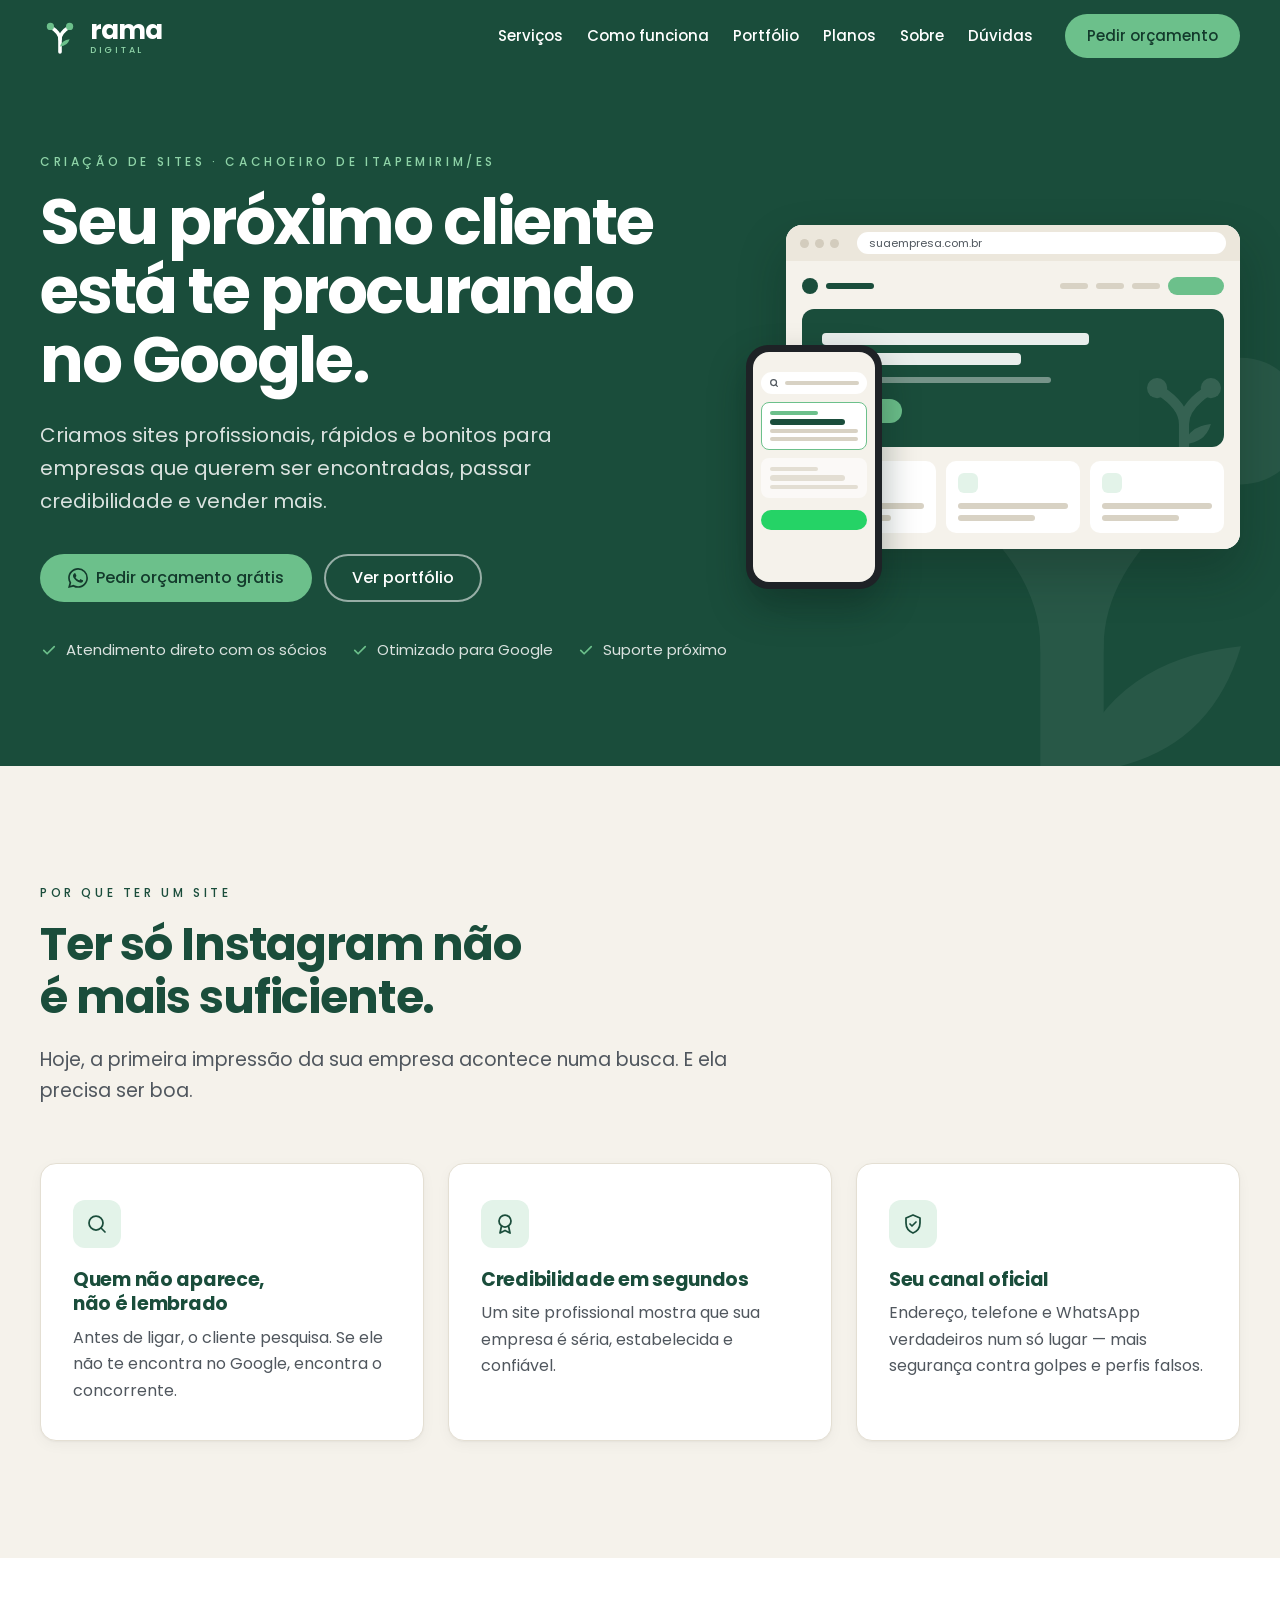
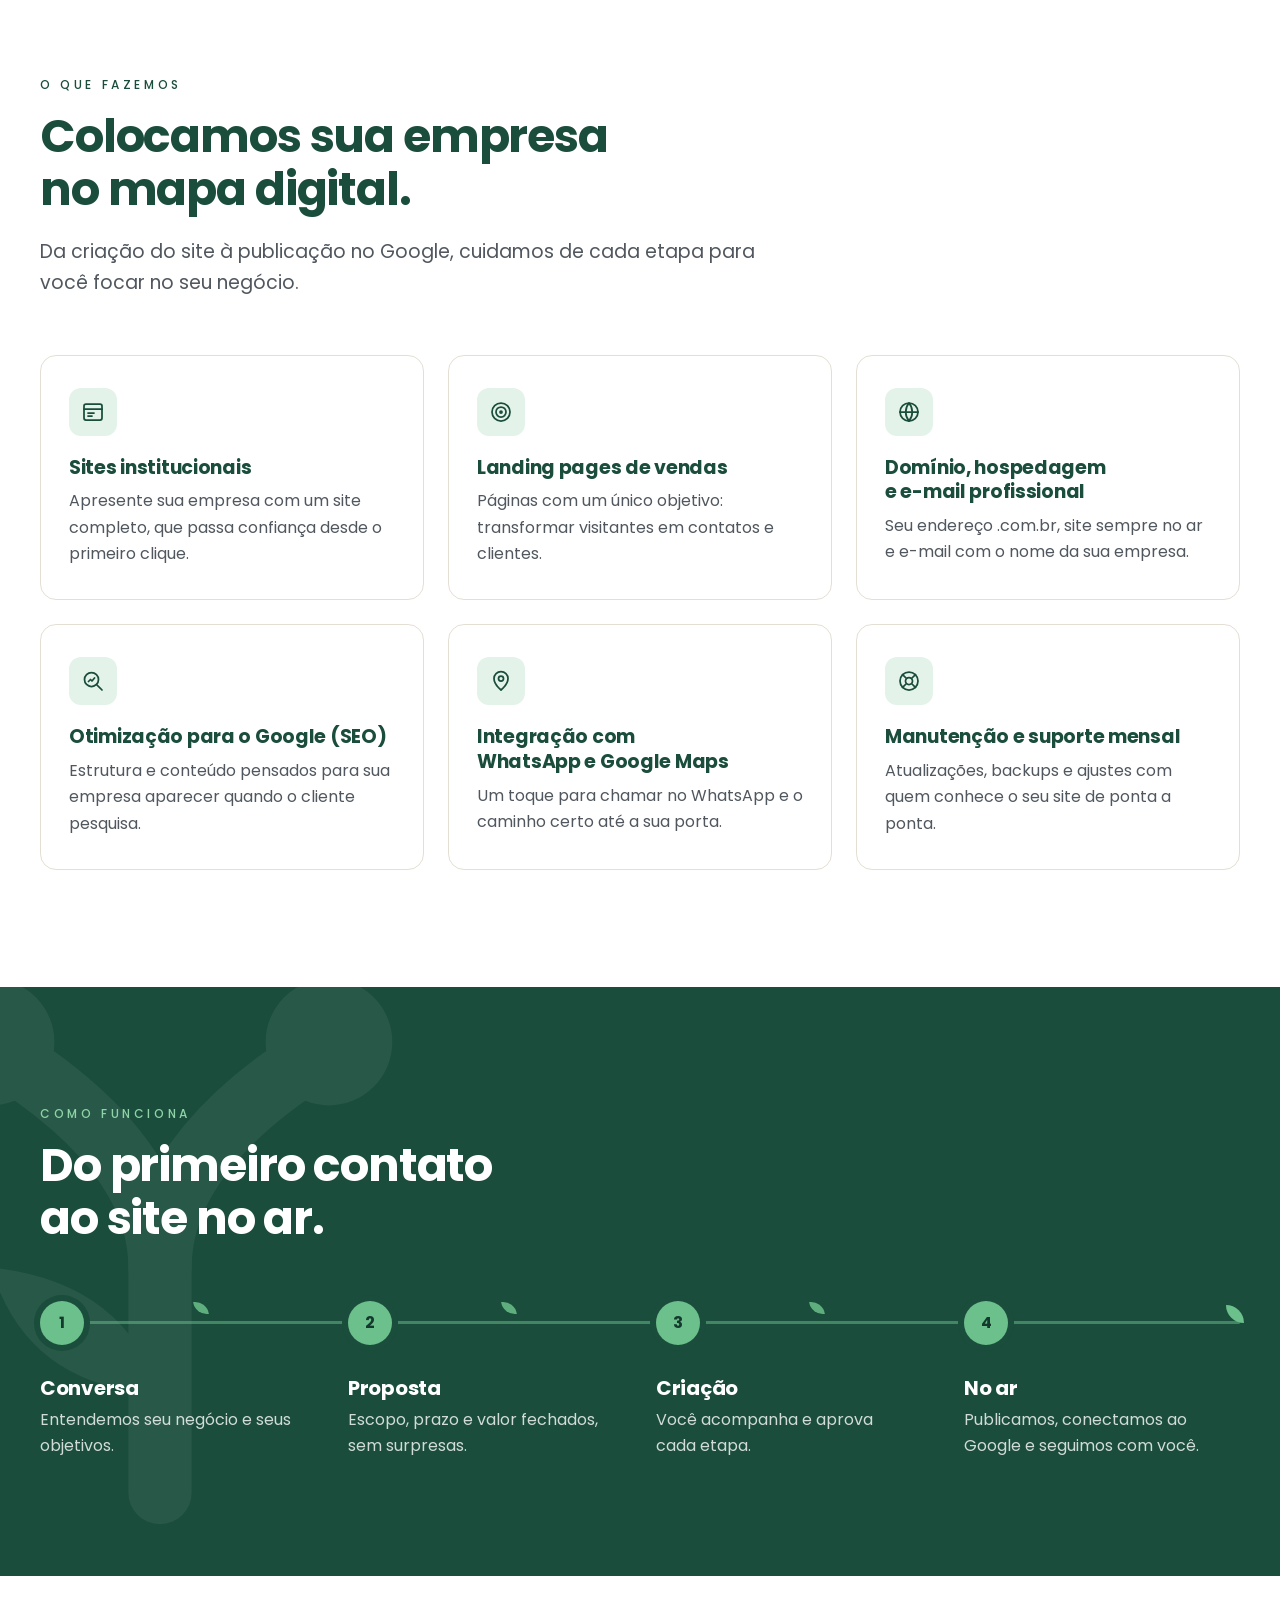
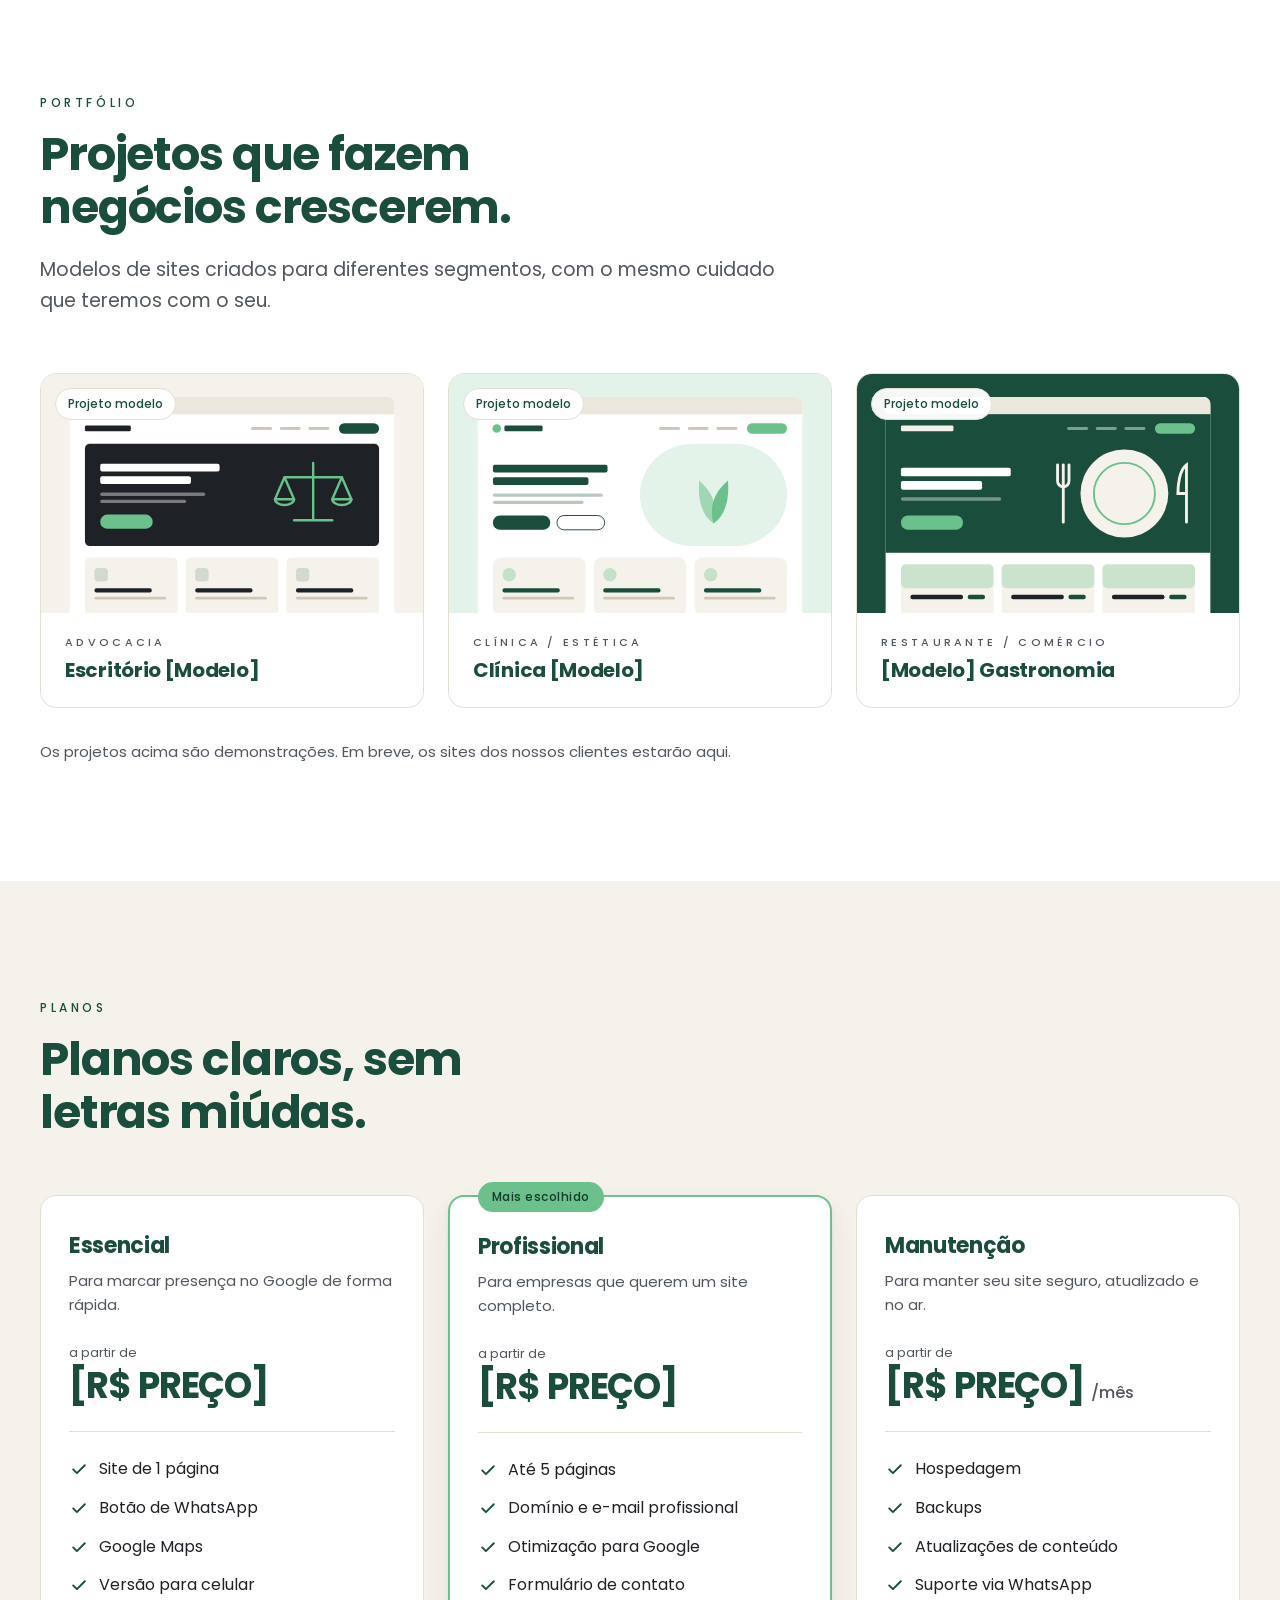
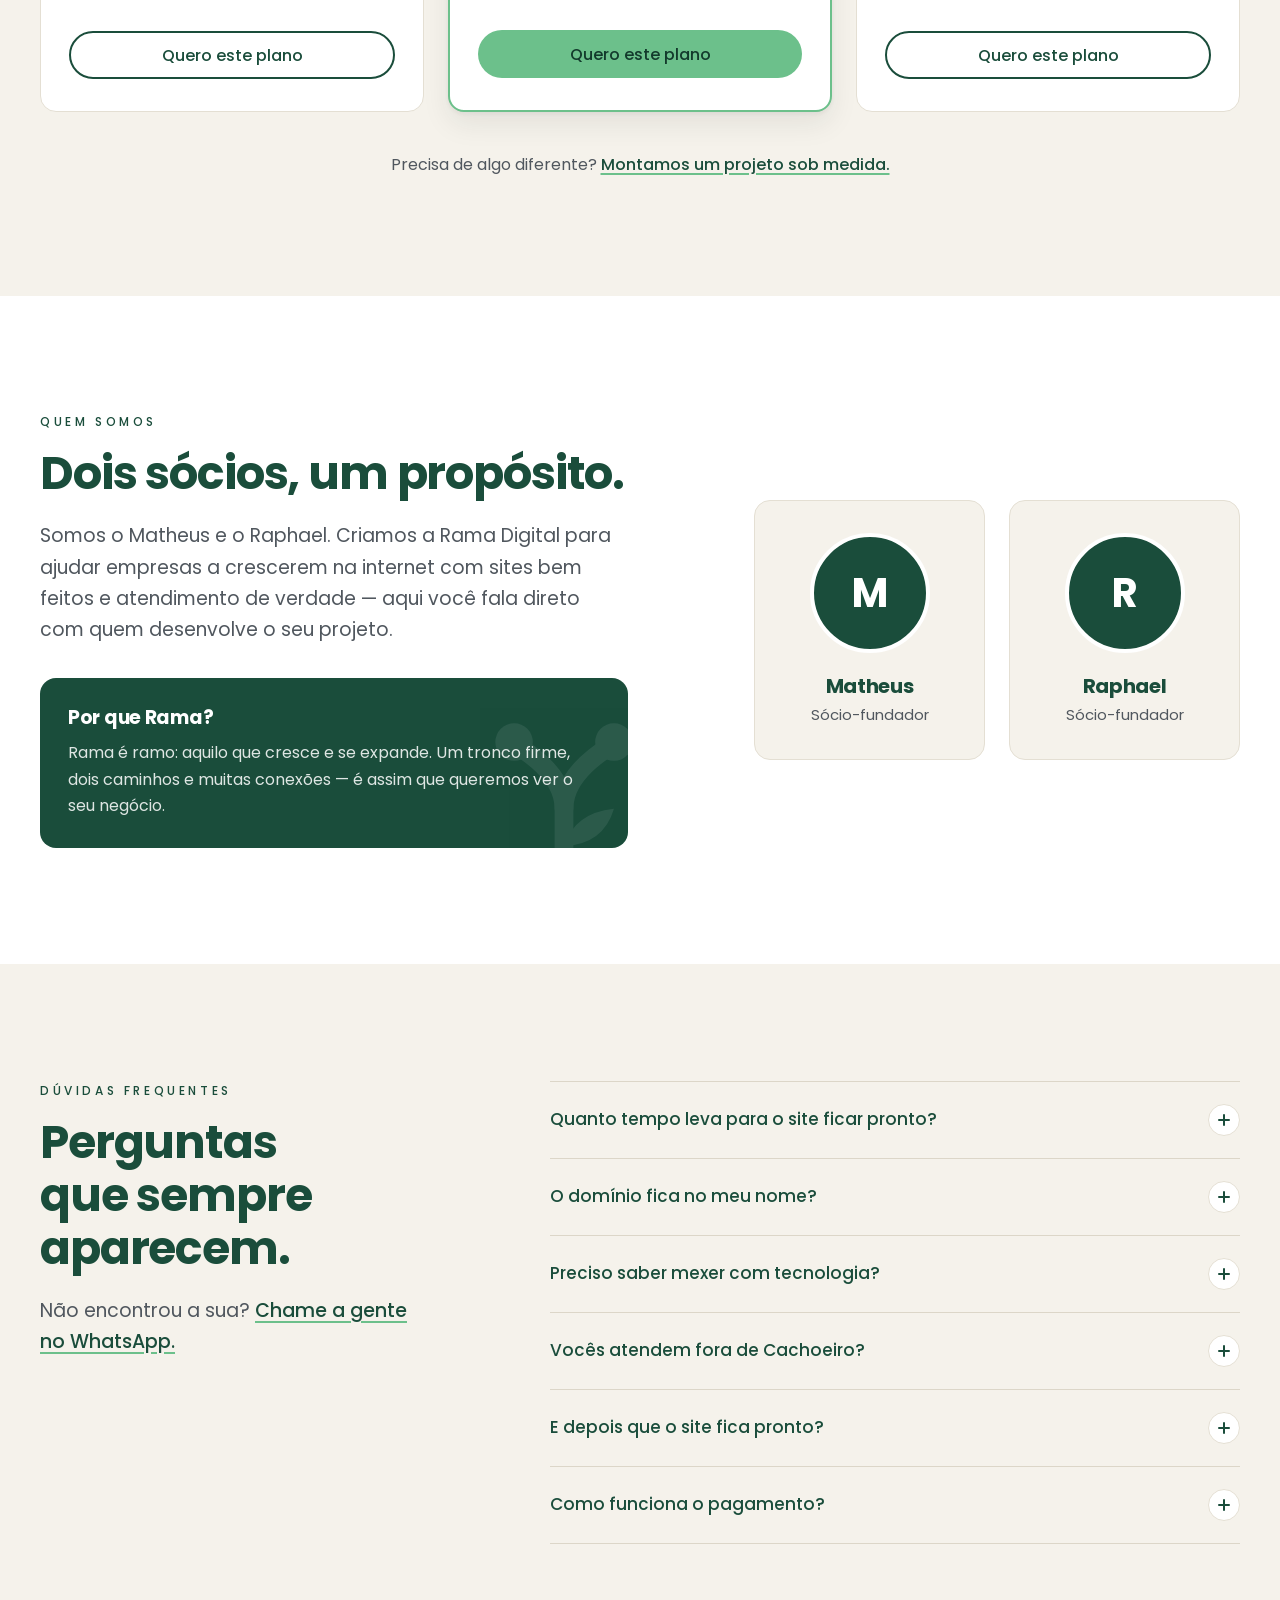
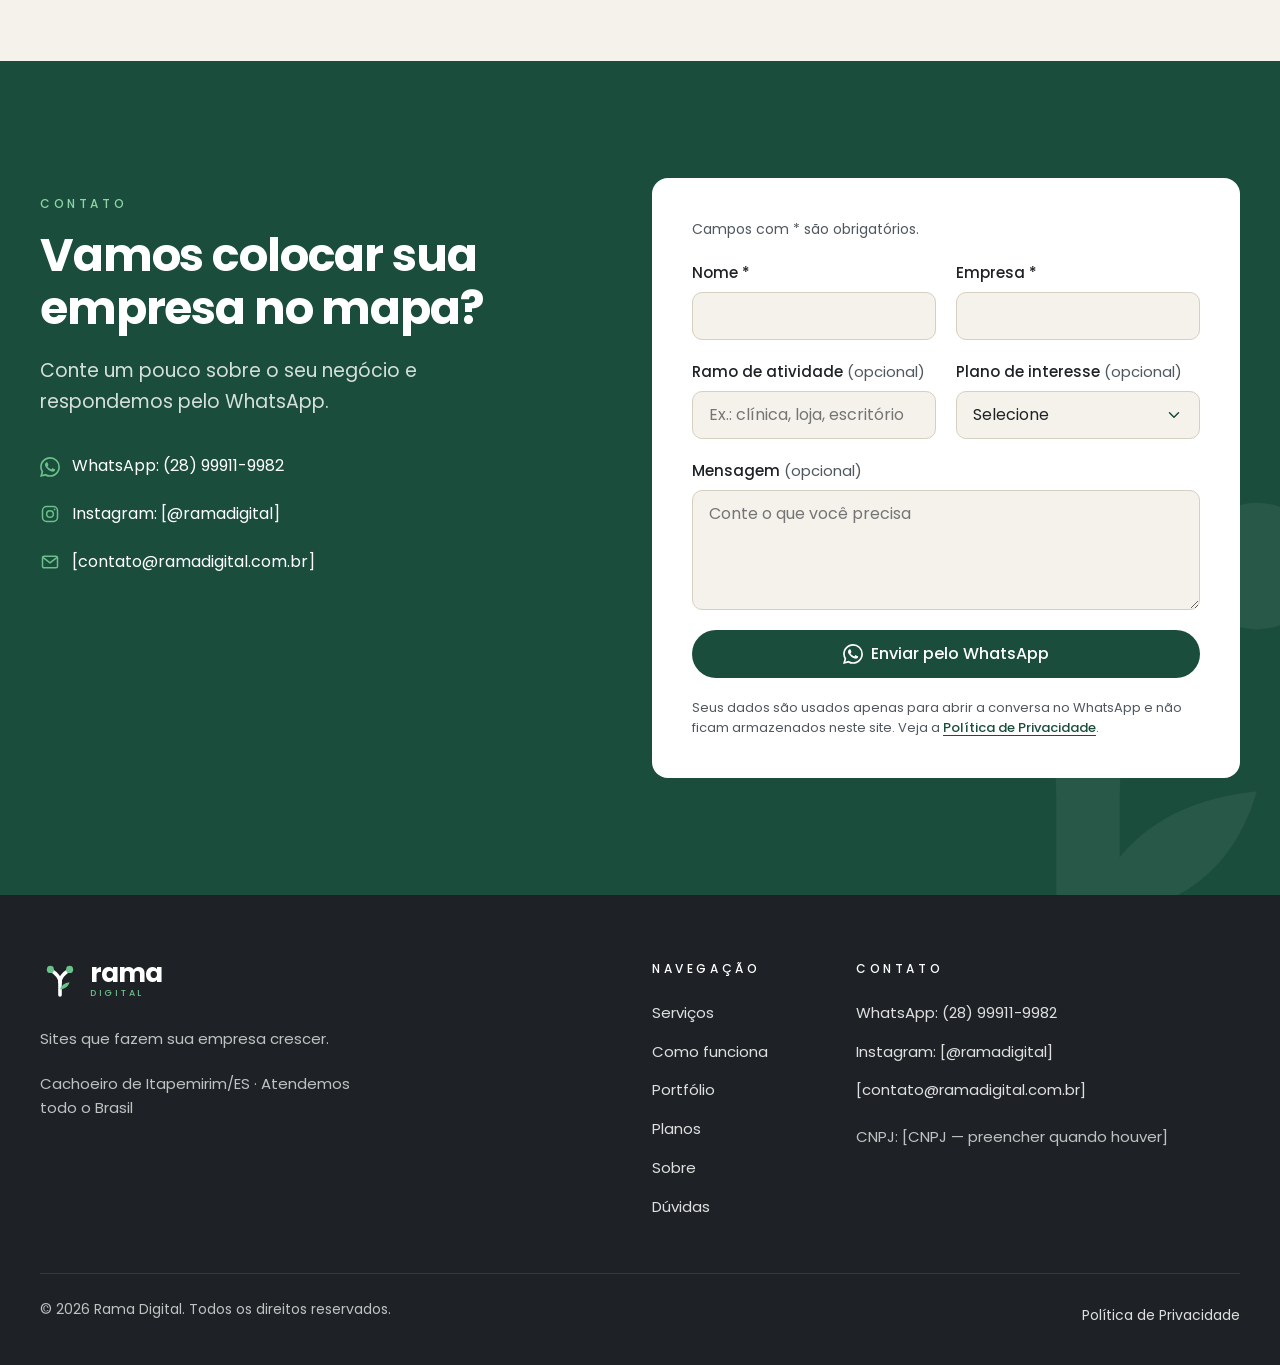
==== index.html @ 6930c7ea "Site institucional da Rama Digital HTML, CSS e JS puro: página principal, política de privacidade, 4" ====
<!doctype html>
<html lang="pt-BR">
<head>
  <meta charset="utf-8">
  <meta name="viewport" content="width=device-width, initial-scale=1">
  <title>Criação de Sites em Cachoeiro de Itapemirim/ES | Rama Digital</title>
  <meta name="description" content="Sites profissionais, rápidos e otimizados para o Google. Criação de sites para empresas em Cachoeiro de Itapemirim/ES e todo o Brasil. Peça seu orçamento.">
  <meta name="robots" content="index, follow">
  <meta name="theme-color" content="#1A4D3B">

  <!-- [DOMÍNIO] Confirme https://ramadigital.com.br nas tags abaixo, no JSON-LD, no robots.txt e no sitemap.xml -->
  <link rel="canonical" href="https://ramadigital.com.br/">

  <!-- Open Graph / Twitter -->
  <meta property="og:type" content="website">
  <meta property="og:locale" content="pt_BR">
  <meta property="og:site_name" content="Rama Digital">
  <meta property="og:title" content="Criação de Sites em Cachoeiro de Itapemirim/ES | Rama Digital">
  <meta property="og:description" content="Sites profissionais, rápidos e otimizados para o Google. Atendemos Cachoeiro de Itapemirim/ES e todo o Brasil.">
  <meta property="og:url" content="https://ramadigital.com.br/">
  <meta property="og:image" content="https://ramadigital.com.br/img/og-image.png">
  <meta property="og:image:width" content="1200">
  <meta property="og:image:height" content="630">
  <meta property="og:image:alt" content="Rama Digital — criação de sites profissionais">
  <meta name="twitter:card" content="summary_large_image">
  <meta name="twitter:title" content="Criação de Sites em Cachoeiro de Itapemirim/ES | Rama Digital">
  <meta name="twitter:description" content="Sites profissionais, rápidos e otimizados para o Google. Peça seu orçamento.">
  <meta name="twitter:image" content="https://ramadigital.com.br/img/og-image.png">

  <link rel="icon" href="img/favicon.svg" type="image/svg+xml">

  <!-- Fonte: Poppins 400, 500 e 700 -->
  <link rel="preconnect" href="https://fonts.googleapis.com">
  <link rel="preconnect" href="https://fonts.gstatic.com" crossorigin>
  <link rel="stylesheet" href="https://fonts.googleapis.com/css2?family=Poppins:wght@400;500;700&amp;display=swap">

  <link rel="stylesheet" href="css/style.css">
  <script>document.documentElement.classList.add('js');</script>
  <script src="js/config.js" defer></script>
  <script src="js/main.js" defer></script>

  <!--
    ANALYTICS / COOKIES: esta versão não usa rastreamento, por isso não há banner.
    Se adicionar Google Analytics, Meta Pixel ou similar, inclua aqui um banner de
    consentimento (LGPD) e só carregue esses scripts após o aceite do visitante.
  -->

  <script type="application/ld+json">
  {
    "@context": "https://schema.org",
    "@type": "ProfessionalService",
    "@id": "https://ramadigital.com.br/#empresa",
    "name": "Rama Digital",
    "description": "Criação de sites profissionais, landing pages, domínio, hospedagem, e-mail profissional, otimização para o Google e manutenção mensal.",
    "url": "https://ramadigital.com.br/",
    "logo": "https://ramadigital.com.br/img/favicon.svg",
    "image": "https://ramadigital.com.br/img/og-image.png",
    "telephone": "+55-28-99911-9982",
    "address": {
      "@type": "PostalAddress",
      "addressLocality": "Cachoeiro de Itapemirim",
      "addressRegion": "ES",
      "addressCountry": "BR"
    },
    "areaServed": [
      { "@type": "City", "name": "Cachoeiro de Itapemirim" },
      { "@type": "State", "name": "Espírito Santo" },
      { "@type": "Country", "name": "Brasil" }
    ],
    "founder": [
      { "@type": "Person", "name": "Matheus" },
      { "@type": "Person", "name": "Raphael" }
    ],
    "sameAs": ["https://www.instagram.com/ramadigital/"]
  }
  </script>
  <script type="application/ld+json">
  {
    "@context": "https://schema.org",
    "@type": "FAQPage",
    "mainEntity": [
      {
        "@type": "Question",
        "name": "Quanto tempo leva para o site ficar pronto?",
        "acceptedAnswer": { "@type": "Answer", "text": "Depende do projeto. Sites de uma página costumam ficar prontos em poucos dias; projetos maiores têm prazo definido na proposta." }
      },
      {
        "@type": "Question",
        "name": "O domínio fica no meu nome?",
        "acceptedAnswer": { "@type": "Answer", "text": "Sim. O domínio é registrado no nome da sua empresa. Ele é seu." }
      },
      {
        "@type": "Question",
        "name": "Preciso saber mexer com tecnologia?",
        "acceptedAnswer": { "@type": "Answer", "text": "Não. Cuidamos de tudo: do domínio à publicação." }
      },
      {
        "@type": "Question",
        "name": "Vocês atendem fora de Cachoeiro?",
        "acceptedAnswer": { "@type": "Answer", "text": "Sim, atendemos empresas de todo o Brasil, com reuniões on-line." }
      },
      {
        "@type": "Question",
        "name": "E depois que o site fica pronto?",
        "acceptedAnswer": { "@type": "Answer", "text": "Oferecemos o plano de manutenção com hospedagem, atualizações e suporte." }
      },
      {
        "@type": "Question",
        "name": "Como funciona o pagamento?",
        "acceptedAnswer": { "@type": "Answer", "text": "[Definir: ex. 50% na aprovação da proposta e 50% na entrega]." }
      }
    ]
  }
  </script>
</head>
<body>
  <a class="skip-link" href="#conteudo">Pular para o conteúdo</a>

  <!-- Ícones reutilizáveis -->
  <svg class="sprite" aria-hidden="true" focusable="false">
    <symbol id="i-galho" viewBox="0 0 100 100">
      <g fill="none" stroke="currentColor" stroke-width="9" stroke-linecap="round">
        <path d="M50 90 L50 58 Q50 42 28 28"/>
        <path d="M50 58 Q50 42 72 28"/>
      </g>
      <g fill="currentColor">
        <circle cx="26" cy="26" r="9"/>
        <circle cx="74" cy="26" r="9"/>
        <path d="M50 76 Q55 60 74 58 Q69 75 50 76 Z"/>
      </g>
    </symbol>
    <symbol id="i-check" viewBox="0 0 24 24">
      <path d="M5 12.5l4.5 4.5L19 7.5" fill="none" stroke="currentColor" stroke-width="2.25" stroke-linecap="round" stroke-linejoin="round"/>
    </symbol>
    <symbol id="i-whatsapp" viewBox="0 0 24 24">
      <path fill="currentColor" d="M17.47 14.38c-.3-.15-1.76-.87-2.03-.97-.27-.1-.47-.15-.67.15-.2.3-.77.97-.94 1.16-.17.2-.35.22-.64.08-.3-.15-1.26-.47-2.39-1.48-.88-.79-1.48-1.76-1.65-2.06-.17-.3-.02-.46.13-.6.13-.14.3-.35.45-.52.15-.18.2-.3.3-.5.1-.2.05-.37-.03-.52-.07-.15-.67-1.61-.92-2.2-.24-.58-.49-.5-.67-.51h-.57c-.2 0-.52.07-.79.37-.27.3-1.04 1.02-1.04 2.48s1.07 2.88 1.21 3.07c.15.2 2.1 3.2 5.08 4.49.71.3 1.26.49 1.7.63.71.22 1.36.19 1.87.12.57-.09 1.76-.72 2-1.42.25-.69.25-1.29.18-1.41-.08-.13-.28-.2-.57-.35m-5.42 7.4h-.01a9.87 9.87 0 0 1-5.03-1.38l-.36-.21-3.74.98 1-3.65-.24-.37a9.86 9.86 0 0 1-1.51-5.26c0-5.45 4.44-9.88 9.89-9.88 2.64 0 5.12 1.03 6.99 2.9a9.83 9.83 0 0 1 2.89 7c0 5.45-4.44 9.88-9.88 9.88m8.41-18.3A11.82 11.82 0 0 0 12.05 0C5.5 0 .16 5.34.16 11.89c0 2.1.55 4.14 1.59 5.95L.06 24l6.3-1.65a11.88 11.88 0 0 0 5.68 1.45h.01c6.55 0 11.89-5.34 11.89-11.9a11.82 11.82 0 0 0-3.48-8.41z"/>
    </symbol>
    <symbol id="i-instagram" viewBox="0 0 24 24">
      <g fill="none" stroke="currentColor" stroke-width="1.8" stroke-linecap="round" stroke-linejoin="round">
        <rect x="3" y="3" width="18" height="18" rx="5"/>
        <circle cx="12" cy="12" r="4"/>
      </g>
      <circle cx="17.5" cy="6.5" r="1.1" fill="currentColor"/>
    </symbol>
    <symbol id="i-email" viewBox="0 0 24 24">
      <g fill="none" stroke="currentColor" stroke-width="1.8" stroke-linecap="round" stroke-linejoin="round">
        <rect x="3" y="5" width="18" height="14" rx="2"/>
        <path d="m3.5 6.5 8.5 6.5 8.5-6.5"/>
      </g>
    </symbol>
    <symbol id="i-local" viewBox="0 0 24 24">
      <g fill="none" stroke="currentColor" stroke-width="1.75" stroke-linecap="round" stroke-linejoin="round">
        <path d="M12 21s-7-6.1-7-11.5a7 7 0 0 1 14 0C19 14.9 12 21 12 21z"/>
        <circle cx="12" cy="9.5" r="2.5"/>
      </g>
    </symbol>
  </svg>

  <!-- ===================== HEADER ===================== -->
  <header class="header" data-header>
    <div class="container header__inner">
      <a class="logo" href="#inicio" aria-label="Rama Digital — início">
        <svg viewBox="0 0 100 100" aria-hidden="true" class="logo-icon">
          <g fill="none" stroke="currentColor" stroke-width="9" stroke-linecap="round">
            <path d="M50 90 L50 58 Q50 42 28 28"/>
            <path d="M50 58 Q50 42 72 28"/>
          </g>
          <circle cx="26" cy="26" r="9" fill="#6CC08B"/>
          <circle cx="74" cy="26" r="9" fill="#6CC08B"/>
          <path d="M50 76 Q55 60 74 58 Q69 75 50 76 Z" fill="#6CC08B"/>
        </svg>
        <span class="logo__text" aria-hidden="true">
          <span class="logo__nome">rama</span>
          <span class="logo__tag">Digital</span>
        </span>
      </a>

      <button class="menu-toggle" type="button" aria-expanded="false" aria-controls="menu" aria-label="Abrir menu" data-menu-toggle>
        <span class="menu-toggle__barra"></span>
        <span class="menu-toggle__barra"></span>
        <span class="menu-toggle__barra"></span>
      </button>

      <nav class="nav" id="menu" aria-label="Menu principal">
        <ul class="nav__list">
          <li><a class="nav__link" href="#servicos">Serviços</a></li>
          <li><a class="nav__link" href="#como-funciona">Como funciona</a></li>
          <li><a class="nav__link" href="#portfolio">Portfólio</a></li>
          <li><a class="nav__link" href="#planos">Planos</a></li>
          <li><a class="nav__link" href="#sobre">Sobre</a></li>
          <li><a class="nav__link" href="#duvidas">Dúvidas</a></li>
        </ul>
        <a class="btn btn--primary btn--sm" href="https://wa.me/5528999119982" target="_blank" rel="noopener" data-whatsapp>Pedir orçamento</a>
      </nav>
    </div>
  </header>

  <main id="conteudo" tabindex="-1">

    <!-- ===================== HERO ===================== -->
    <section class="hero" id="inicio" aria-labelledby="hero-titulo">
      <svg class="galho-bg" aria-hidden="true" focusable="false"><use href="#i-galho"/></svg>

      <div class="container grid-12 hero__grid">
        <div class="hero__conteudo">
          <p class="eyebrow">Criação de sites · Cachoeiro de Itapemirim/ES</p>
          <h1 class="hero__titulo" id="hero-titulo">Seu próximo cliente está te procurando no Google.</h1>
          <p class="hero__lead">Criamos sites profissionais, rápidos e bonitos para empresas que querem ser encontradas, passar credibilidade e vender mais.</p>

          <div class="hero__acoes">
            <a class="btn btn--primary" href="https://wa.me/5528999119982" target="_blank" rel="noopener" data-whatsapp>
              <svg aria-hidden="true" focusable="false"><use href="#i-whatsapp"/></svg>
              Pedir orçamento grátis
            </a>
            <a class="btn btn--outline-light" href="#portfolio">Ver portfólio</a>
          </div>

          <ul class="confianca">
            <li><svg aria-hidden="true" focusable="false"><use href="#i-check"/></svg>Atendimento direto com os sócios</li>
            <li><svg aria-hidden="true" focusable="false"><use href="#i-check"/></svg>Otimizado para Google</li>
            <li><svg aria-hidden="true" focusable="false"><use href="#i-check"/></svg>Suporte próximo</li>
          </ul>
        </div>

        <!-- Mockup decorativo: site fictício no navegador + resultado de busca no celular -->
        <div class="hero__visual" aria-hidden="true">
          <div class="mockup__browser">
            <div class="mockup__barra">
              <span></span><span></span><span></span>
              <div class="mockup__url">suaempresa.com.br</div>
            </div>
            <div class="mockup__tela">
              <div class="mk-nav">
                <span class="mk-logo"></span>
                <span class="mk-traco mk-traco--marca"></span>
                <span class="mk-nav__links"><span class="mk-traco"></span><span class="mk-traco"></span><span class="mk-traco"></span></span>
                <span class="mk-pilula"></span>
              </div>
              <div class="mk-hero">
                <span class="mk-traco mk-traco--g"></span>
                <span class="mk-traco mk-traco--m"></span>
                <span class="mk-traco mk-traco--p"></span>
                <span class="mk-pilula"></span>
                <svg><use href="#i-galho"/></svg>
              </div>
              <div class="mk-cards">
                <span class="mk-card"><span class="mk-card__icone"></span><span class="mk-traco"></span><span class="mk-traco"></span></span>
                <span class="mk-card"><span class="mk-card__icone"></span><span class="mk-traco"></span><span class="mk-traco"></span></span>
                <span class="mk-card"><span class="mk-card__icone"></span><span class="mk-traco"></span><span class="mk-traco"></span></span>
              </div>
            </div>
          </div>

          <div class="mockup__celular">
            <div class="mockup__celular-tela">
              <div class="mk-busca">
                <svg viewBox="0 0 24 24" fill="none" stroke="currentColor" stroke-width="3" stroke-linecap="round"><circle cx="11" cy="11" r="7"/><path d="m20 20-4-4"/></svg>
                <span class="mk-traco"></span>
              </div>
              <div class="mk-resultado"><span class="mk-traco"></span><span class="mk-traco"></span><span class="mk-traco"></span><span class="mk-traco"></span></div>
              <div class="mk-resultado mk-resultado--apagado"><span class="mk-traco"></span><span class="mk-traco"></span><span class="mk-traco"></span></div>
              <div class="mk-zap"></div>
            </div>
          </div>
        </div>
      </div>
    </section>

    <!-- ===================== PROBLEMA → SOLUÇÃO ===================== -->
    <section class="section section--areia" id="por-que-ter-um-site" aria-labelledby="problema-titulo">
      <div class="container">
        <div class="section-head reveal">
          <p class="eyebrow">Por que ter um site</p>
          <h2 id="problema-titulo">Ter só Instagram não é mais suficiente.</h2>
          <p class="lead">Hoje, a primeira impressão da sua empresa acontece numa busca. E ela precisa ser boa.</p>
        </div>

        <ul class="cards cards--3">
          <li class="reveal">
            <article class="card">
              <div class="card__icone">
                <svg viewBox="0 0 24 24" fill="none" stroke="currentColor" stroke-width="1.75" stroke-linecap="round" stroke-linejoin="round" aria-hidden="true" focusable="false"><circle cx="11" cy="11" r="7"/><path d="m20 20-4-4"/></svg>
              </div>
              <h3>Quem não aparece, não é lembrado</h3>
              <p>Antes de ligar, o cliente pesquisa. Se ele não te encontra no Google, encontra o concorrente.</p>
            </article>
          </li>
          <li class="reveal">
            <article class="card">
              <div class="card__icone">
                <svg viewBox="0 0 24 24" fill="none" stroke="currentColor" stroke-width="1.75" stroke-linecap="round" stroke-linejoin="round" aria-hidden="true" focusable="false"><circle cx="12" cy="9" r="6"/><path d="M8.5 14 7 21l5-2.5 5 2.5-1.5-7"/></svg>
              </div>
              <h3>Credibilidade em segundos</h3>
              <p>Um site profissional mostra que sua empresa é séria, estabelecida e confiável.</p>
            </article>
          </li>
          <li class="reveal">
            <article class="card">
              <div class="card__icone">
                <svg viewBox="0 0 24 24" fill="none" stroke="currentColor" stroke-width="1.75" stroke-linecap="round" stroke-linejoin="round" aria-hidden="true" focusable="false"><path d="M12 3 5 6v5c0 4.4 3 8.3 7 10 4-1.7 7-5.6 7-10V6z"/><path d="m9 12 2 2 4-4"/></svg>
              </div>
              <h3>Seu canal oficial</h3>
              <p>Endereço, telefone e WhatsApp verdadeiros num só lugar — mais segurança contra golpes e perfis falsos.</p>
            </article>
          </li>
        </ul>
      </div>
    </section>

    <!-- ===================== SERVIÇOS ===================== -->
    <section class="section section--branco" id="servicos" aria-labelledby="servicos-titulo">
      <div class="container">
        <div class="section-head reveal">
          <p class="eyebrow">O que fazemos</p>
          <h2 id="servicos-titulo">Colocamos sua empresa no mapa digital.</h2>
          <p class="lead">Da criação do site à publicação no Google, cuidamos de cada etapa para você focar no seu negócio.</p>
        </div>

        <ul class="cards cards--servicos">
          <li class="reveal">
            <article class="card">
              <div class="card__icone">
                <svg viewBox="0 0 24 24" fill="none" stroke="currentColor" stroke-width="1.75" stroke-linecap="round" stroke-linejoin="round" aria-hidden="true" focusable="false"><rect x="3" y="4" width="18" height="16" rx="2"/><path d="M3 9h18M7 13h6M7 16h4"/></svg>
              </div>
              <h3>Sites institucionais</h3>
              <p>Apresente sua empresa com um site completo, que passa confiança desde o primeiro clique.</p>
            </article>
          </li>
          <li class="reveal">
            <article class="card">
              <div class="card__icone">
                <svg viewBox="0 0 24 24" fill="none" stroke="currentColor" stroke-width="1.75" stroke-linecap="round" stroke-linejoin="round" aria-hidden="true" focusable="false"><circle cx="12" cy="12" r="9"/><circle cx="12" cy="12" r="5"/><circle cx="12" cy="12" r="1"/></svg>
              </div>
              <h3>Landing pages de vendas</h3>
              <p>Páginas com um único objetivo: transformar visitantes em contatos e clientes.</p>
            </article>
          </li>
          <li class="reveal">
            <article class="card">
              <div class="card__icone">
                <svg viewBox="0 0 24 24" fill="none" stroke="currentColor" stroke-width="1.75" stroke-linecap="round" stroke-linejoin="round" aria-hidden="true" focusable="false"><circle cx="12" cy="12" r="9"/><path d="M3 12h18M12 3a14 14 0 0 1 0 18 14 14 0 0 1 0-18z"/></svg>
              </div>
              <h3>Domínio, hospedagem e e-mail profissional</h3>
              <p>Seu endereço .com.br, site sempre no ar e e-mail com o nome da sua empresa.</p>
            </article>
          </li>
          <li class="reveal">
            <article class="card">
              <div class="card__icone">
                <svg viewBox="0 0 24 24" fill="none" stroke="currentColor" stroke-width="1.75" stroke-linecap="round" stroke-linejoin="round" aria-hidden="true" focusable="false"><circle cx="10.5" cy="10.5" r="7"/><path d="m21 21-5.5-5.5M7.5 12.5l2-2 1.5 1.5 2.5-3"/></svg>
              </div>
              <h3>Otimização para o Google (SEO)</h3>
              <p>Estrutura e conteúdo pensados para sua empresa aparecer quando o cliente pesquisa.</p>
            </article>
          </li>
          <li class="reveal">
            <article class="card">
              <div class="card__icone">
                <svg aria-hidden="true" focusable="false"><use href="#i-local"/></svg>
              </div>
              <h3>Integração com WhatsApp e Google Maps</h3>
              <p>Um toque para chamar no WhatsApp e o caminho certo até a sua porta.</p>
            </article>
          </li>
          <li class="reveal">
            <article class="card">
              <div class="card__icone">
                <svg viewBox="0 0 24 24" fill="none" stroke="currentColor" stroke-width="1.75" stroke-linecap="round" stroke-linejoin="round" aria-hidden="true" focusable="false"><circle cx="12" cy="12" r="9"/><circle cx="12" cy="12" r="3.5"/><path d="m5.6 5.6 3.9 3.9m5 5 3.9 3.9m0-12.8-3.9 3.9m-5 5-3.9 3.9"/></svg>
              </div>
              <h3>Manutenção e suporte mensal</h3>
              <p>Atualizações, backups e ajustes com quem conhece o seu site de ponta a ponta.</p>
            </article>
          </li>
        </ul>
      </div>
    </section>

    <!-- ===================== COMO FUNCIONA ===================== -->
    <section class="section section--dark" id="como-funciona" aria-labelledby="processo-titulo">
      <svg class="galho-bg" aria-hidden="true" focusable="false"><use href="#i-galho"/></svg>

      <div class="container">
        <div class="section-head reveal">
          <p class="eyebrow">Como funciona</p>
          <h2 id="processo-titulo">Do primeiro contato ao site no ar.</h2>
        </div>

        <ol class="passos">
          <li class="passo reveal">
            <span class="passo__no" aria-hidden="true">1</span>
            <h3>Conversa</h3>
            <p>Entendemos seu negócio e seus objetivos.</p>
          </li>
          <li class="passo reveal">
            <span class="passo__no" aria-hidden="true">2</span>
            <h3>Proposta</h3>
            <p>Escopo, prazo e valor fechados, sem surpresas.</p>
          </li>
          <li class="passo reveal">
            <span class="passo__no" aria-hidden="true">3</span>
            <h3>Criação</h3>
            <p>Você acompanha e aprova cada etapa.</p>
          </li>
          <li class="passo reveal">
            <span class="passo__no" aria-hidden="true">4</span>
            <h3>No ar</h3>
            <p>Publicamos, conectamos ao Google e seguimos com você.</p>
          </li>
        </ol>
      </div>
    </section>

    <!-- ===================== PORTFÓLIO ===================== -->
    <section class="section section--branco" id="portfolio" aria-labelledby="portfolio-titulo">
      <div class="container">
        <div class="section-head reveal">
          <p class="eyebrow">Portfólio</p>
          <h2 id="portfolio-titulo">Projetos que fazem negócios crescerem.</h2>
          <p class="lead">Modelos de sites criados para diferentes segmentos, com o mesmo cuidado que teremos com o seu.</p>
        </div>

        <!-- Para trocar por projetos reais: substitua a imagem, o nicho, o nome e remova o selo. Veja o README. -->
        <div class="projetos">
          <article class="projeto reveal">
            <figure class="projeto__midia">
              <img src="img/portfolio/advocacia.svg" width="800" height="500" loading="lazy" decoding="async" alt="Prévia do site modelo para escritório de advocacia">
              <figcaption class="selo">Projeto modelo</figcaption>
            </figure>
            <div class="projeto__corpo">
              <p class="projeto__nicho">Advocacia</p>
              <h3>Escritório [Modelo]</h3>
            </div>
          </article>

          <article class="projeto reveal">
            <figure class="projeto__midia">
              <img src="img/portfolio/clinica.svg" width="800" height="500" loading="lazy" decoding="async" alt="Prévia do site modelo para clínica de estética">
              <figcaption class="selo">Projeto modelo</figcaption>
            </figure>
            <div class="projeto__corpo">
              <p class="projeto__nicho">Clínica / Estética</p>
              <h3>Clínica [Modelo]</h3>
            </div>
          </article>

          <article class="projeto reveal">
            <figure class="projeto__midia">
              <img src="img/portfolio/gastronomia.svg" width="800" height="500" loading="lazy" decoding="async" alt="Prévia do site modelo para restaurante">
              <figcaption class="selo">Projeto modelo</figcaption>
            </figure>
            <div class="projeto__corpo">
              <p class="projeto__nicho">Restaurante / Comércio</p>
              <h3>[Modelo] Gastronomia</h3>
            </div>
          </article>
        </div>

        <p class="projetos__nota">Os projetos acima são demonstrações. Em breve, os sites dos nossos clientes estarão aqui.</p>
      </div>
    </section>

    <!-- ===================== PLANOS ===================== -->
    <section class="section section--areia" id="planos" aria-labelledby="planos-titulo">
      <div class="container">
        <div class="section-head reveal">
          <p class="eyebrow">Planos</p>
          <h2 id="planos-titulo">Planos claros, sem letras miúdas.</h2>
        </div>

        <!-- Nomes e preços vêm de js/config.js (CFG.planos) -->
        <div class="planos">
          <article class="plano reveal" data-plano="essencial" aria-labelledby="plano-essencial">
            <h3 id="plano-essencial" data-plano-nome>Essencial</h3>
            <p class="plano__desc">Para marcar presença no Google de forma rápida.</p>
            <p class="plano__preco">
              <span class="plano__a-partir">a partir de</span>
              <span class="plano__valor" data-plano-preco>[R$ PREÇO]</span>
              <span class="plano__periodo" data-plano-periodo></span>
            </p>
            <ul class="lista-check">
              <li><svg aria-hidden="true" focusable="false"><use href="#i-check"/></svg>Site de 1 página</li>
              <li><svg aria-hidden="true" focusable="false"><use href="#i-check"/></svg>Botão de WhatsApp</li>
              <li><svg aria-hidden="true" focusable="false"><use href="#i-check"/></svg>Google Maps</li>
              <li><svg aria-hidden="true" focusable="false"><use href="#i-check"/></svg>Versão para celular</li>
            </ul>
            <a class="btn btn--outline btn--block" href="https://wa.me/5528999119982" target="_blank" rel="noopener" data-plano-botao>Quero este plano</a>
          </article>

          <article class="plano plano--destaque reveal" data-plano="profissional" aria-labelledby="plano-profissional">
            <span class="plano__selo">Mais escolhido</span>
            <h3 id="plano-profissional" data-plano-nome>Profissional</h3>
            <p class="plano__desc">Para empresas que querem um site completo.</p>
            <p class="plano__preco">
              <span class="plano__a-partir">a partir de</span>
              <span class="plano__valor" data-plano-preco>[R$ PREÇO]</span>
              <span class="plano__periodo" data-plano-periodo></span>
            </p>
            <ul class="lista-check">
              <li><svg aria-hidden="true" focusable="false"><use href="#i-check"/></svg>Até 5 páginas</li>
              <li><svg aria-hidden="true" focusable="false"><use href="#i-check"/></svg>Domínio e e-mail profissional</li>
              <li><svg aria-hidden="true" focusable="false"><use href="#i-check"/></svg>Otimização para Google</li>
              <li><svg aria-hidden="true" focusable="false"><use href="#i-check"/></svg>Formulário de contato</li>
            </ul>
            <a class="btn btn--primary btn--block" href="https://wa.me/5528999119982" target="_blank" rel="noopener" data-plano-botao>Quero este plano</a>
          </article>

          <article class="plano reveal" data-plano="manutencao" aria-labelledby="plano-manutencao">
            <h3 id="plano-manutencao" data-plano-nome>Manutenção</h3>
            <p class="plano__desc">Para manter seu site seguro, atualizado e no ar.</p>
            <p class="plano__preco">
              <span class="plano__a-partir">a partir de</span>
              <span class="plano__valor" data-plano-preco>[R$ PREÇO]</span>
              <span class="plano__periodo" data-plano-periodo>/mês</span>
            </p>
            <ul class="lista-check">
              <li><svg aria-hidden="true" focusable="false"><use href="#i-check"/></svg>Hospedagem</li>
              <li><svg aria-hidden="true" focusable="false"><use href="#i-check"/></svg>Backups</li>
              <li><svg aria-hidden="true" focusable="false"><use href="#i-check"/></svg>Atualizações de conteúdo</li>
              <li><svg aria-hidden="true" focusable="false"><use href="#i-check"/></svg>Suporte via WhatsApp</li>
            </ul>
            <a class="btn btn--outline btn--block" href="https://wa.me/5528999119982" target="_blank" rel="noopener" data-plano-botao>Quero este plano</a>
          </article>
        </div>

        <p class="planos__nota">Precisa de algo diferente? <a class="link" href="https://wa.me/5528999119982" target="_blank" rel="noopener" data-whatsapp="sobMedida">Montamos um projeto sob medida.</a></p>
      </div>
    </section>

    <!-- ===================== SOBRE ===================== -->
    <section class="section section--branco" id="sobre" aria-labelledby="sobre-titulo">
      <div class="container grid-12 sobre">
        <div class="sobre__texto reveal">
          <p class="eyebrow">Quem somos</p>
          <h2 id="sobre-titulo">Dois sócios, um propósito.</h2>
          <p class="lead">Somos o Matheus e o Raphael. Criamos a Rama Digital para ajudar empresas a crescerem na internet com sites bem feitos e atendimento de verdade — aqui você fala direto com quem desenvolve o seu projeto.</p>

          <div class="porque">
            <svg class="galho-bg" aria-hidden="true" focusable="false"><use href="#i-galho"/></svg>
            <h3>Por que Rama?</h3>
            <p>Rama é ramo: aquilo que cresce e se expande. Um tronco firme, dois caminhos e muitas conexões — é assim que queremos ver o seu negócio.</p>
          </div>
        </div>

        <div class="sobre__socios">
          <!-- Fotos: defina os caminhos em js/config.js (CFG.fotos) -->
          <ul class="socios">
            <li class="socio reveal">
              <div class="socio__foto" data-foto="matheus" data-foto-alt="Foto de Matheus, sócio-fundador da Rama Digital"><span aria-hidden="true">M</span></div>
              <h3>Matheus</h3>
              <p>Sócio-fundador</p>
            </li>
            <li class="socio reveal">
              <div class="socio__foto" data-foto="raphael" data-foto-alt="Foto de Raphael, sócio-fundador da Rama Digital"><span aria-hidden="true">R</span></div>
              <h3>Raphael</h3>
              <p>Sócio-fundador</p>
            </li>
          </ul>
        </div>
      </div>
    </section>

    <!-- ===================== DÚVIDAS ===================== -->
    <section class="section section--areia" id="duvidas" aria-labelledby="duvidas-titulo">
      <div class="container grid-12 duvidas">
        <div class="section-head reveal">
          <p class="eyebrow">Dúvidas frequentes</p>
          <h2 id="duvidas-titulo">Perguntas que sempre aparecem.</h2>
          <p class="lead">Não encontrou a sua? <a class="link" href="https://wa.me/5528999119982" target="_blank" rel="noopener" data-whatsapp>Chame a gente no WhatsApp.</a></p>
        </div>

        <div class="faq reveal">
          <div class="faq__item">
            <h3 class="faq__pergunta">
              <button class="faq__botao" type="button" id="faq-b1" aria-expanded="true" aria-controls="faq-r1" data-faq-botao>
                Quanto tempo leva para o site ficar pronto?<span class="faq__icone" aria-hidden="true"></span>
              </button>
            </h3>
            <div class="faq__resposta" id="faq-r1" role="region" aria-labelledby="faq-b1">
              <p>Depende do projeto. Sites de uma página costumam ficar prontos em poucos dias; projetos maiores têm prazo definido na proposta.</p>
            </div>
          </div>
          <div class="faq__item">
            <h3 class="faq__pergunta">
              <button class="faq__botao" type="button" id="faq-b2" aria-expanded="true" aria-controls="faq-r2" data-faq-botao>
                O domínio fica no meu nome?<span class="faq__icone" aria-hidden="true"></span>
              </button>
            </h3>
            <div class="faq__resposta" id="faq-r2" role="region" aria-labelledby="faq-b2">
              <p>Sim. O domínio é registrado no nome da sua empresa. Ele é seu.</p>
            </div>
          </div>
          <div class="faq__item">
            <h3 class="faq__pergunta">
              <button class="faq__botao" type="button" id="faq-b3" aria-expanded="true" aria-controls="faq-r3" data-faq-botao>
                Preciso saber mexer com tecnologia?<span class="faq__icone" aria-hidden="true"></span>
              </button>
            </h3>
            <div class="faq__resposta" id="faq-r3" role="region" aria-labelledby="faq-b3">
              <p>Não. Cuidamos de tudo: do domínio à publicação.</p>
            </div>
          </div>
          <div class="faq__item">
            <h3 class="faq__pergunta">
              <button class="faq__botao" type="button" id="faq-b4" aria-expanded="true" aria-controls="faq-r4" data-faq-botao>
                Vocês atendem fora de Cachoeiro?<span class="faq__icone" aria-hidden="true"></span>
              </button>
            </h3>
            <div class="faq__resposta" id="faq-r4" role="region" aria-labelledby="faq-b4">
              <p>Sim, atendemos empresas de todo o Brasil, com reuniões on-line.</p>
            </div>
          </div>
          <div class="faq__item">
            <h3 class="faq__pergunta">
              <button class="faq__botao" type="button" id="faq-b5" aria-expanded="true" aria-controls="faq-r5" data-faq-botao>
                E depois que o site fica pronto?<span class="faq__icone" aria-hidden="true"></span>
              </button>
            </h3>
            <div class="faq__resposta" id="faq-r5" role="region" aria-labelledby="faq-b5">
              <p>Oferecemos o plano de manutenção com hospedagem, atualizações e suporte.</p>
            </div>
          </div>
          <div class="faq__item">
            <h3 class="faq__pergunta">
              <button class="faq__botao" type="button" id="faq-b6" aria-expanded="true" aria-controls="faq-r6" data-faq-botao>
                Como funciona o pagamento?<span class="faq__icone" aria-hidden="true"></span>
              </button>
            </h3>
            <div class="faq__resposta" id="faq-r6" role="region" aria-labelledby="faq-b6">
              <p data-cfg="pagamento">[Definir: ex. 50% na aprovação da proposta e 50% na entrega].</p>
            </div>
          </div>
        </div>
      </div>
    </section>

    <!-- ===================== CONTATO ===================== -->
    <section class="section section--dark" id="contato" aria-labelledby="contato-titulo">
      <svg class="galho-bg" aria-hidden="true" focusable="false"><use href="#i-galho"/></svg>

      <div class="container grid-12 contato">
        <div class="contato__texto reveal">
          <p class="eyebrow">Contato</p>
          <h2 id="contato-titulo">Vamos colocar sua empresa no mapa?</h2>
          <p class="lead">Conte um pouco sobre o seu negócio e respondemos pelo WhatsApp.</p>

          <ul class="contato__canais">
            <li>
              <a href="https://wa.me/5528999119982" target="_blank" rel="noopener" data-whatsapp>
                <svg aria-hidden="true" focusable="false"><use href="#i-whatsapp"/></svg>
                <span>WhatsApp: <span data-cfg="whatsapp.exibicao">(28) 99911-9982</span></span>
              </a>
            </li>
            <li>
              <a href="https://www.instagram.com/ramadigital/" target="_blank" rel="noopener" data-cfg-href="instagram">
                <svg aria-hidden="true" focusable="false"><use href="#i-instagram"/></svg>
                <span>Instagram: <span data-cfg="instagram.usuario">[@ramadigital]</span></span>
              </a>
            </li>
            <li>
              <a href="mailto:contato@ramadigital.com.br" data-cfg-href="email">
                <svg aria-hidden="true" focusable="false"><use href="#i-email"/></svg>
                <span data-cfg="email">[contato@ramadigital.com.br]</span>
              </a>
            </li>
          </ul>
        </div>

        <div class="contato__form reveal">
          <div class="form-card">
            <!-- LGPD: este formulário NÃO envia dados a servidor e NÃO armazena nada. Ele só monta a mensagem e abre o WhatsApp. -->
            <form class="form" novalidate data-form-contato aria-describedby="form-obrigatorio">
              <p class="form__obrigatorio" id="form-obrigatorio">Campos com * são obrigatórios.</p>

              <div class="form__linha">
                <div class="campo">
                  <label for="f-nome">Nome *</label>
                  <input id="f-nome" name="nome" type="text" autocomplete="name" maxlength="80" required aria-describedby="f-nome-erro">
                  <p class="campo__erro" id="f-nome-erro"></p>
                </div>
                <div class="campo">
                  <label for="f-empresa">Empresa *</label>
                  <input id="f-empresa" name="empresa" type="text" autocomplete="organization" maxlength="100" required aria-describedby="f-empresa-erro">
                  <p class="campo__erro" id="f-empresa-erro"></p>
                </div>
              </div>

              <div class="form__linha">
                <div class="campo">
                  <label for="f-ramo">Ramo de atividade <span class="campo__opcional">(opcional)</span></label>
                  <input id="f-ramo" name="ramo" type="text" maxlength="80" placeholder="Ex.: clínica, loja, escritório">
                </div>
                <div class="campo">
                  <label for="f-plano">Plano de interesse <span class="campo__opcional">(opcional)</span></label>
                  <select id="f-plano" name="plano">
                    <option value="">Selecione</option>
                  </select>
                </div>
              </div>

              <div class="campo">
                <label for="f-mensagem">Mensagem <span class="campo__opcional">(opcional)</span></label>
                <textarea id="f-mensagem" name="mensagem" rows="4" maxlength="1000" placeholder="Conte o que você precisa"></textarea>
              </div>

              <p class="form__status" role="status" aria-live="polite" data-form-status></p>

              <button class="btn btn--dark btn--block" type="submit">
                <svg aria-hidden="true" focusable="false"><use href="#i-whatsapp"/></svg>
                Enviar pelo WhatsApp
              </button>

              <p class="form__privacidade">Seus dados são usados apenas para abrir a conversa no WhatsApp e não ficam armazenados neste site. Veja a <a href="politica-de-privacidade.html">Política de Privacidade</a>.</p>
            </form>
          </div>
        </div>
      </div>
    </section>
  </main>

  <!-- ===================== RODAPÉ ===================== -->
  <footer class="footer">
    <div class="container">
      <div class="grid-12 footer__grid">
        <div class="footer__marca">
          <a class="logo logo--claro" href="#inicio" aria-label="Rama Digital — início">
            <svg viewBox="0 0 100 100" aria-hidden="true" class="logo-icon">
              <g fill="none" stroke="currentColor" stroke-width="9" stroke-linecap="round">
                <path d="M50 90 L50 58 Q50 42 28 28"/>
                <path d="M50 58 Q50 42 72 28"/>
              </g>
              <circle cx="26" cy="26" r="9" fill="#6CC08B"/>
              <circle cx="74" cy="26" r="9" fill="#6CC08B"/>
              <path d="M50 76 Q55 60 74 58 Q69 75 50 76 Z" fill="#6CC08B"/>
            </svg>
            <span class="logo__text" aria-hidden="true">
              <span class="logo__nome">rama</span>
              <span class="logo__tag">Digital</span>
            </span>
          </a>
          <p>Sites que fazem sua empresa crescer.</p>
          <p class="footer__local">Cachoeiro de Itapemirim/ES · Atendemos todo o Brasil</p>
        </div>

        <nav class="footer__nav" aria-label="Rodapé">
          <p class="footer__titulo">Navegação</p>
          <ul class="footer__lista">
            <li><a href="#servicos">Serviços</a></li>
            <li><a href="#como-funciona">Como funciona</a></li>
            <li><a href="#portfolio">Portfólio</a></li>
            <li><a href="#planos">Planos</a></li>
            <li><a href="#sobre">Sobre</a></li>
            <li><a href="#duvidas">Dúvidas</a></li>
          </ul>
        </nav>

        <div class="footer__contato">
          <p class="footer__titulo">Contato</p>
          <ul class="footer__lista">
            <li><a href="https://wa.me/5528999119982" target="_blank" rel="noopener" data-whatsapp>WhatsApp: <span data-cfg="whatsapp.exibicao">(28) 99911-9982</span></a></li>
            <li><a href="https://www.instagram.com/ramadigital/" target="_blank" rel="noopener" data-cfg-href="instagram">Instagram: <span data-cfg="instagram.usuario">[@ramadigital]</span></a></li>
            <li><a href="mailto:contato@ramadigital.com.br" data-cfg-href="email"><span data-cfg="email">[contato@ramadigital.com.br]</span></a></li>
          </ul>
          <p class="footer__local">CNPJ: <span data-cfg="cnpj">[CNPJ — preencher quando houver]</span></p>
        </div>
      </div>

      <div class="footer__base">
        <p>© <span data-ano>2026</span> Rama Digital. Todos os direitos reservados.</p>
        <p><a href="politica-de-privacidade.html">Política de Privacidade</a></p>
      </div>
    </div>
  </footer>

  <a class="wa-float" href="https://wa.me/5528999119982" target="_blank" rel="noopener" aria-label="Falar no WhatsApp" data-whatsapp data-wa-float>
    <svg aria-hidden="true" focusable="false"><use href="#i-whatsapp"/></svg>
  </a>
</body>
</html>
---- css/style.css ----
/* =========================================================
   Rama Digital — style.css
   Mobile-first. Pontos de quebra: 48rem (768px), 64rem (1024px).

   Sumário
   01. Tokens
   02. Reset e base
   03. Tipografia
   04. Layout e utilitários
   05. Botões
   06. Logotipo
   07. Header e menu
   08. Hero
   09. Seções e cartões
   10. Problema → solução
   11. Serviços
   12. Como funciona
   13. Portfólio
   14. Planos
   15. Sobre
   16. Dúvidas frequentes
   17. Contato e formulário
   18. Rodapé
   19. Botão flutuante do WhatsApp
   20. Revelação ao rolar
   21. Páginas internas (política, 404)
   22. Movimento reduzido
   ========================================================= */

/* ---------- 01. Tokens ---------- */
:root {
  /* Marca */
  --floresta: #1A4D3B;
  --folha: #6CC08B;
  --grafite: #1E2226;
  --areia: #F5F2EB;
  --branco: #FFFFFF;

  /* Derivados para garantir contraste WCAG AA */
  --floresta-profunda: #133A2C; /* texto sobre --folha (5,7:1) */
  --folha-clara: #8FD4A8;       /* texto pequeno sobre --floresta (5,6:1) */
  --folha-tinta: #E3F3E9;       /* fundo de ícones */
  --texto-suave: #50575E;       /* texto secundário em fundo claro (7:1) */
  --linha: #E4DFD3;
  --erro: #B42318;
  --whatsapp: #25D366;

  --fonte: 'Poppins', system-ui, -apple-system, 'Segoe UI', Roboto, Arial, sans-serif;

  --raio-sm: 0.625rem;
  --raio: 0.75rem;
  --raio-lg: 1rem;
  --raio-pilula: 999px;

  --sombra: 0 1px 2px rgba(30, 34, 38, 0.04), 0 4px 14px rgba(30, 34, 38, 0.04);
  --sombra-hover: 0 2px 4px rgba(30, 34, 38, 0.05), 0 12px 28px rgba(30, 34, 38, 0.08);

  --header-h: 4.5rem;
  --container: 75rem; /* 1200px */
  --gutter: 1rem;
  --gap: 1.25rem;
  --secao-y: clamp(4rem, 2.5rem + 6vw, 7.5rem);
  --transicao: 0.25s cubic-bezier(0.2, 0.7, 0.2, 1);
}

@media (min-width: 48rem) {
  :root {
    --gutter: 1.5rem;
    --gap: 1.5rem;
  }
}

/* ---------- 02. Reset e base ---------- */
*,
*::before,
*::after {
  box-sizing: border-box;
}

html {
  -webkit-text-size-adjust: 100%;
  text-size-adjust: 100%;
  scroll-behavior: smooth;
  scroll-padding-top: calc(var(--header-h) + 1rem);
}

body {
  margin: 0;
  min-width: 20rem;
  font-family: var(--fonte);
  font-size: 1rem;
  font-weight: 400;
  line-height: 1.65;
  color: var(--grafite);
  background: var(--areia);
  -webkit-font-smoothing: antialiased;
  -moz-osx-font-smoothing: grayscale;
}

body.menu-aberto {
  overflow: hidden;
}

img,
svg {
  display: block;
  max-width: 100%;
}

img {
  height: auto;
}

a {
  color: inherit;
}

button,
input,
select,
textarea {
  font: inherit;
  color: inherit;
}

[hidden] {
  display: none !important;
}

:focus-visible {
  outline: 3px solid var(--folha);
  outline-offset: 2px;
  box-shadow: 0 0 0 2px var(--grafite);
}

main:focus {
  outline: none;
}

.skip-link {
  position: absolute;
  top: -6rem;
  left: 1rem;
  z-index: 100;
  padding: 0.75rem 1.25rem;
  border-radius: var(--raio-pilula);
  background: var(--floresta);
  color: var(--branco);
  font-weight: 500;
  text-decoration: none;
}

.skip-link:focus {
  top: 1rem;
}

.sr-only {
  position: absolute;
  width: 1px;
  height: 1px;
  padding: 0;
  margin: -1px;
  overflow: hidden;
  clip: rect(0, 0, 0, 0);
  white-space: nowrap;
  border: 0;
}

.sprite {
  position: absolute;
  width: 0;
  height: 0;
  overflow: hidden;
}

/* ---------- 03. Tipografia ---------- */
h1,
h2,
h3 {
  margin: 0;
  font-weight: 700;
  line-height: 1.15;
  letter-spacing: -0.025em;
  color: var(--floresta);
  text-wrap: balance;
}

h2 {
  font-size: clamp(1.875rem, 1.3rem + 2.4vw, 2.875rem);
}

h3 {
  font-size: 1.1875rem;
  letter-spacing: -0.015em;
  line-height: 1.3;
}

p {
  margin: 0 0 1rem;
}

.eyebrow {
  display: block;
  margin: 0 0 1rem;
  font-size: 0.75rem;
  font-weight: 500;
  line-height: 1.6;
  letter-spacing: 0.3em;
  text-transform: uppercase;
  color: var(--floresta);
}

.lead {
  font-size: clamp(1.0625rem, 1rem + 0.35vw, 1.1875rem);
  color: var(--texto-suave);
}

.link {
  color: var(--floresta);
  font-weight: 500;
  text-decoration: underline;
  text-decoration-color: var(--folha);
  text-decoration-thickness: 2px;
  text-underline-offset: 0.2em;
  transition: text-decoration-color var(--transicao);
}

.link:hover {
  text-decoration-color: currentColor;
}

/* ---------- 04. Layout e utilitários ---------- */
.container {
  width: 100%;
  max-width: calc(var(--container) + var(--gutter) * 2);
  margin-inline: auto;
  padding-inline: var(--gutter);
}

/* Grid de 12 colunas: filhos ocupam a linha toda no mobile */
.grid-12 {
  display: grid;
  grid-template-columns: repeat(12, minmax(0, 1fr));
  column-gap: var(--gap);
}

.grid-12 > * {
  grid-column: 1 / -1;
}

.section {
  position: relative;
  padding-block: var(--secao-y);
}

.section--areia {
  background: var(--areia);
}

.section--branco {
  background: var(--branco);
}

.section--dark {
  overflow: hidden;
  background: var(--floresta);
  color: rgba(255, 255, 255, 0.84);
}

.section--dark h2,
.section--dark h3 {
  color: var(--branco);
}

.section--dark .eyebrow {
  color: var(--folha-clara);
}

.section--dark .lead {
  color: rgba(255, 255, 255, 0.82);
}

.section-head {
  position: relative;
  max-width: 46rem;
  margin-bottom: clamp(2.5rem, 2rem + 2vw, 3.5rem);
}

.section-head .lead {
  margin: 1.25rem 0 0;
}

/* Símbolo gigante em marca d'água */
.galho-bg {
  position: absolute;
  z-index: 0;
  width: clamp(24rem, 55vw, 46rem);
  height: auto;
  aspect-ratio: 1;
  color: var(--branco);
  opacity: 0.06;
  pointer-events: none;
}

.section--dark > .container {
  position: relative;
  z-index: 1;
}

/* ---------- 05. Botões ---------- */
.btn {
  display: inline-flex;
  align-items: center;
  justify-content: center;
  gap: 0.5rem;
  min-height: 3rem;
  padding: 0.75rem 1.625rem;
  border: 2px solid transparent;
  border-radius: var(--raio-pilula);
  font-size: 1rem;
  font-weight: 500;
  line-height: 1.2;
  text-align: center;
  text-decoration: none;
  cursor: pointer;
  transition: transform var(--transicao), background-color var(--transicao),
    border-color var(--transicao), color var(--transicao), box-shadow var(--transicao);
}

.btn:hover {
  transform: translateY(-2px);
}

.btn:active {
  transform: translateY(0);
}

.btn svg {
  width: 1.25rem;
  height: 1.25rem;
  flex: none;
}

.btn--primary {
  background: var(--folha);
  color: var(--floresta-profunda);
}

.btn--primary:hover {
  background: #7ECB9A;
}

.btn--dark {
  background: var(--floresta);
  color: var(--branco);
}

.btn--dark:hover {
  background: var(--floresta-profunda);
}

.btn--outline {
  border-color: var(--floresta);
  color: var(--floresta);
}

.btn--outline:hover {
  background: var(--floresta);
  color: var(--branco);
}

.btn--outline-light {
  border-color: rgba(255, 255, 255, 0.55);
  color: var(--branco);
}

.btn--outline-light:hover {
  border-color: var(--branco);
  background: rgba(255, 255, 255, 0.08);
}

.btn--sm {
  min-height: 2.75rem;
  padding: 0.5rem 1.25rem;
  font-size: 0.9375rem;
}

.btn--block {
  width: 100%;
}

/* ---------- 06. Logotipo ---------- */
.logo {
  display: inline-flex;
  align-items: center;
  gap: 0.625rem;
  color: var(--floresta);
  text-decoration: none;
  border-radius: var(--raio-sm);
}

.logo-icon {
  width: 2.5rem;
  height: 2.5rem;
  flex: none;
}

.logo__text {
  display: flex;
  flex-direction: column;
  line-height: 1;
}

.logo__nome {
  font-size: 1.625rem;
  font-weight: 700;
  letter-spacing: -0.035em;
}

.logo__tag {
  margin-top: 0.1875rem;
  font-size: 0.5625rem;
  font-weight: 500;
  letter-spacing: 0.3em;
  text-transform: uppercase;
  color: var(--floresta);
}

.logo--claro {
  color: var(--branco);
}

.logo--claro .logo__tag {
  color: var(--folha);
}

/* ---------- 07. Header e menu ---------- */
.header {
  position: fixed;
  inset: 0 0 auto;
  z-index: 50;
  height: var(--header-h);
  color: var(--branco);
  transition: background-color var(--transicao), box-shadow var(--transicao), color var(--transicao);
}

.header .logo {
  color: var(--branco);
}

.header .logo__tag {
  color: var(--folha-clara);
}

.header.is-solid,
.header.is-open,
html:not(.js) .header {
  background: var(--areia);
  color: var(--grafite);
  box-shadow: 0 1px 0 rgba(30, 34, 38, 0.06), 0 6px 18px rgba(30, 34, 38, 0.06);
}

.header.is-solid .logo,
.header.is-open .logo,
html:not(.js) .header .logo {
  color: var(--floresta);
}

.header.is-solid .logo__tag,
.header.is-open .logo__tag,
html:not(.js) .header .logo__tag {
  color: var(--floresta);
}

.header__inner {
  display: flex;
  align-items: center;
  justify-content: space-between;
  gap: 1.5rem;
  height: 100%;
}

.menu-toggle {
  display: inline-flex;
  flex-direction: column;
  align-items: center;
  justify-content: center;
  gap: 0.3125rem;
  width: 3rem;
  height: 3rem;
  margin-right: -0.5rem;
  padding: 0;
  border: 0;
  border-radius: var(--raio-sm);
  background: none;
  cursor: pointer;
}

.menu-toggle__barra {
  width: 1.5rem;
  height: 2px;
  border-radius: 2px;
  background: currentColor;
  transition: transform var(--transicao), opacity var(--transicao);
}

.menu-toggle[aria-expanded="true"] .menu-toggle__barra:nth-child(1) {
  transform: translateY(0.4375rem) rotate(45deg);
}

.menu-toggle[aria-expanded="true"] .menu-toggle__barra:nth-child(2) {
  opacity: 0;
}

.menu-toggle[aria-expanded="true"] .menu-toggle__barra:nth-child(3) {
  transform: translateY(-0.4375rem) rotate(-45deg);
}

html:not(.js) .menu-toggle {
  display: none;
}

.nav {
  position: fixed;
  top: var(--header-h);
  right: 0;
  left: 0;
  max-height: calc(100vh - var(--header-h));
  max-height: calc(100dvh - var(--header-h));
  overflow-y: auto;
  padding: 0.5rem var(--gutter) 2rem;
  border-top: 1px solid var(--linha);
  background: var(--areia);
  color: var(--grafite);
  box-shadow: 0 16px 24px rgba(30, 34, 38, 0.08);
}

.js .nav {
  visibility: hidden;
  opacity: 0;
  transform: translateY(-0.5rem);
  transition: opacity 0.2s ease, transform 0.2s ease, visibility 0s linear 0.2s;
}

.js .nav.is-open {
  visibility: visible;
  opacity: 1;
  transform: none;
  transition: opacity 0.2s ease, transform 0.2s ease;
}

html:not(.js) .nav {
  display: none;
}

.nav__list {
  margin: 0;
  padding: 0;
  list-style: none;
}

.nav__link {
  position: relative;
  display: block;
  padding: 0.875rem 0;
  border-bottom: 1px solid var(--linha);
  font-size: 1.125rem;
  font-weight: 500;
  text-decoration: none;
}

.nav__link.is-active {
  color: var(--floresta);
}

.nav .btn {
  width: 100%;
  margin-top: 1.5rem;
}

@media (min-width: 64rem) {
  .menu-toggle {
    display: none;
  }

  .nav,
  .js .nav,
  html:not(.js) .nav {
    position: static;
    display: flex;
    align-items: center;
    gap: 2rem;
    max-height: none;
    overflow: visible;
    padding: 0;
    border: 0;
    background: none;
    color: inherit;
    box-shadow: none;
    visibility: visible;
    opacity: 1;
    transform: none;
    transition: none;
  }

  .nav__list {
    display: flex;
    gap: 1.5rem;
  }

  .nav__link {
    padding: 0.5rem 0;
    border: 0;
    font-size: 0.9375rem;
  }

  .nav__link::after {
    content: "";
    position: absolute;
    right: 0;
    bottom: 0.125rem;
    left: 0;
    height: 2px;
    border-radius: 2px;
    background: var(--folha);
    transform: scaleX(0);
    transform-origin: left;
    transition: transform var(--transicao);
  }

  .nav__link:hover::after,
  .nav__link.is-active::after {
    transform: scaleX(1);
  }

  .header:not(.is-solid) .nav__link.is-active {
    color: var(--branco);
  }

  .nav .btn {
    width: auto;
    margin-top: 0;
  }
}

/* ---------- 08. Hero ---------- */
.hero {
  position: relative;
  overflow: hidden;
  padding-block: calc(var(--header-h) + 3rem) 4.5rem;
  background: var(--floresta);
  color: var(--branco);
}

.hero .galho-bg {
  right: -9rem;
  bottom: -11rem;
}

.hero__grid {
  position: relative;
  z-index: 1;
  align-items: center;
  row-gap: 3rem;
}

.hero .eyebrow {
  color: var(--folha-clara);
}

.hero__titulo {
  max-width: 15ch;
  font-size: clamp(2.25rem, 1.35rem + 3.8vw, 4rem);
  line-height: 1.08;
  letter-spacing: -0.035em;
  color: var(--branco);
}

.hero__lead {
  max-width: 34rem;
  margin: 1.5rem 0 2.25rem;
  font-size: clamp(1.0625rem, 1rem + 0.4vw, 1.25rem);
  color: rgba(255, 255, 255, 0.84);
}

.hero__acoes {
  display: flex;
  flex-wrap: wrap;
  gap: 0.75rem;
}

.hero__acoes .btn {
  flex: 1 1 14rem;
}

.confianca {
  display: flex;
  flex-wrap: wrap;
  gap: 0.75rem 1.5rem;
  margin: 2.25rem 0 0;
  padding: 0;
  list-style: none;
  font-size: 0.9375rem;
  color: rgba(255, 255, 255, 0.84);
}

.confianca li {
  display: flex;
  align-items: center;
  gap: 0.5rem;
}

.confianca svg {
  width: 1.125rem;
  height: 1.125rem;
  flex: none;
  color: var(--folha);
}

.hero__visual {
  display: none;
}

@media (min-width: 48rem) {
  .hero__acoes .btn {
    flex: 0 0 auto;
  }
}

@media (min-width: 64rem) {
  .hero {
    padding-block: calc(var(--header-h) + 5rem) 6.5rem;
  }

  .hero__conteudo {
    grid-column: 1 / span 7;
  }

  .hero__visual {
    display: block;
    grid-column: 8 / -1;
    position: relative;
    padding: 0 0 2.5rem 2rem;
  }
}

/* Mockup de navegador + celular (decorativo) */
.mockup__browser {
  overflow: hidden;
  border-radius: var(--raio-lg);
  background: var(--branco);
  box-shadow: 0 24px 48px rgba(10, 30, 22, 0.28);
}

.mockup__barra {
  display: flex;
  align-items: center;
  gap: 0.375rem;
  height: 2.25rem;
  padding: 0 0.875rem;
  background: #ECE7DC;
}

.mockup__barra > span {
  width: 0.5625rem;
  height: 0.5625rem;
  border-radius: 50%;
  background: #D3CCBD;
}

.mockup__url {
  flex: 1;
  margin-left: 0.75rem;
  padding: 0.125rem 0.75rem;
  border-radius: var(--raio-pilula);
  background: var(--branco);
  font-size: 0.6875rem;
  color: var(--texto-suave);
}

.mockup__tela {
  display: grid;
  gap: 0.875rem;
  padding: 1rem;
  background: var(--areia);
}

.mk-nav {
  display: flex;
  align-items: center;
  gap: 0.5rem;
}

.mk-logo {
  width: 1rem;
  height: 1rem;
  border-radius: 50%;
  background: var(--floresta);
}

.mk-traco {
  height: 0.375rem;
  border-radius: 0.25rem;
  background: #D8D2C4;
}

.mk-traco--marca {
  width: 3rem;
  background: var(--floresta);
}

.mk-nav__links {
  display: flex;
  gap: 0.5rem;
  margin-left: auto;
}

.mk-nav__links .mk-traco {
  width: 1.75rem;
}

.mk-pilula {
  width: 3.5rem;
  height: 1.125rem;
  border-radius: var(--raio-pilula);
  background: var(--folha);
}

.mk-hero {
  position: relative;
  display: grid;
  gap: 0.5rem;
  overflow: hidden;
  padding: 1.5rem 1.25rem;
  border-radius: var(--raio);
  background: var(--floresta);
}

.mk-hero .mk-traco {
  background: rgba(255, 255, 255, 0.9);
}

.mk-hero .mk-traco--g {
  width: 70%;
  height: 0.75rem;
}

.mk-hero .mk-traco--m {
  width: 52%;
  height: 0.75rem;
}

.mk-hero .mk-traco--p {
  width: 60%;
  margin-top: 0.25rem;
  background: rgba(255, 255, 255, 0.4);
}

.mk-hero .mk-pilula {
  width: 5rem;
  height: 1.5rem;
  margin-top: 0.5rem;
}

.mk-hero svg {
  position: absolute;
  right: -1rem;
  bottom: -1.5rem;
  width: 7rem;
  height: 7rem;
  color: var(--branco);
  opacity: 0.12;
}

.mk-cards {
  display: grid;
  grid-template-columns: repeat(3, 1fr);
  gap: 0.625rem;
}

.mk-card {
  display: grid;
  gap: 0.375rem;
  padding: 0.75rem;
  border-radius: var(--raio-sm);
  background: var(--branco);
}

.mk-card__icone {
  width: 1.25rem;
  height: 1.25rem;
  margin-bottom: 0.25rem;
  border-radius: 0.375rem;
  background: var(--folha-tinta);
}

.mk-card .mk-traco:nth-child(3) {
  width: 70%;
}

.mockup__celular {
  position: absolute;
  bottom: 0;
  left: -0.5rem;
  width: 8.5rem;
  padding: 0.4375rem;
  border-radius: 1.375rem;
  background: var(--grafite);
  box-shadow: 0 18px 36px rgba(10, 30, 22, 0.35);
}

.mockup__celular-tela {
  display: grid;
  align-content: start;
  gap: 0.5rem;
  aspect-ratio: 9 / 17;
  padding: 1.25rem 0.5rem 0.5rem;
  border-radius: 1rem;
  background: var(--areia);
}

.mk-busca {
  display: flex;
  align-items: center;
  gap: 0.375rem;
  height: 1.375rem;
  padding: 0 0.5rem;
  border-radius: var(--raio-pilula);
  background: var(--branco);
}

.mk-busca svg {
  width: 0.625rem;
  height: 0.625rem;
  color: var(--texto-suave);
}

.mk-busca .mk-traco {
  flex: 1;
  height: 0.25rem;
}

.mk-resultado {
  display: grid;
  gap: 0.25rem;
  padding: 0.5rem;
  border: 1.5px solid var(--folha);
  border-radius: 0.5rem;
  background: var(--branco);
}

.mk-resultado .mk-traco {
  height: 0.25rem;
}

.mk-resultado .mk-traco:nth-child(1) {
  width: 55%;
  background: var(--folha);
}

.mk-resultado .mk-traco:nth-child(2) {
  width: 85%;
  height: 0.375rem;
  background: var(--floresta);
}

.mk-resultado--apagado {
  border-color: transparent;
  opacity: 0.6;
}

.mk-resultado--apagado .mk-traco:nth-child(1),
.mk-resultado--apagado .mk-traco:nth-child(2) {
  background: #D8D2C4;
}

.mk-zap {
  height: 1.25rem;
  margin-top: 0.25rem;
  border-radius: var(--raio-pilula);
  background: var(--whatsapp);
}

/* ---------- 09. Seções e cartões ---------- */
.cards {
  display: grid;
  grid-template-columns: 1fr;
  gap: var(--gap);
  margin: 0;
  padding: 0;
  list-style: none;
}

.card {
  height: 100%;
  padding: 2rem 1.75rem;
  border: 1px solid var(--linha);
  border-radius: var(--raio-lg);
  background: var(--branco);
  box-shadow: var(--sombra);
  transition: transform var(--transicao), box-shadow var(--transicao), border-color var(--transicao);
}

.card:hover {
  transform: translateY(-3px);
  border-color: #D8D1C1;
  box-shadow: var(--sombra-hover);
}

.card__icone {
  display: grid;
  place-items: center;
  width: 3rem;
  height: 3rem;
  margin-bottom: 1.25rem;
  border-radius: var(--raio);
  background: var(--folha-tinta);
  color: var(--floresta);
}

.card__icone svg {
  width: 1.5rem;
  height: 1.5rem;
}

.card h3 {
  margin-bottom: 0.5rem;
}

.card p {
  margin: 0;
  color: var(--texto-suave);
}

/* ---------- 10. Problema → solução ---------- */
@media (min-width: 48rem) {
  .cards--3 {
    grid-template-columns: repeat(3, minmax(0, 1fr));
  }

  .cards--3 .card {
    padding: 2rem 1.5rem;
  }
}

@media (min-width: 64rem) {
  .cards--3 .card {
    padding: 2.25rem 2rem;
  }
}

/* ---------- 11. Serviços ---------- */
@media (min-width: 48rem) {
  .cards--servicos {
    grid-template-columns: repeat(2, minmax(0, 1fr));
  }
}

@media (min-width: 64rem) {
  .cards--servicos {
    grid-template-columns: repeat(3, minmax(0, 1fr));
  }
}

.section--branco .card {
  box-shadow: none;
}

.section--branco .card:hover {
  box-shadow: var(--sombra-hover);
}

/* ---------- 12. Como funciona ---------- */
#como-funciona .galho-bg {
  top: -8rem;
  left: -12rem;
  transform: scaleX(-1);
}

/* Linha do tempo: um "galho" com nós e folhas */
.passos {
  --no: 2.75rem;
  --linha-galho: rgba(108, 192, 139, 0.5);
  position: relative;
  display: grid;
  gap: 2.75rem;
  margin: 0;
  padding: 0;
  list-style: none;
}

/* Mobile: um segmento vertical ligando cada nó ao próximo */
.passo:not(:last-child)::before {
  content: "";
  position: absolute;
  top: var(--no);
  bottom: -2.75rem;
  left: calc(var(--no) / 2 - 1.5px);
  width: 3px;
  background: var(--linha-galho);
}

.passo {
  position: relative;
  padding-left: calc(var(--no) + 1.25rem);
}

.passo__no {
  position: absolute;
  top: 0;
  left: 0;
  display: grid;
  place-items: center;
  width: var(--no);
  height: var(--no);
  border-radius: 50%;
  background: var(--folha);
  box-shadow: 0 0 0 0.375rem var(--floresta);
  font-weight: 700;
  color: var(--floresta-profunda);
}

/* Folhinha brotando do galho entre um passo e outro */
.passo:not(:last-child)::after {
  content: "";
  position: absolute;
  top: calc(100% + 0.5rem);
  left: calc(var(--no) / 2 + 1.5px);
  width: 0.875rem;
  height: 0.875rem;
  border-radius: 0 100% 0 100%;
  background: var(--folha);
  opacity: 0.85;
}

.passo h3 {
  margin: 0.375rem 0 0.375rem;
  font-size: 1.25rem;
}

.passo p {
  margin: 0;
  color: rgba(255, 255, 255, 0.8);
}

@media (min-width: 64rem) {
  .passos {
    grid-template-columns: repeat(4, minmax(0, 1fr));
    gap: 2rem;
  }

  /* Desktop: um galho horizontal contínuo */
  .passo:not(:last-child)::before {
    display: none;
  }

  .passos::before {
    content: "";
    position: absolute;
    top: calc(var(--no) / 2 - 1.5px);
    right: 0;
    left: calc(var(--no) / 2);
    height: 3px;
    border-radius: 3px;
    background: var(--linha-galho);
  }

  /* Ponta do galho: ele segue crescendo */
  .passos::after {
    content: "";
    position: absolute;
    top: calc(var(--no) / 2 - 1.125rem);
    right: -0.25rem;
    width: 1.125rem;
    height: 1.125rem;
    border-radius: 0 100% 0 100%;
    background: var(--folha);
  }

  .passo {
    padding-top: calc(var(--no) + 1.5rem);
    padding-left: 0;
    padding-right: 1rem;
  }

  .passo:not(:last-child)::after {
    top: calc(var(--no) / 2 - 1.375rem);
    left: calc(50% + 1rem);
    transform: rotate(-8deg);
  }
}

/* ---------- 13. Portfólio ---------- */
.projetos {
  display: grid;
  gap: var(--gap);
}

@media (min-width: 48rem) {
  .projetos {
    grid-template-columns: repeat(2, minmax(0, 1fr));
  }
}

@media (min-width: 64rem) {
  .projetos {
    grid-template-columns: repeat(3, minmax(0, 1fr));
  }
}

.projeto {
  overflow: hidden;
  border: 1px solid var(--linha);
  border-radius: var(--raio-lg);
  background: var(--branco);
  transition: transform var(--transicao), box-shadow var(--transicao);
}

.projeto:hover {
  transform: translateY(-3px);
  box-shadow: var(--sombra-hover);
}

.projeto__midia {
  position: relative;
  margin: 0;
  overflow: hidden;
  aspect-ratio: 16 / 10;
  background: var(--areia);
}

.projeto__midia img {
  width: 100%;
  height: 100%;
  object-fit: cover;
  transition: transform 0.5s ease;
}

.projeto:hover .projeto__midia img {
  transform: scale(1.02);
}

.selo {
  position: absolute;
  top: 0.875rem;
  left: 0.875rem;
  padding: 0.3125rem 0.75rem;
  border: 1px solid var(--linha);
  border-radius: var(--raio-pilula);
  background: rgba(255, 255, 255, 0.96);
  font-size: 0.75rem;
  font-weight: 500;
  color: var(--floresta);
}

.projeto__corpo {
  padding: 1.25rem 1.5rem 1.5rem;
}

.projeto__nicho {
  margin: 0 0 0.375rem;
  font-size: 0.6875rem;
  font-weight: 500;
  letter-spacing: 0.3em;
  text-transform: uppercase;
  color: var(--texto-suave);
}

.projeto h3 {
  font-size: 1.25rem;
}

.projetos__nota {
  margin: 2rem 0 0;
  font-size: 0.9375rem;
  color: var(--texto-suave);
}

/* ---------- 14. Planos ---------- */
.planos {
  display: grid;
  gap: 2rem var(--gap);
  align-items: stretch;
}

@media (min-width: 64rem) {
  .planos {
    grid-template-columns: repeat(3, minmax(0, 1fr));
  }
}

.plano {
  position: relative;
  display: flex;
  flex-direction: column;
  height: 100%;
  padding: 2.25rem 1.75rem 2rem;
  border: 1px solid var(--linha);
  border-radius: var(--raio-lg);
  background: var(--branco);
  transition: transform var(--transicao), box-shadow var(--transicao);
}

.plano:hover {
  transform: translateY(-3px);
  box-shadow: var(--sombra-hover);
}

.plano--destaque {
  border: 2px solid var(--folha);
  box-shadow: var(--sombra-hover);
}

.plano__selo {
  position: absolute;
  top: 0;
  left: 1.75rem;
  padding: 0.3125rem 0.875rem;
  border-radius: var(--raio-pilula);
  background: var(--folha);
  font-size: 0.75rem;
  font-weight: 500;
  letter-spacing: 0.04em;
  color: var(--floresta-profunda);
  transform: translateY(-50%);
}

.plano h3 {
  font-size: 1.375rem;
}

.plano__desc {
  margin: 0.5rem 0 1.5rem;
  font-size: 0.9375rem;
  color: var(--texto-suave);
}

.plano__preco {
  display: flex;
  flex-wrap: wrap;
  align-items: baseline;
  gap: 0 0.375rem;
  margin: 0 0 1.5rem;
  padding-bottom: 1.5rem;
  border-bottom: 1px solid var(--linha);
}

.plano__a-partir {
  width: 100%;
  font-size: 0.8125rem;
  color: var(--texto-suave);
}

.plano__valor {
  font-size: clamp(1.75rem, 1.5rem + 1vw, 2.25rem);
  font-weight: 700;
  line-height: 1.2;
  letter-spacing: -0.03em;
  color: var(--floresta);
}

.plano__periodo {
  font-weight: 500;
  color: var(--texto-suave);
}

.lista-check {
  display: grid;
  gap: 0.75rem;
  margin: 0 0 2rem;
  padding: 0;
  list-style: none;
}

.plano .lista-check {
  flex: 1;
}

.lista-check li {
  display: flex;
  align-items: flex-start;
  gap: 0.625rem;
}

.lista-check svg {
  width: 1.25rem;
  height: 1.25rem;
  flex: none;
  margin-top: 0.1875rem;
  color: var(--floresta);
}

.planos__nota {
  margin: 2.5rem 0 0;
  text-align: center;
  color: var(--texto-suave);
}

/* ---------- 15. Sobre ---------- */
.sobre {
  row-gap: 3rem;
  align-items: center;
}

.sobre__texto .lead {
  margin: 1.25rem 0 0;
}

.porque {
  position: relative;
  overflow: hidden;
  margin-top: 2rem;
  padding: 1.75rem 1.75rem 1.75rem;
  border-radius: var(--raio-lg);
  background: var(--floresta);
  color: rgba(255, 255, 255, 0.86);
}

.porque h3 {
  margin-bottom: 0.625rem;
  color: var(--branco);
}

.porque p {
  position: relative;
  z-index: 1;
  max-width: 34rem;
  margin: 0;
  font-size: 1rem;
}

.porque .galho-bg {
  right: -2.5rem;
  bottom: -3rem;
  width: 13rem;
  opacity: 0.08;
}

.socios {
  display: grid;
  gap: var(--gap);
  margin: 0;
  padding: 0;
  list-style: none;
}

@media (min-width: 30rem) {
  .socios {
    grid-template-columns: repeat(2, minmax(0, 1fr));
  }
}

.socio {
  padding: 2rem 1.25rem;
  border: 1px solid var(--linha);
  border-radius: var(--raio-lg);
  background: var(--areia);
  text-align: center;
}

.socio__foto {
  display: grid;
  place-items: center;
  overflow: hidden;
  width: 7.5rem;
  height: 7.5rem;
  margin: 0 auto 1.25rem;
  border: 4px solid var(--branco);
  border-radius: 50%;
  background: var(--floresta);
  font-size: 2.5rem;
  font-weight: 700;
  color: var(--branco);
}

.socio__foto img {
  width: 100%;
  height: 100%;
  object-fit: cover;
}

.socio h3 {
  font-size: 1.25rem;
}

.socio p {
  margin: 0.25rem 0 0;
  font-size: 0.9375rem;
  color: var(--texto-suave);
}

@media (min-width: 64rem) {
  .sobre__texto {
    grid-column: 1 / span 6;
  }

  .sobre__socios {
    grid-column: 8 / -1;
  }
}

/* ---------- 16. Dúvidas frequentes ---------- */
.duvidas {
  row-gap: 2.5rem;
}

.duvidas .section-head {
  margin-bottom: 0;
}

@media (min-width: 64rem) {
  .duvidas .section-head {
    grid-column: 1 / span 4;
    align-self: start;
    position: sticky;
    top: calc(var(--header-h) + 2rem);
  }

  .faq {
    grid-column: 6 / -1;
  }
}

.faq__item {
  border-bottom: 1px solid #DCD6C8;
}

.faq__item:first-child {
  border-top: 1px solid #DCD6C8;
}

.faq__pergunta {
  margin: 0;
  font-size: 1.0625rem;
  letter-spacing: -0.01em;
}

.faq__botao {
  display: flex;
  align-items: center;
  justify-content: space-between;
  gap: 1rem;
  width: 100%;
  padding: 1.375rem 0;
  border: 0;
  border-radius: var(--raio-sm);
  background: none;
  font-weight: 500;
  line-height: 1.4;
  text-align: left;
  color: var(--floresta);
  cursor: pointer;
}

.faq__icone {
  position: relative;
  flex: none;
  width: 2rem;
  height: 2rem;
  border: 1px solid var(--linha);
  border-radius: 50%;
  background: var(--branco);
  transition: background-color var(--transicao);
}

.faq__icone::before,
.faq__icone::after {
  content: "";
  position: absolute;
  top: 50%;
  left: 50%;
  width: 0.75rem;
  height: 2px;
  margin: -1px 0 0 -0.375rem;
  border-radius: 2px;
  background: var(--floresta);
  transition: transform var(--transicao);
}

.faq__icone::after {
  transform: rotate(90deg);
}

.faq__botao[aria-expanded="true"] .faq__icone {
  background: var(--folha);
  border-color: var(--folha);
}

.faq__botao[aria-expanded="true"] .faq__icone::after {
  transform: rotate(0deg);
}

.faq__botao:hover .faq__icone {
  border-color: var(--folha);
}

.faq__resposta {
  padding: 0 3rem 1.5rem 0;
  color: var(--texto-suave);
}

.faq__resposta p {
  margin: 0;
}

/* ---------- 17. Contato e formulário ---------- */
#contato .galho-bg {
  right: -10rem;
  bottom: -12rem;
}

.contato {
  row-gap: 3rem;
  align-items: start;
}

@media (min-width: 64rem) {
  .contato__texto {
    grid-column: 1 / span 5;
    padding-top: 1rem;
  }

  .contato__form {
    grid-column: 7 / -1;
  }
}

.contato__texto .lead {
  margin: 1.25rem 0 2rem;
}

.contato__canais {
  display: grid;
  gap: 0.75rem;
  margin: 0;
  padding: 0;
  list-style: none;
}

.contato__canais a {
  display: inline-flex;
  align-items: center;
  gap: 0.75rem;
  padding: 0.25rem 0;
  border-radius: var(--raio-sm);
  color: var(--branco);
  text-decoration: none;
}

.contato__canais a:hover span {
  text-decoration: underline;
  text-decoration-color: var(--folha);
  text-underline-offset: 0.25em;
}

.contato__canais svg {
  width: 1.25rem;
  height: 1.25rem;
  flex: none;
  color: var(--folha);
}

.form-card {
  padding: clamp(1.5rem, 1rem + 2vw, 2.5rem);
  border-radius: var(--raio-lg);
  background: var(--branco);
  color: var(--grafite);
}

.form {
  display: grid;
  gap: 1.25rem;
}

.form__linha {
  display: grid;
  gap: 1.25rem;
}

@media (min-width: 48rem) {
  .form__linha {
    grid-template-columns: repeat(2, minmax(0, 1fr));
  }
}

.form__obrigatorio {
  margin: 0;
  font-size: 0.875rem;
  color: var(--texto-suave);
}

.campo label {
  display: block;
  margin-bottom: 0.375rem;
  font-size: 0.9375rem;
  font-weight: 500;
}

.campo__opcional {
  font-weight: 400;
  color: var(--texto-suave);
}

.campo input,
.campo select,
.campo textarea {
  display: block;
  width: 100%;
  min-height: 3rem;
  padding: 0.75rem 1rem;
  border: 1.5px solid #D6D0C2;
  border-radius: var(--raio-sm);
  background: var(--areia);
  font-size: 1rem;
  line-height: 1.4;
  color: var(--grafite);
  transition: border-color var(--transicao), background-color var(--transicao);
}

.campo select {
  appearance: none;
  padding-right: 2.75rem;
  background-image: url("data:image/svg+xml,%3Csvg xmlns='http://www.w3.org/2000/svg' viewBox='0 0 24 24' fill='none' stroke='%231A4D3B' stroke-width='2' stroke-linecap='round' stroke-linejoin='round'%3E%3Cpath d='m6 9 6 6 6-6'/%3E%3C/svg%3E");
  background-repeat: no-repeat;
  background-position: right 1rem center;
  background-size: 1.125rem;
}

.campo textarea {
  min-height: 7.5rem;
  resize: vertical;
}

.campo input:hover,
.campo select:hover,
.campo textarea:hover {
  border-color: #BDB5A4;
}

.campo input:focus,
.campo select:focus,
.campo textarea:focus {
  border-color: var(--floresta);
  background-color: var(--branco);
}

.campo [aria-invalid="true"] {
  border-color: var(--erro);
  background-color: #FFF8F7;
}

.campo__erro {
  margin: 0.375rem 0 0;
  font-size: 0.875rem;
  font-weight: 500;
  color: var(--erro);
}

.campo__erro:empty,
.form__status:empty {
  display: none;
}

.form__status {
  margin: 0;
  padding: 0.875rem 1rem;
  border-radius: var(--raio-sm);
  font-size: 0.9375rem;
}

.form__status.is-ok {
  background: var(--folha-tinta);
  color: var(--floresta);
}

.form__status.is-erro {
  background: #FDECEA;
  color: var(--erro);
}

.form__status a {
  font-weight: 500;
  color: inherit;
}

.form__privacidade {
  margin: 0;
  font-size: 0.8125rem;
  line-height: 1.55;
  color: var(--texto-suave);
}

.form__privacidade a {
  font-weight: 500;
  color: var(--floresta);
  text-underline-offset: 0.2em;
}

/* ---------- 18. Rodapé ---------- */
.footer {
  padding: 4rem 0 2rem;
  background: var(--grafite);
  font-size: 0.9375rem;
  color: rgba(255, 255, 255, 0.72);
}

.footer__grid {
  row-gap: 2.5rem;
}

.footer__marca p {
  max-width: 20rem;
  margin: 1.25rem 0 0;
}

.footer__titulo {
  margin: 0 0 1rem;
  font-size: 0.75rem;
  font-weight: 500;
  letter-spacing: 0.3em;
  text-transform: uppercase;
  color: var(--branco);
}

.footer__lista {
  display: grid;
  gap: 0.125rem;
  margin: 0;
  padding: 0;
  list-style: none;
}

.footer a {
  display: inline-block;
  padding: 0.375rem 0;
  border-radius: 0.25rem;
  color: rgba(255, 255, 255, 0.86);
  text-decoration: none;
  transition: color var(--transicao);
}

.footer a:hover {
  color: var(--folha);
}

.footer .logo {
  display: inline-flex;
  padding: 0;
  color: var(--branco);
}

.footer__local {
  margin: 1rem 0 0;
}

.footer__base {
  display: flex;
  flex-wrap: wrap;
  justify-content: space-between;
  gap: 0.5rem 1.5rem;
  margin-top: 3rem;
  padding-top: 1.5rem;
  border-top: 1px solid rgba(255, 255, 255, 0.1);
  font-size: 0.875rem;
}

.footer__base p {
  margin: 0;
}

@media (min-width: 48rem) {
  .footer__marca {
    grid-column: 1 / span 12;
  }

  .footer__nav {
    grid-column: 1 / span 6;
  }

  .footer__contato {
    grid-column: 7 / span 6;
  }
}

@media (min-width: 64rem) {
  .footer__marca {
    grid-column: 1 / span 5;
  }

  .footer__nav {
    grid-column: 7 / span 2;
  }

  .footer__contato {
    grid-column: 9 / span 4;
  }
}

/* ---------- 19. Botão flutuante do WhatsApp ---------- */
.wa-float {
  position: fixed;
  right: 1.25rem;
  bottom: 1.25rem;
  z-index: 40;
  display: grid;
  place-items: center;
  width: 3.5rem;
  height: 3.5rem;
  border-radius: 50%;
  background: var(--whatsapp);
  color: var(--branco);
  box-shadow: 0 6px 18px rgba(0, 0, 0, 0.18);
  opacity: 0;
  visibility: hidden;
  transform: translateY(1rem) scale(0.9);
  transition: opacity 0.3s ease, transform 0.3s ease, visibility 0s linear 0.3s;
}

.wa-float.is-visible,
html:not(.js) .wa-float {
  opacity: 1;
  visibility: visible;
  transform: none;
  transition: opacity 0.3s ease, transform 0.3s ease;
}

.wa-float.is-visible:hover {
  transform: translateY(-3px);
}

.wa-float svg {
  width: 1.875rem;
  height: 1.875rem;
}

/* ---------- 20. Revelação ao rolar ---------- */
.js .reveal {
  opacity: 0;
  transform: translateY(1rem);
  transition: opacity 0.6s ease, transform 0.6s ease;
}

.js .reveal.is-visible {
  opacity: 1;
  transform: none;
}

.js .reveal:nth-child(2) { transition-delay: 0.08s; }
.js .reveal:nth-child(3) { transition-delay: 0.16s; }
.js .reveal:nth-child(4) { transition-delay: 0.24s; }
.js .reveal:nth-child(5) { transition-delay: 0.08s; }
.js .reveal:nth-child(6) { transition-delay: 0.16s; }

/* ---------- 21. Páginas internas (política, 404) ---------- */
.pagina-topo {
  position: relative;
  overflow: hidden;
  padding-block: calc(var(--header-h) + 3.5rem) 3.5rem;
  background: var(--floresta);
  color: rgba(255, 255, 255, 0.84);
}

.pagina-topo .galho-bg {
  right: -6rem;
  bottom: -14rem;
  width: 32rem;
}

.pagina-topo h1 {
  position: relative;
  font-size: clamp(2rem, 1.4rem + 2.6vw, 3.25rem);
  color: var(--branco);
}

.pagina-topo .eyebrow {
  color: var(--folha-clara);
}

.pagina-topo p {
  position: relative;
  margin: 1rem 0 0;
}

.header__voltar {
  display: none;
}

@media (min-width: 48rem) {
  .header__voltar {
    display: inline-flex;
  }
}

.header__acoes {
  display: flex;
  align-items: center;
  gap: 1.5rem;
}

.header__acoes .link {
  font-size: 0.9375rem;
}

.texto-legal {
  max-width: 46rem;
}

.texto-legal h2 {
  margin: 2.75rem 0 1rem;
  font-size: clamp(1.375rem, 1.2rem + 0.8vw, 1.75rem);
}

.texto-legal h2:first-child {
  margin-top: 0;
}

.texto-legal ul,
.texto-legal ol {
  margin: 0 0 1rem;
  padding-left: 1.25rem;
}

.texto-legal li {
  margin-bottom: 0.5rem;
}

.texto-legal li::marker {
  color: var(--floresta);
}

.pagina-404 {
  display: grid;
  place-items: center;
  min-height: 100vh;
  min-height: 100dvh;
  padding: 3rem 0;
  text-align: center;
}

.pagina-404 .galho-bg {
  top: 50%;
  left: 50%;
  width: min(44rem, 120vw);
  transform: translate(-50%, -50%);
}

.pagina-404__codigo {
  margin: 2.5rem 0 0.5rem;
  font-size: clamp(4rem, 3rem + 6vw, 7rem);
  font-weight: 700;
  line-height: 1;
  letter-spacing: -0.05em;
  color: var(--folha);
}

.pagina-404 h1 {
  font-size: clamp(1.75rem, 1.4rem + 1.6vw, 2.5rem);
  color: var(--branco);
}

.pagina-404 p {
  max-width: 28rem;
  margin: 1rem auto 2rem;
}

.pagina-404 .hero__acoes {
  justify-content: center;
}

/* ---------- 22. Movimento reduzido ---------- */
@media (prefers-reduced-motion: reduce) {
  html {
    scroll-behavior: auto;
  }

  *,
  *::before,
  *::after {
    animation-duration: 0.01ms !important;
    animation-iteration-count: 1 !important;
    transition-duration: 0.01ms !important;
    transition-delay: 0s !important;
  }

  .js .reveal {
    opacity: 1;
    transform: none;
  }

  .btn:hover,
  .card:hover,
  .projeto:hover,
  .plano:hover,
  .wa-float.is-visible:hover,
  .projeto:hover .projeto__midia img {
    transform: none;
  }
}

/* Rodapé enxuto das páginas internas */
.footer--simples {
  padding: 2rem 0;
}

.footer--simples .footer__base {
  margin-top: 0;
  padding-top: 0;
  border-top: 0;
}
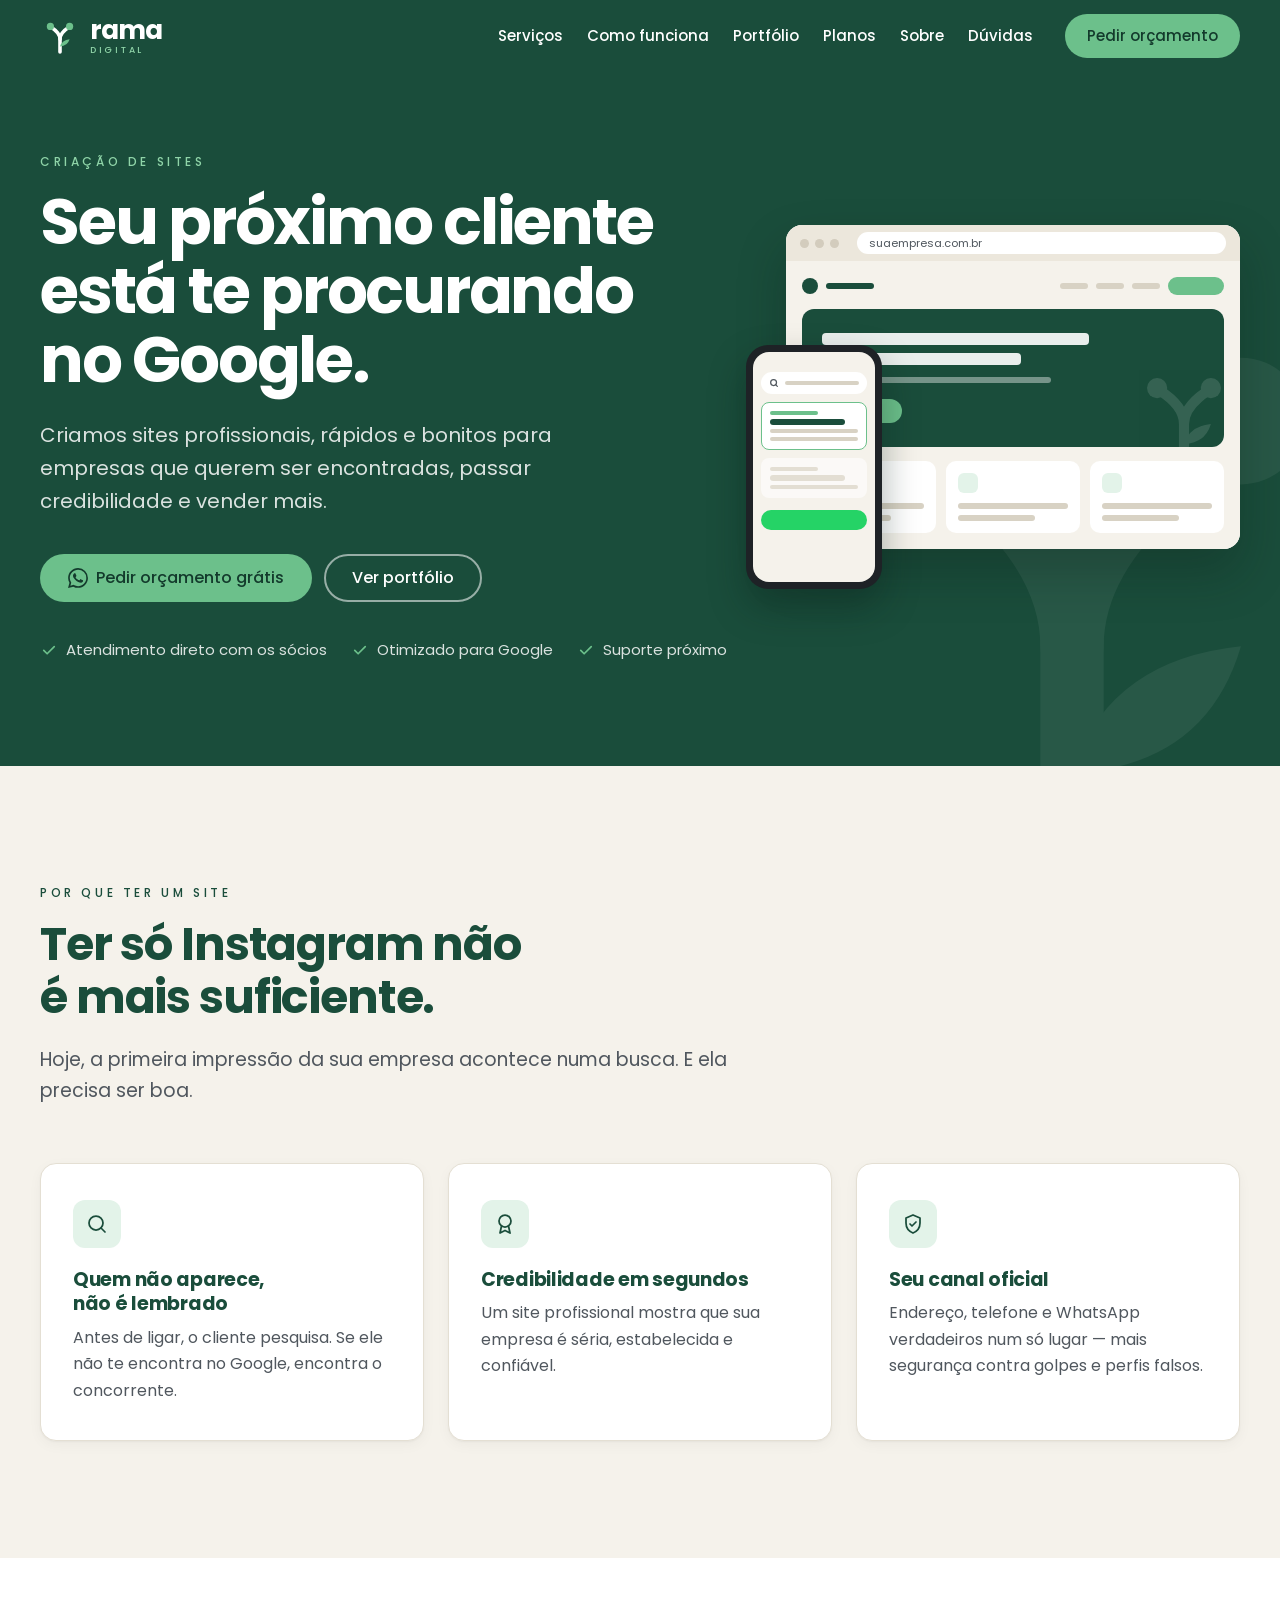
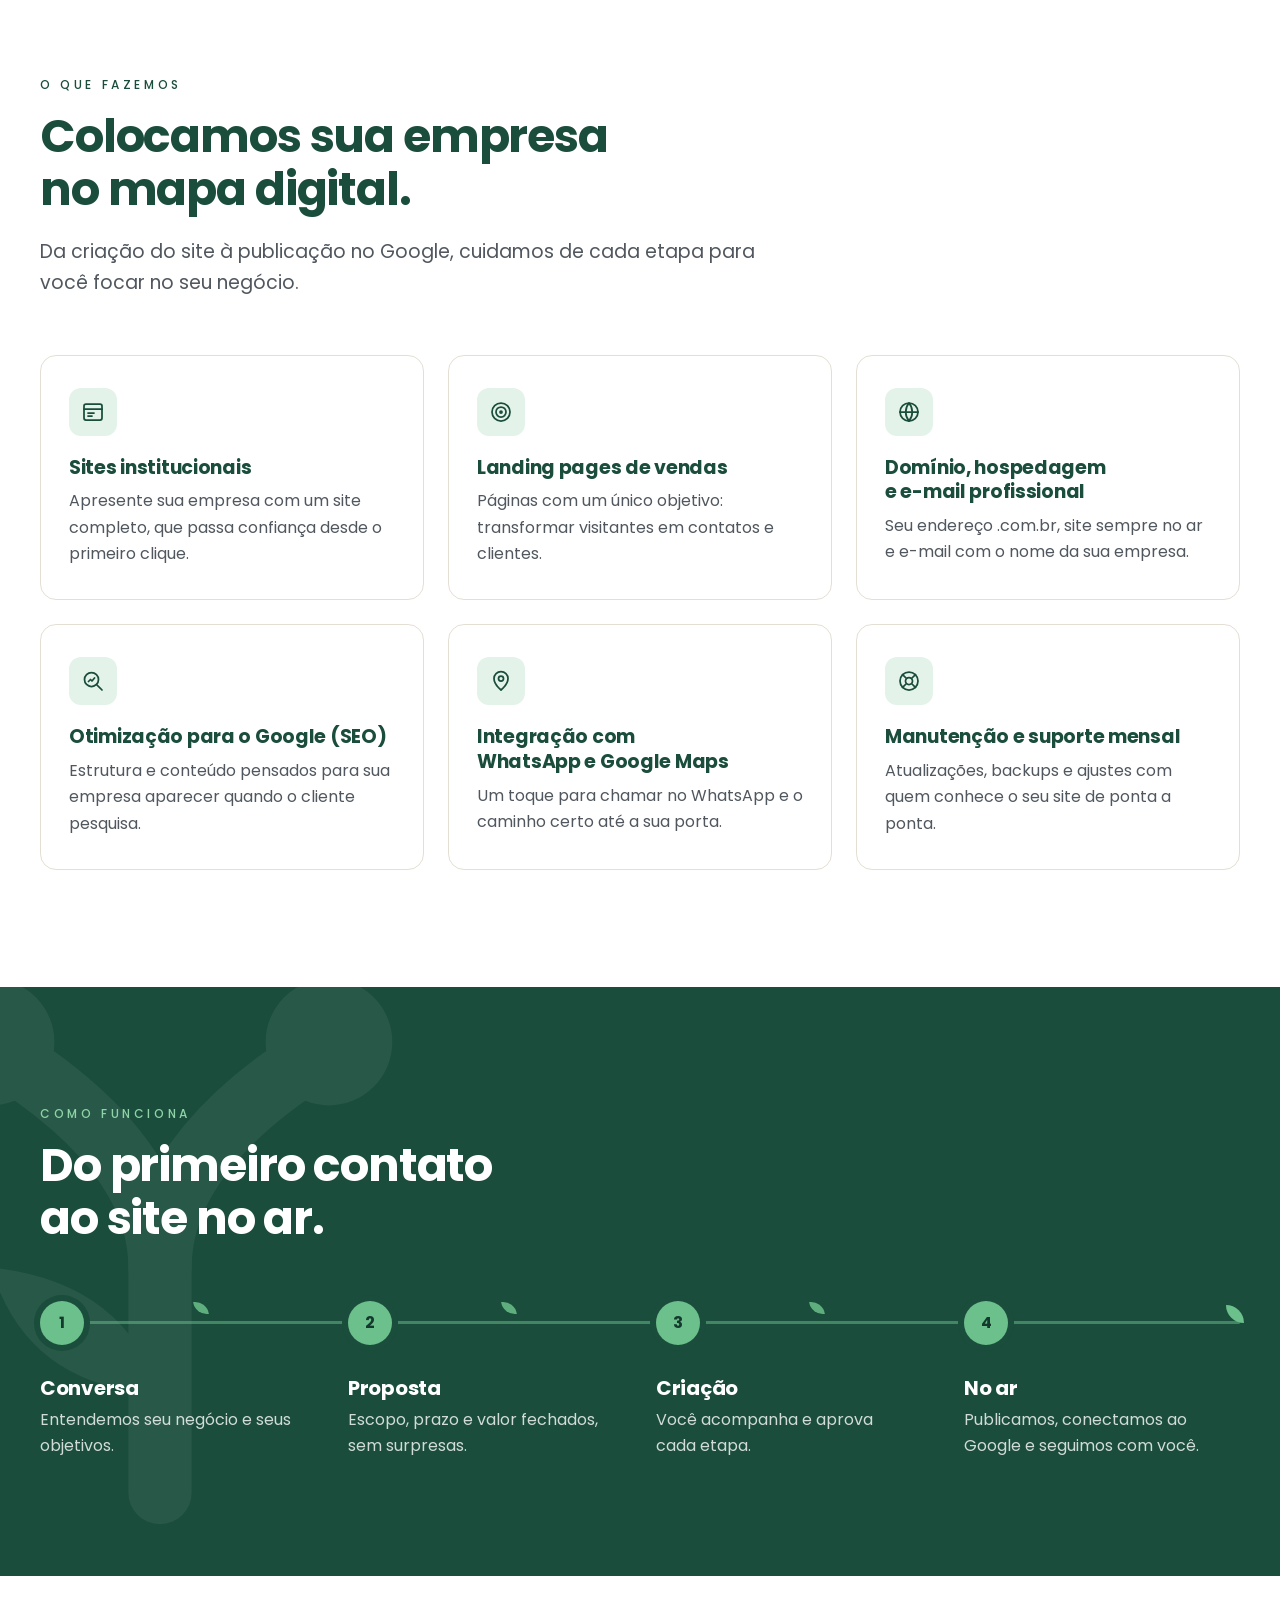
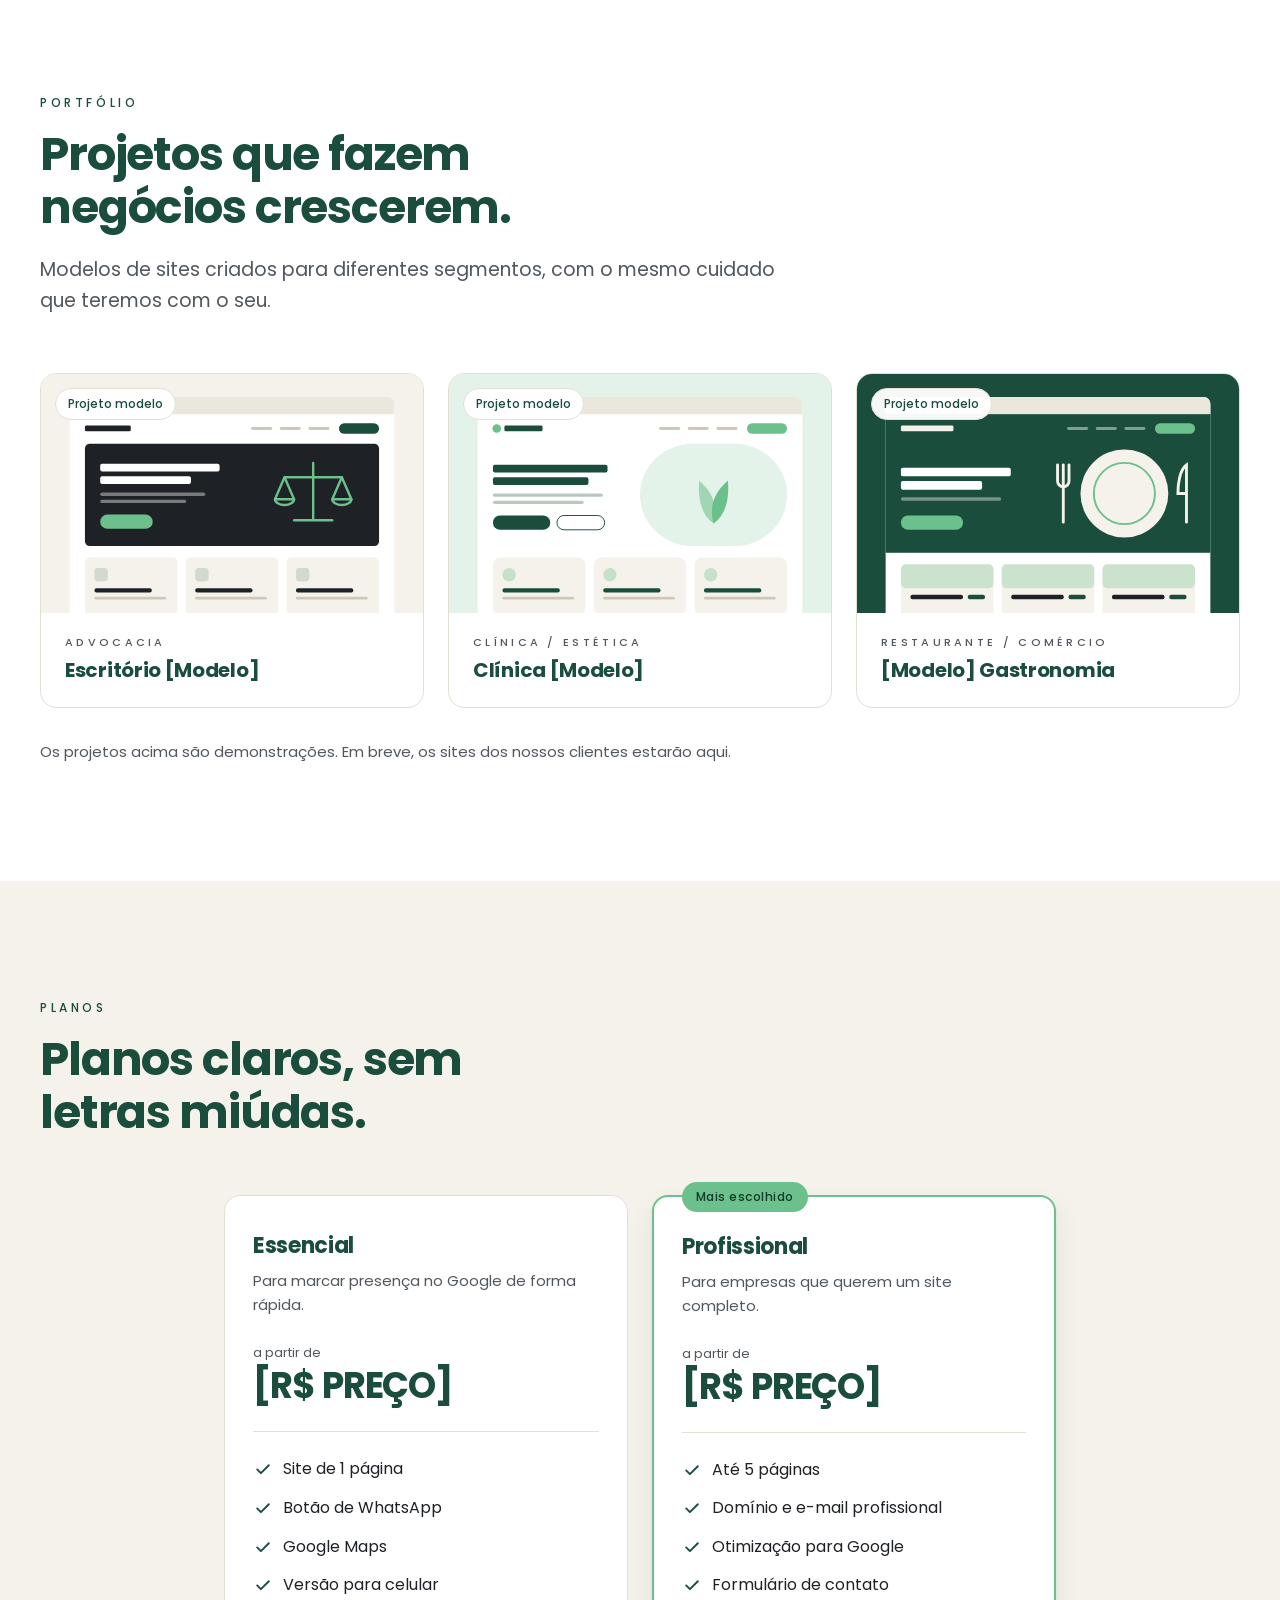
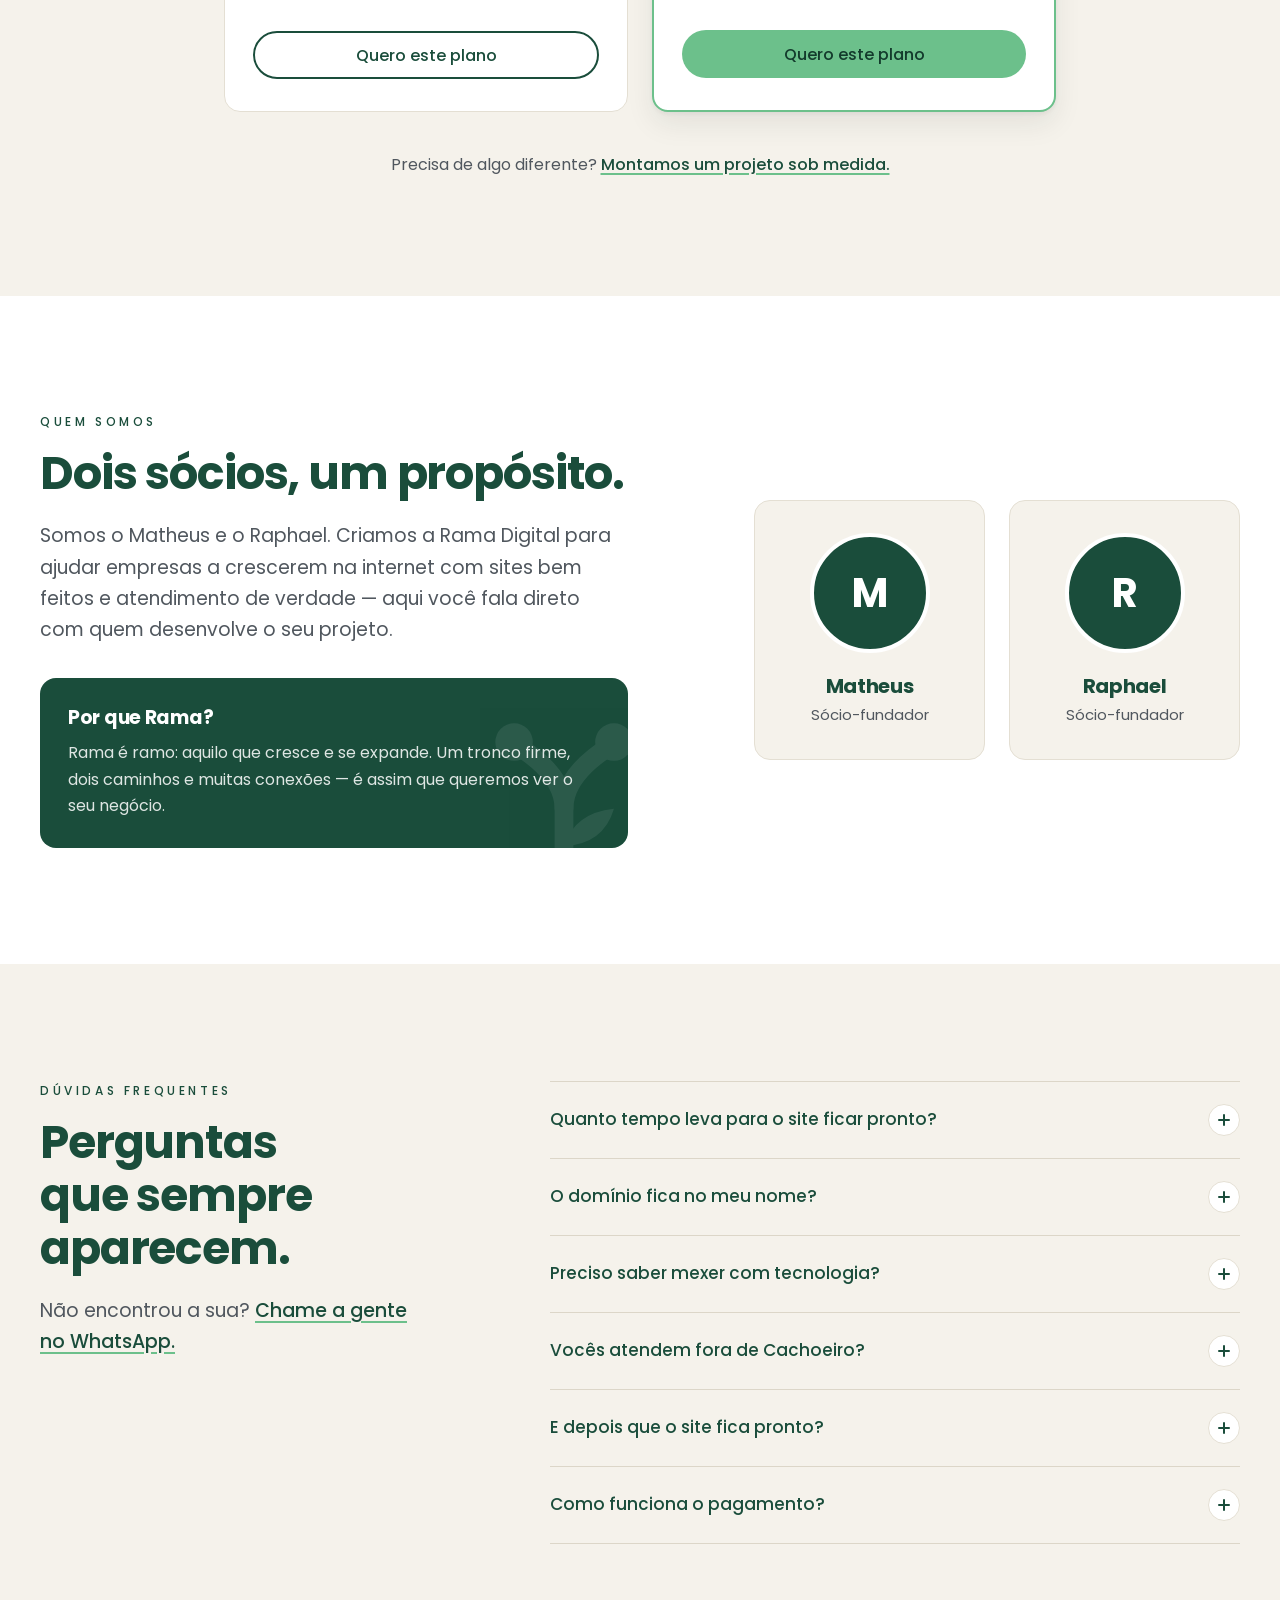
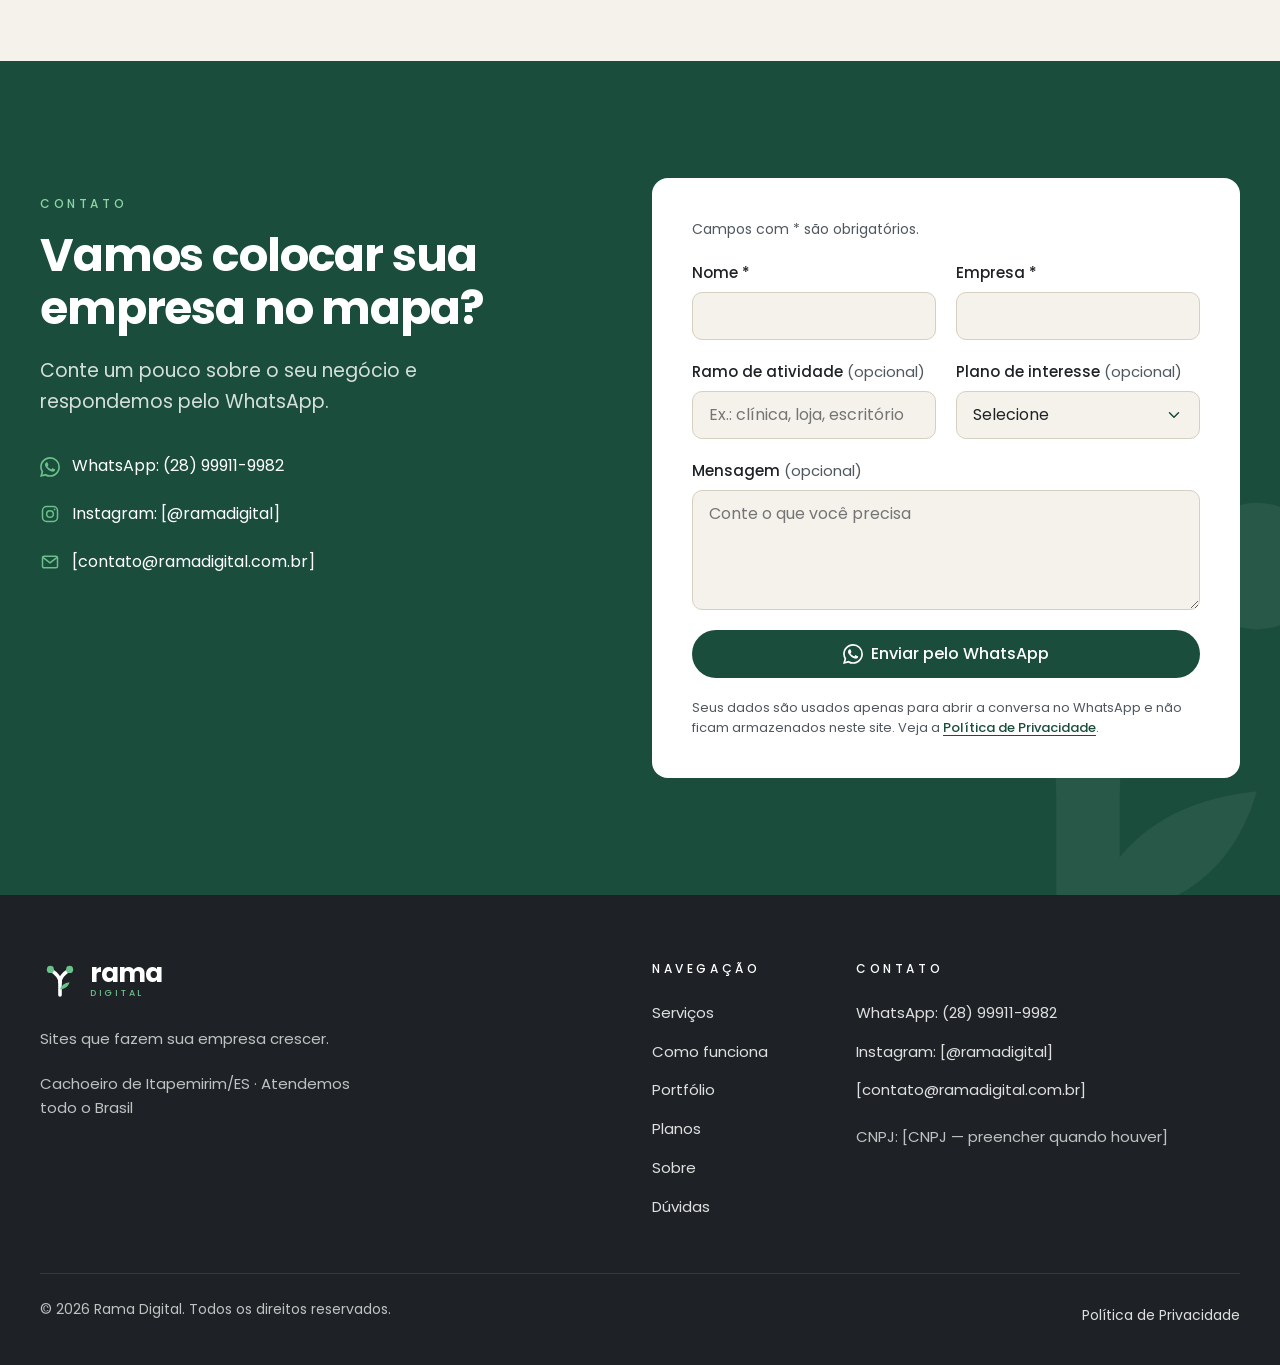
==== commit a288e397: "Remove plano de Manutenção e cidade do topo do hero - Planos agora são Essencial e Profissional, em " ====
--- a/index.html
+++ b/index.html
@@ -51,7 +51,7 @@
     "@type": "ProfessionalService",
     "@id": "https://ramadigital.com.br/#empresa",
     "name": "Rama Digital",
-    "description": "Criação de sites profissionais, landing pages, domínio, hospedagem, e-mail profissional, otimização para o Google e manutenção mensal.",
+    "description": "Criação de sites profissionais, landing pages, domínio, hospedagem, e-mail profissional, otimização para o Google e suporte.",
     "url": "https://ramadigital.com.br/",
     "logo": "https://ramadigital.com.br/img/favicon.svg",
     "image": "https://ramadigital.com.br/img/og-image.png",
@@ -102,7 +102,7 @@
       {
         "@type": "Question",
         "name": "E depois que o site fica pronto?",
-        "acceptedAnswer": { "@type": "Answer", "text": "Oferecemos o plano de manutenção com hospedagem, atualizações e suporte." }
+        "acceptedAnswer": { "@type": "Answer", "text": "Seguimos por perto: você fala direto com a gente pelo WhatsApp sempre que precisar de ajustes ou suporte." }
       },
       {
         "@type": "Question",
@@ -203,7 +203,7 @@
 
       <div class="container grid-12 hero__grid">
         <div class="hero__conteudo">
-          <p class="eyebrow">Criação de sites · Cachoeiro de Itapemirim/ES</p>
+          <p class="eyebrow">Criação de sites</p>
           <h1 class="hero__titulo" id="hero-titulo">Seu próximo cliente está te procurando no Google.</h1>
           <p class="hero__lead">Criamos sites profissionais, rápidos e bonitos para empresas que querem ser encontradas, passar credibilidade e vender mais.</p>
 
@@ -503,23 +503,6 @@
             </ul>
             <a class="btn btn--primary btn--block" href="https://wa.me/5528999119982" target="_blank" rel="noopener" data-plano-botao>Quero este plano</a>
           </article>
-
-          <article class="plano reveal" data-plano="manutencao" aria-labelledby="plano-manutencao">
-            <h3 id="plano-manutencao" data-plano-nome>Manutenção</h3>
-            <p class="plano__desc">Para manter seu site seguro, atualizado e no ar.</p>
-            <p class="plano__preco">
-              <span class="plano__a-partir">a partir de</span>
-              <span class="plano__valor" data-plano-preco>[R$ PREÇO]</span>
-              <span class="plano__periodo" data-plano-periodo>/mês</span>
-            </p>
-            <ul class="lista-check">
-              <li><svg aria-hidden="true" focusable="false"><use href="#i-check"/></svg>Hospedagem</li>
-              <li><svg aria-hidden="true" focusable="false"><use href="#i-check"/></svg>Backups</li>
-              <li><svg aria-hidden="true" focusable="false"><use href="#i-check"/></svg>Atualizações de conteúdo</li>
-              <li><svg aria-hidden="true" focusable="false"><use href="#i-check"/></svg>Suporte via WhatsApp</li>
-            </ul>
-            <a class="btn btn--outline btn--block" href="https://wa.me/5528999119982" target="_blank" rel="noopener" data-plano-botao>Quero este plano</a>
-          </article>
         </div>
 
         <p class="planos__nota">Precisa de algo diferente? <a class="link" href="https://wa.me/5528999119982" target="_blank" rel="noopener" data-whatsapp="sobMedida">Montamos um projeto sob medida.</a></p>
@@ -616,7 +599,7 @@
               </button>
             </h3>
             <div class="faq__resposta" id="faq-r5" role="region" aria-labelledby="faq-b5">
-              <p>Oferecemos o plano de manutenção com hospedagem, atualizações e suporte.</p>
+              <p>Seguimos por perto: você fala direto com a gente pelo WhatsApp sempre que precisar de ajustes ou suporte.</p>
             </div>
           </div>
           <div class="faq__item">
--- a/css/style.css
+++ b/css/style.css
@@ -1281,11 +1281,13 @@
   display: grid;
   gap: 2rem var(--gap);
   align-items: stretch;
-}
-
-@media (min-width: 64rem) {
+  max-width: 52rem;
+  margin-inline: auto;
+}
+
+@media (min-width: 48rem) {
   .planos {
-    grid-template-columns: repeat(3, minmax(0, 1fr));
+    grid-template-columns: repeat(2, minmax(0, 1fr));
   }
 }
 
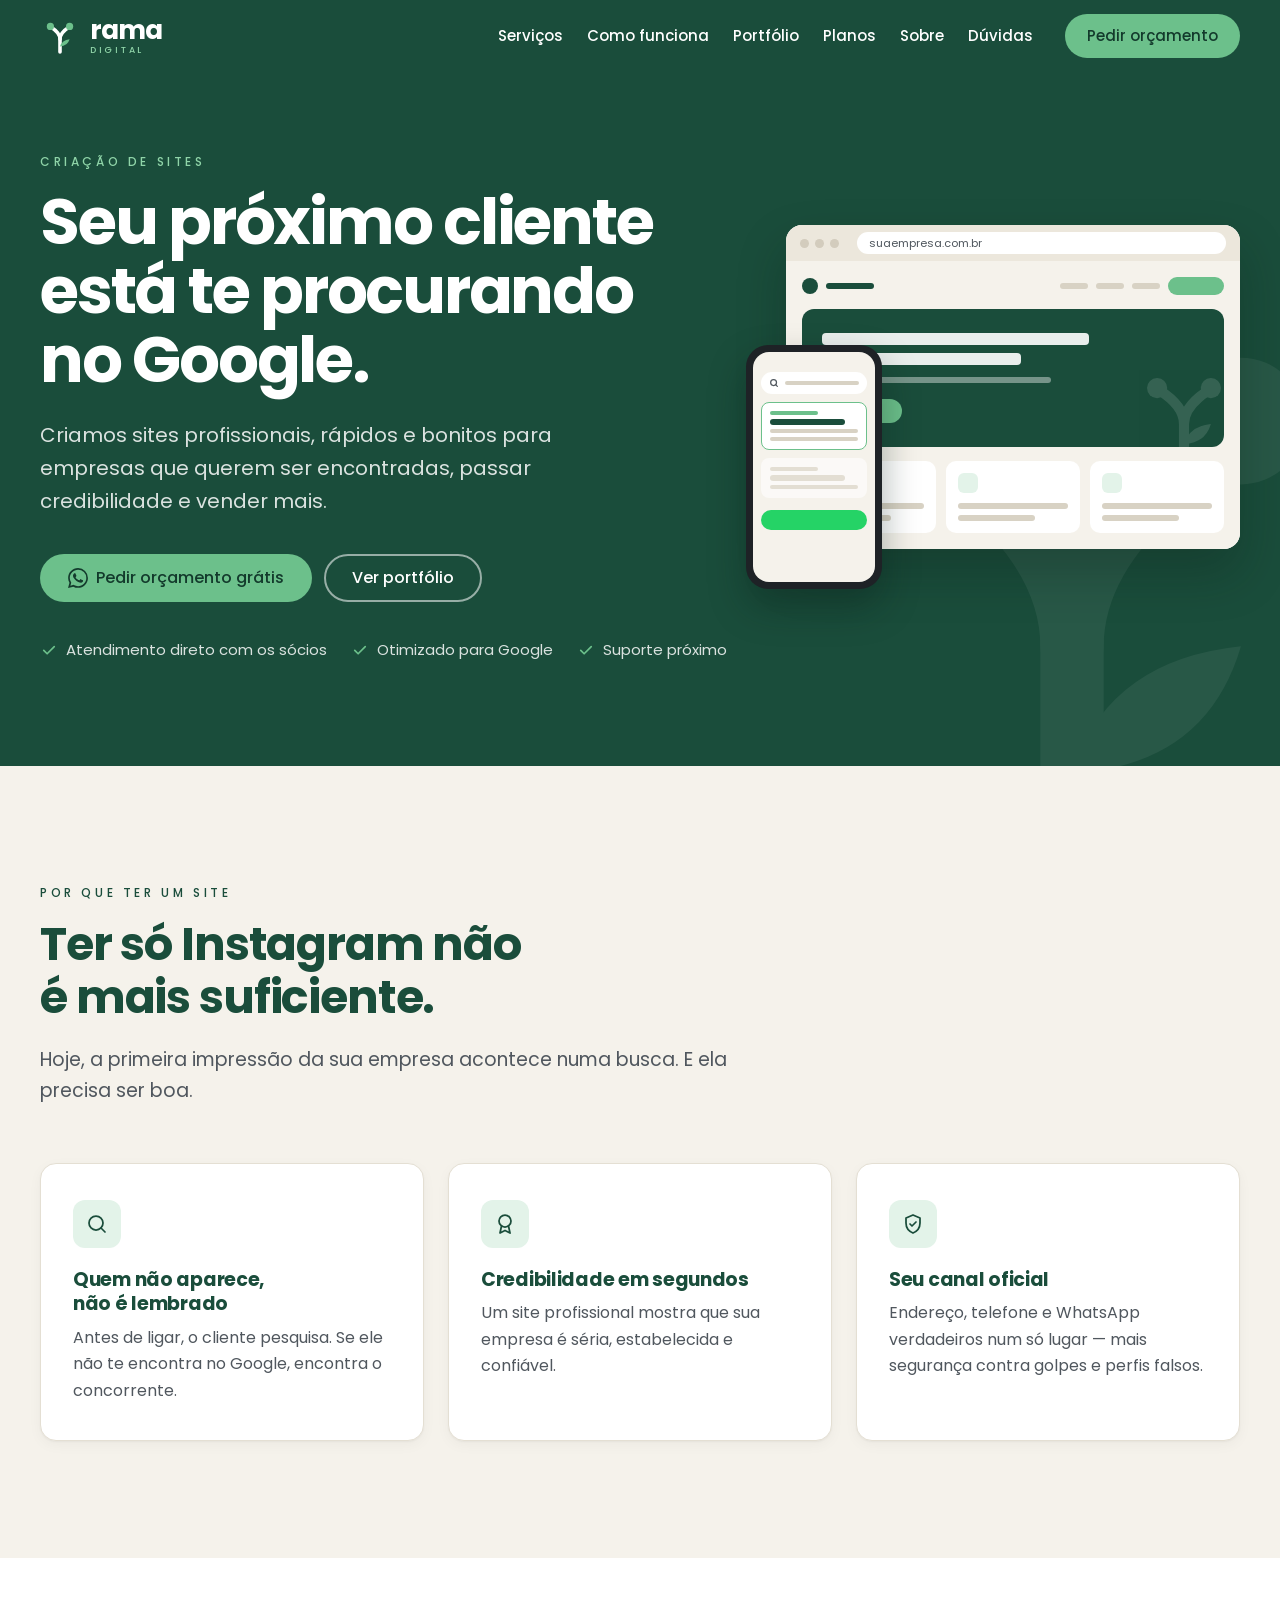
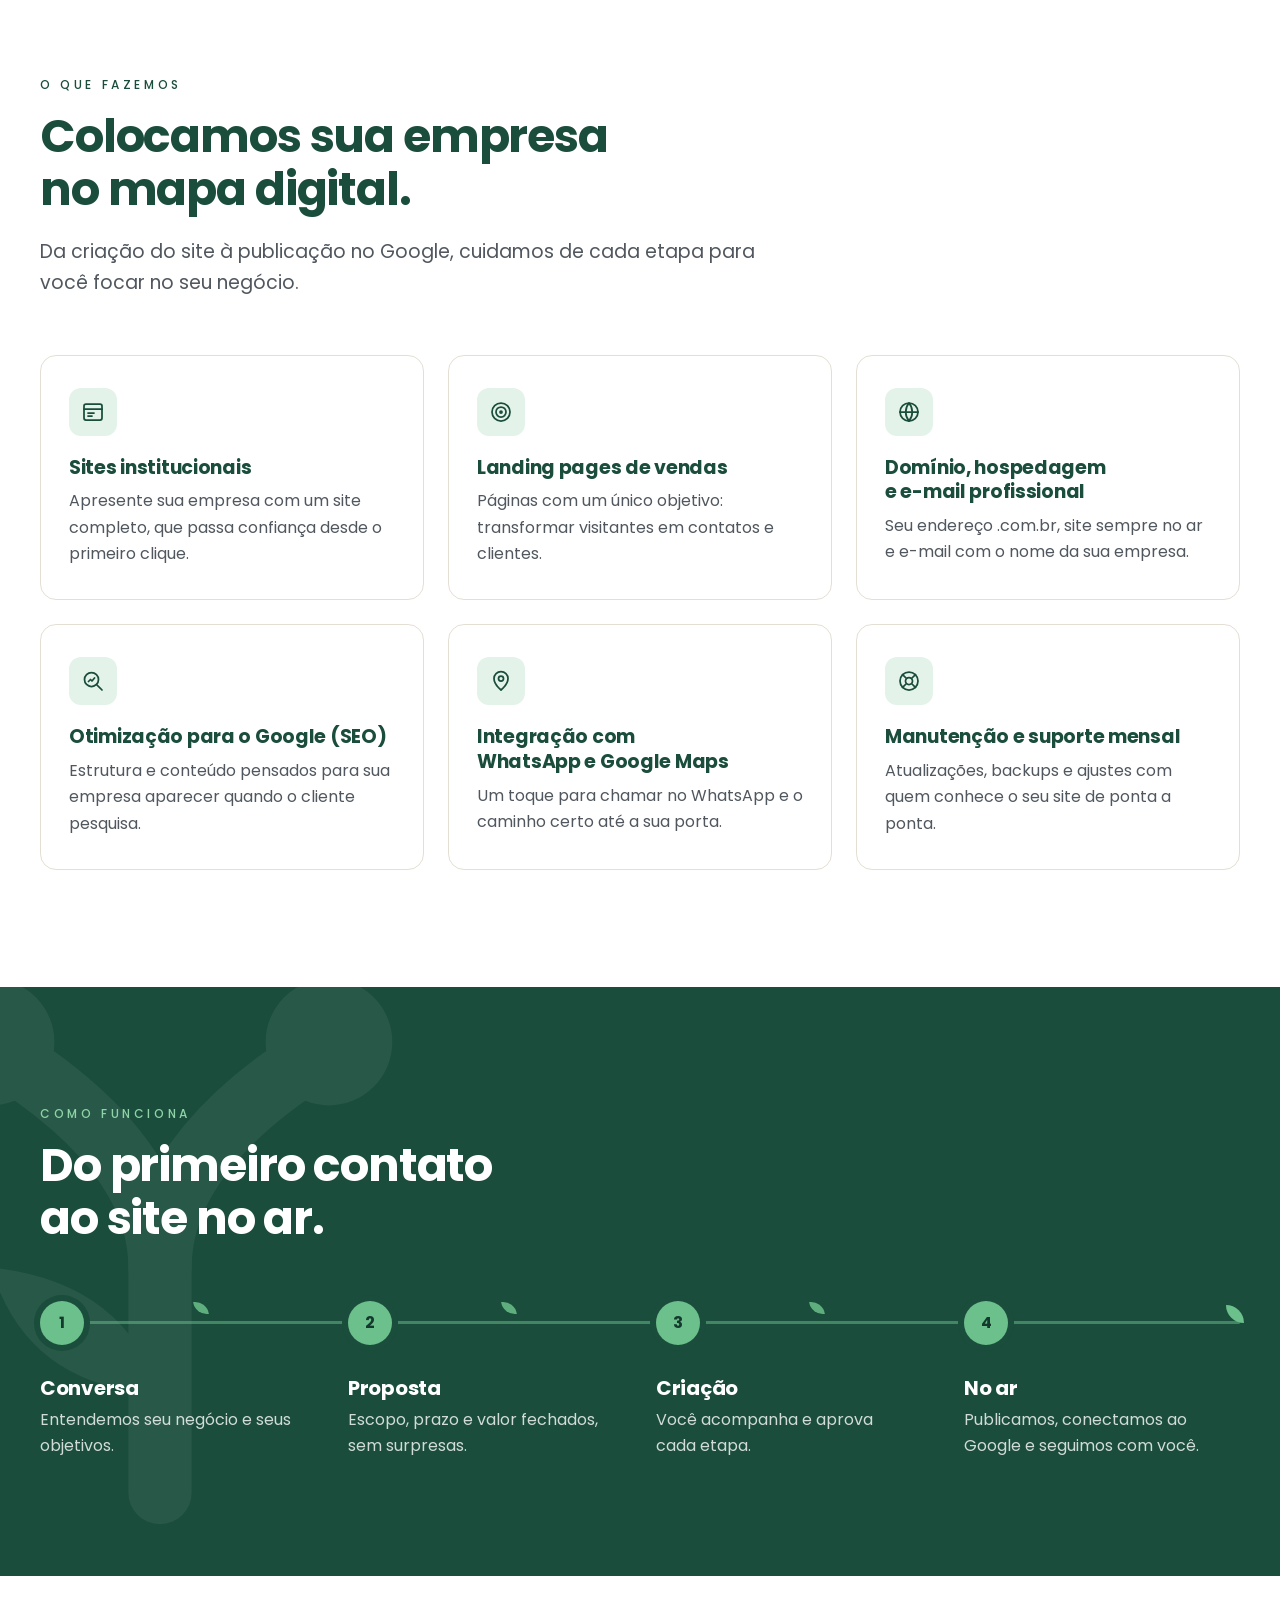
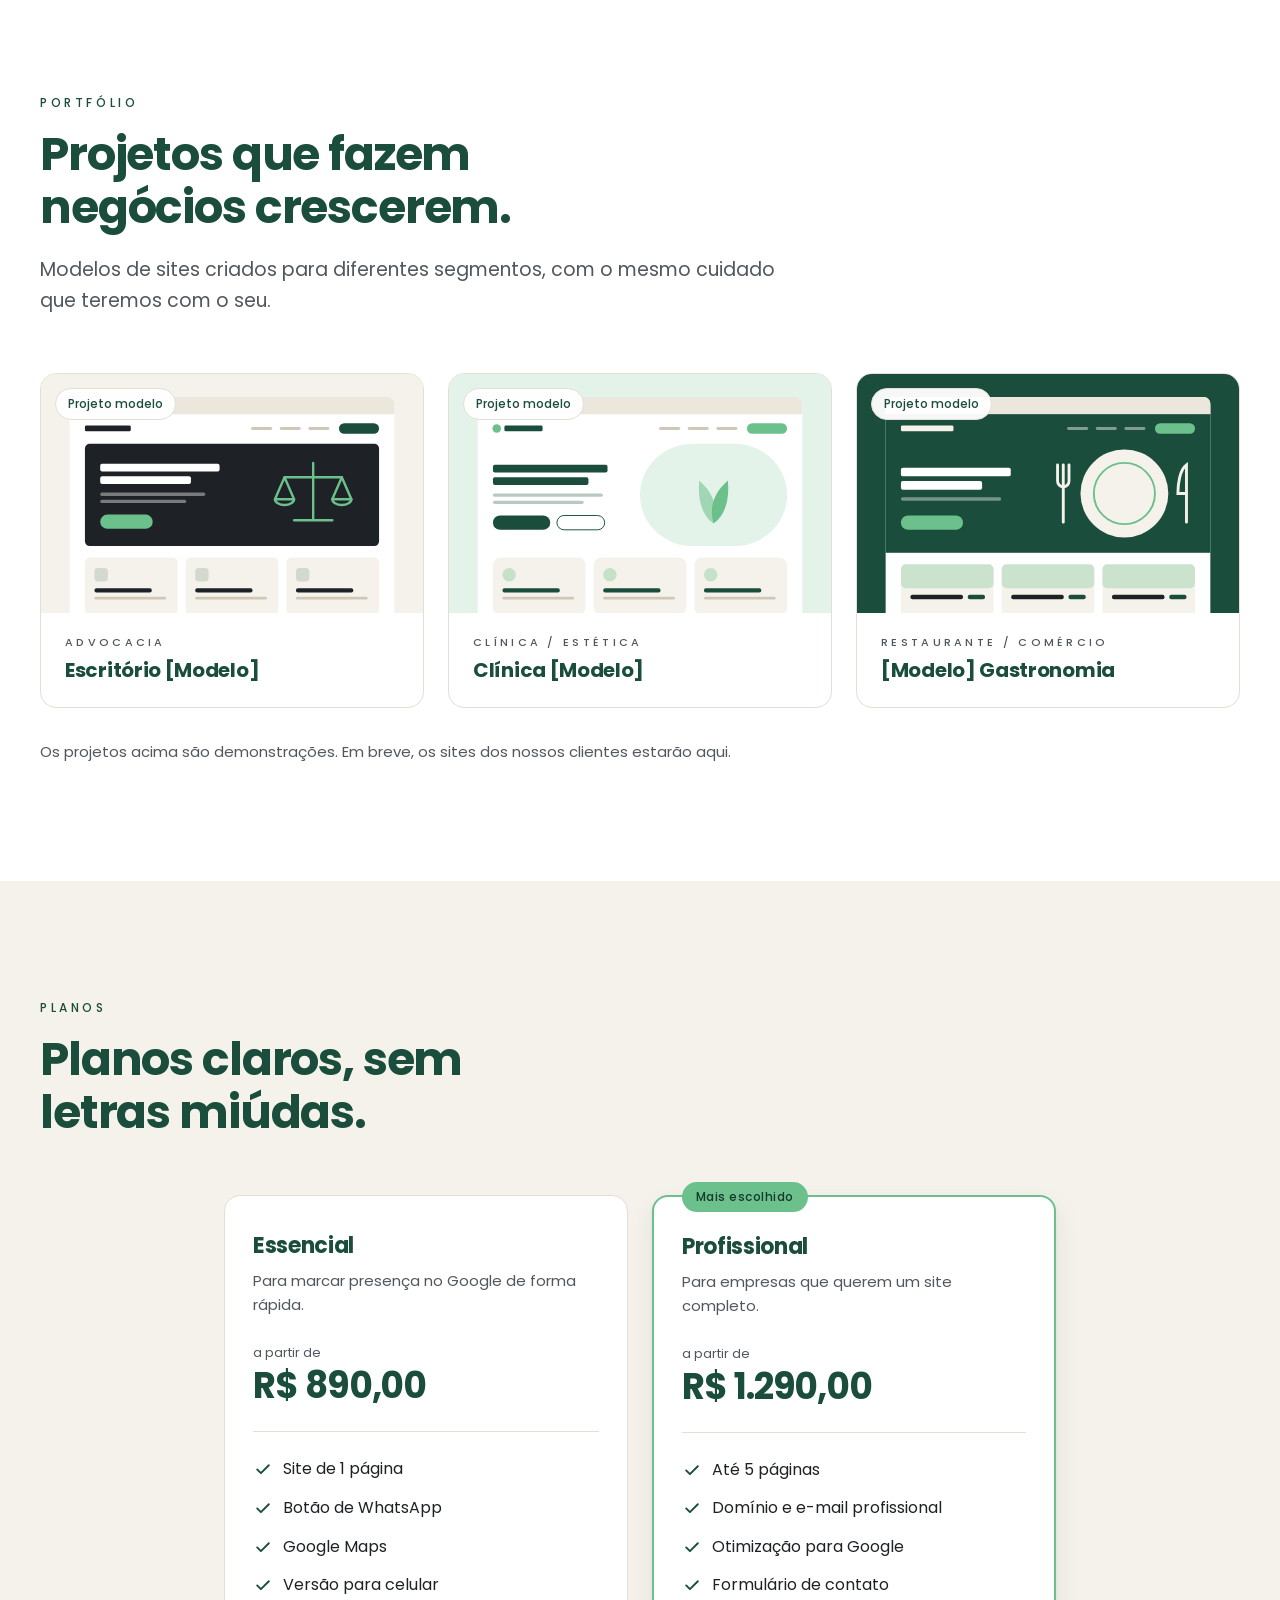
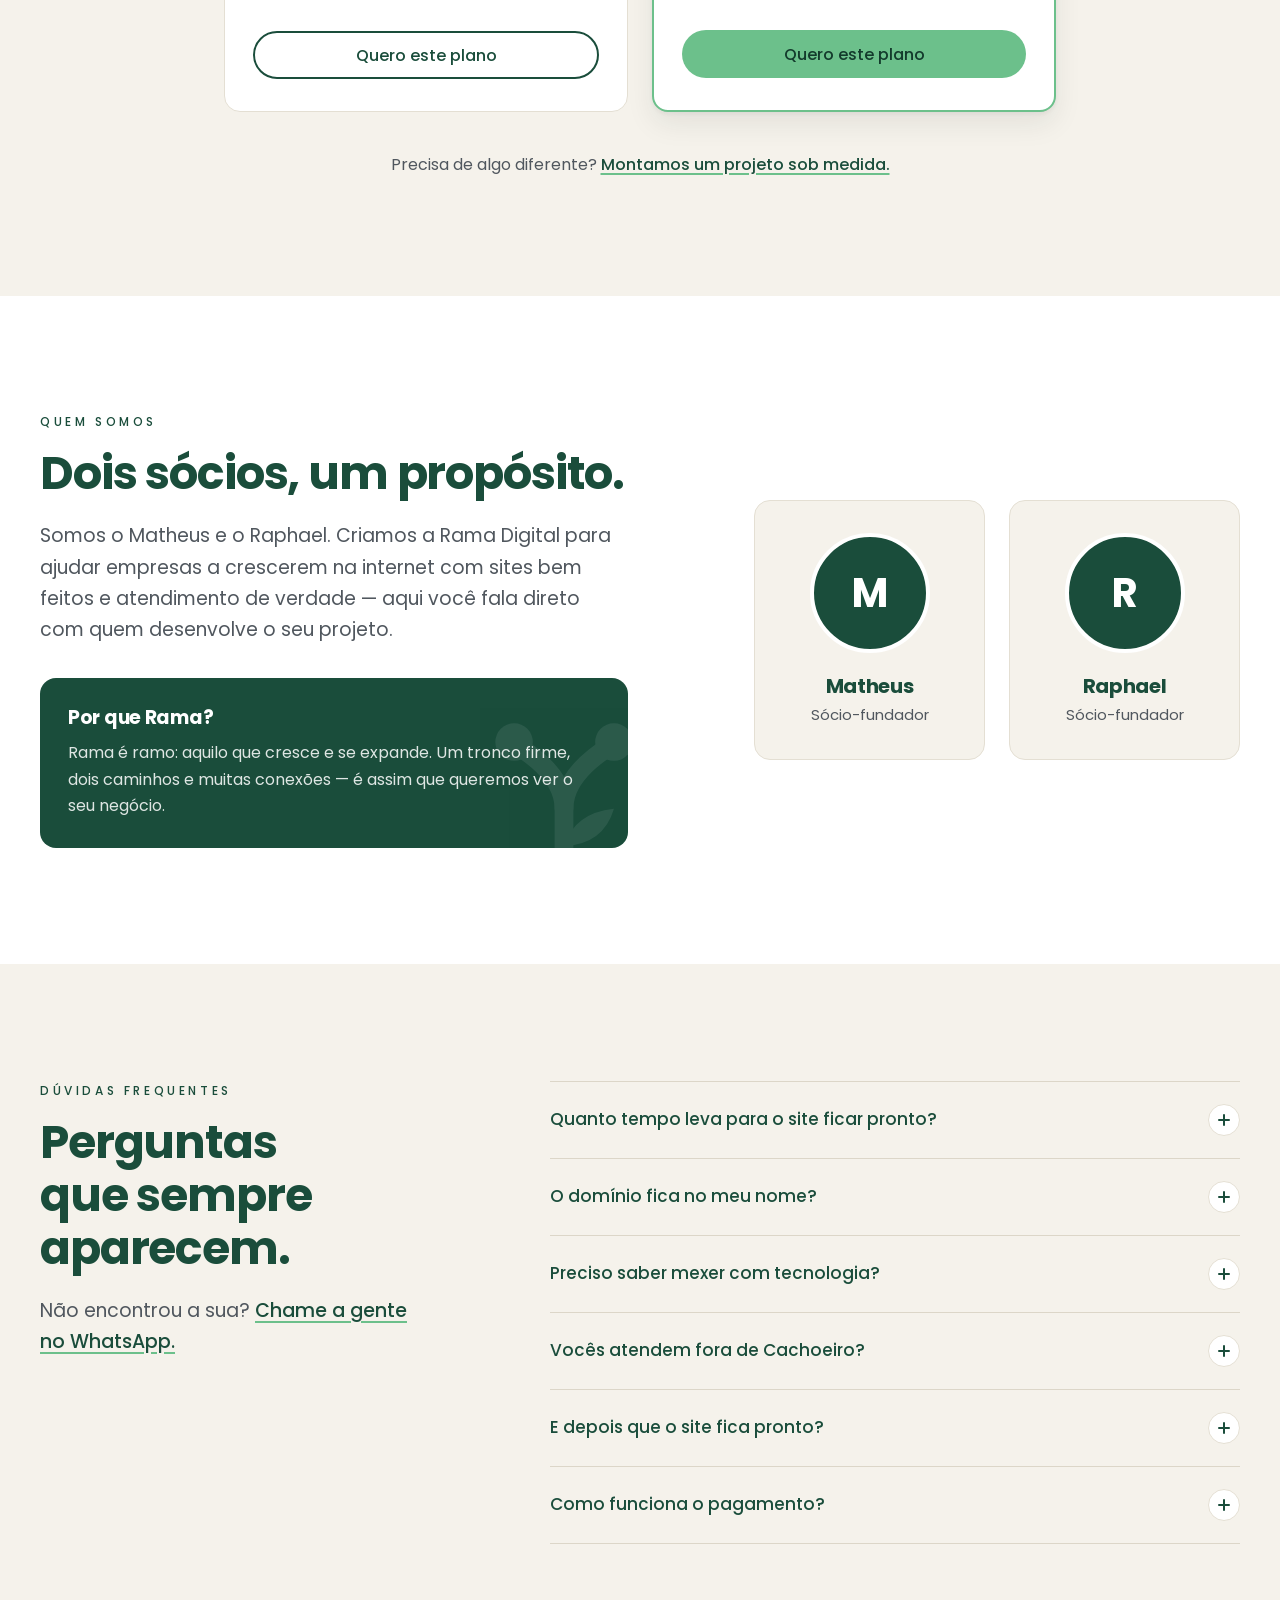
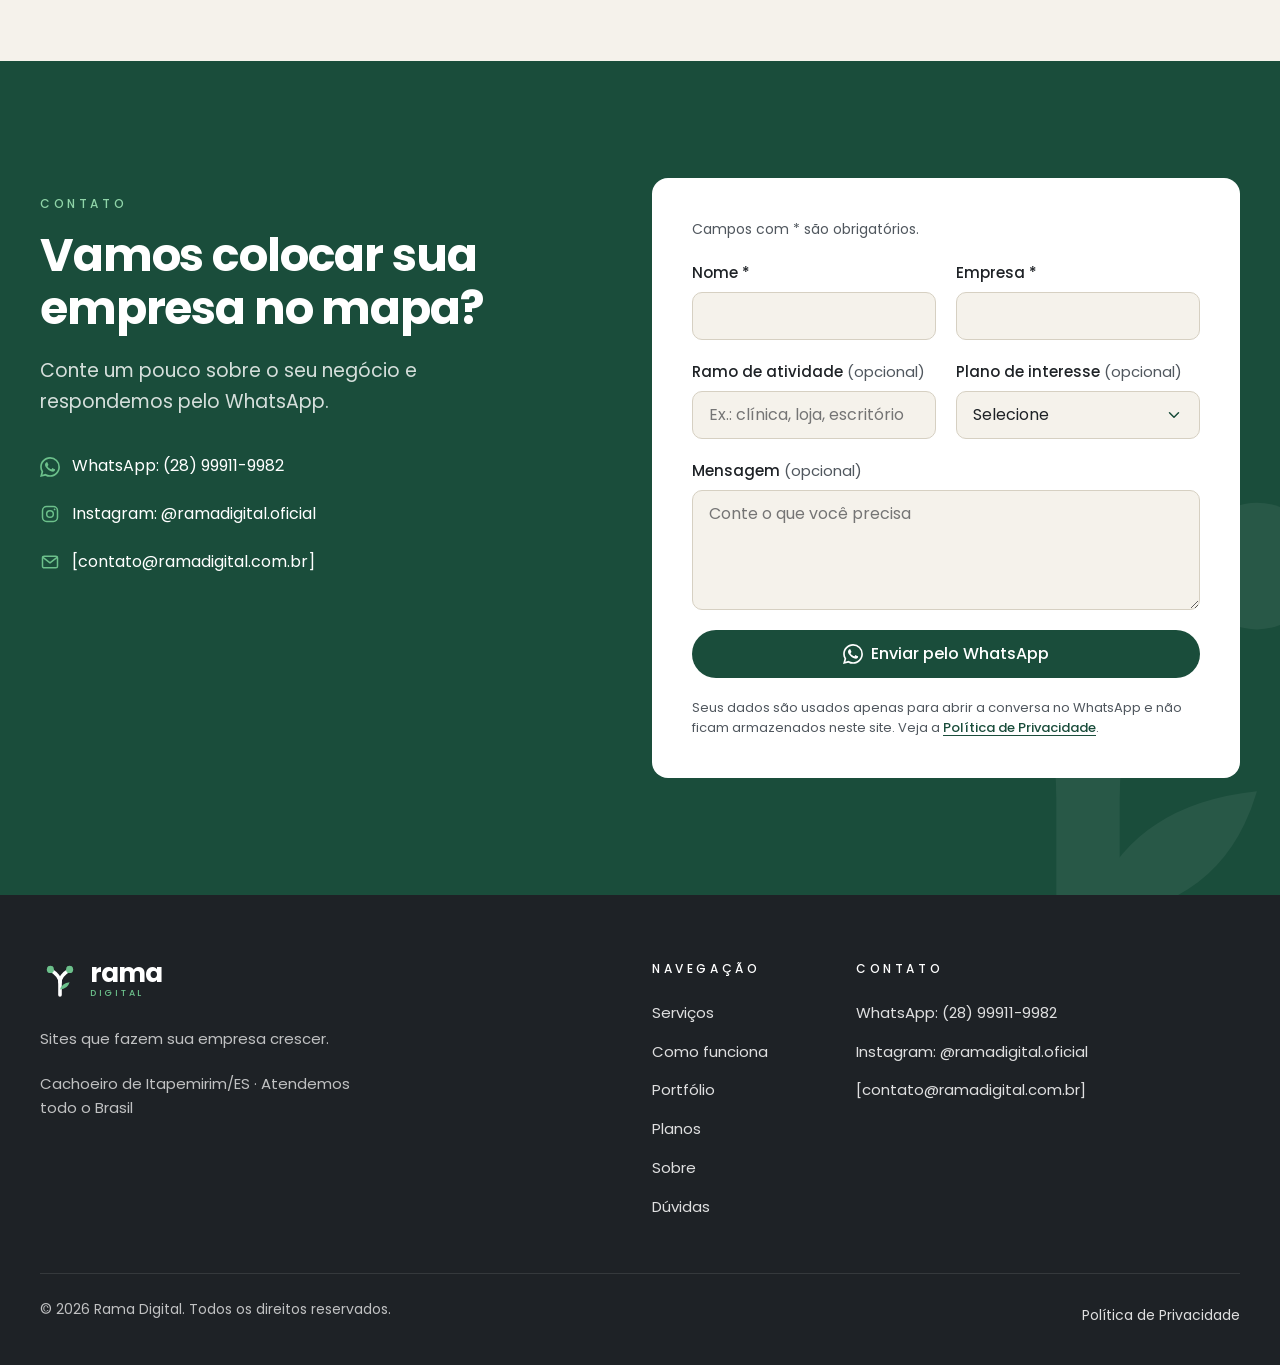
==== commit c7660c7c: "Atualiza Instagram, preços e pagamento; remove CNPJ - Instagram: @ramadigital.oficial - Preços: Esse" ====
--- a/index.html
+++ b/index.html
@@ -71,7 +71,7 @@
       { "@type": "Person", "name": "Matheus" },
       { "@type": "Person", "name": "Raphael" }
     ],
-    "sameAs": ["https://www.instagram.com/ramadigital/"]
+    "sameAs": ["https://www.instagram.com/ramadigital.oficial/"]
   }
   </script>
   <script type="application/ld+json">
@@ -107,7 +107,7 @@
       {
         "@type": "Question",
         "name": "Como funciona o pagamento?",
-        "acceptedAnswer": { "@type": "Answer", "text": "[Definir: ex. 50% na aprovação da proposta e 50% na entrega]." }
+        "acceptedAnswer": { "@type": "Answer", "text": "A forma de pagamento é definida com o contratante." }
       }
     ]
   }
@@ -474,7 +474,7 @@
             <p class="plano__desc">Para marcar presença no Google de forma rápida.</p>
             <p class="plano__preco">
               <span class="plano__a-partir">a partir de</span>
-              <span class="plano__valor" data-plano-preco>[R$ PREÇO]</span>
+              <span class="plano__valor" data-plano-preco>R$ 890,00</span>
               <span class="plano__periodo" data-plano-periodo></span>
             </p>
             <ul class="lista-check">
@@ -492,7 +492,7 @@
             <p class="plano__desc">Para empresas que querem um site completo.</p>
             <p class="plano__preco">
               <span class="plano__a-partir">a partir de</span>
-              <span class="plano__valor" data-plano-preco>[R$ PREÇO]</span>
+              <span class="plano__valor" data-plano-preco>R$ 1.290,00</span>
               <span class="plano__periodo" data-plano-periodo></span>
             </p>
             <ul class="lista-check">
@@ -609,7 +609,7 @@
               </button>
             </h3>
             <div class="faq__resposta" id="faq-r6" role="region" aria-labelledby="faq-b6">
-              <p data-cfg="pagamento">[Definir: ex. 50% na aprovação da proposta e 50% na entrega].</p>
+              <p data-cfg="pagamento">A forma de pagamento é definida com o contratante.</p>
             </div>
           </div>
         </div>
@@ -634,9 +634,9 @@
               </a>
             </li>
             <li>
-              <a href="https://www.instagram.com/ramadigital/" target="_blank" rel="noopener" data-cfg-href="instagram">
+              <a href="https://www.instagram.com/ramadigital.oficial/" target="_blank" rel="noopener" data-cfg-href="instagram">
                 <svg aria-hidden="true" focusable="false"><use href="#i-instagram"/></svg>
-                <span>Instagram: <span data-cfg="instagram.usuario">[@ramadigital]</span></span>
+                <span>Instagram: <span data-cfg="instagram.usuario">@ramadigital.oficial</span></span>
               </a>
             </li>
             <li>
@@ -740,10 +740,9 @@
           <p class="footer__titulo">Contato</p>
           <ul class="footer__lista">
             <li><a href="https://wa.me/5528999119982" target="_blank" rel="noopener" data-whatsapp>WhatsApp: <span data-cfg="whatsapp.exibicao">(28) 99911-9982</span></a></li>
-            <li><a href="https://www.instagram.com/ramadigital/" target="_blank" rel="noopener" data-cfg-href="instagram">Instagram: <span data-cfg="instagram.usuario">[@ramadigital]</span></a></li>
+            <li><a href="https://www.instagram.com/ramadigital.oficial/" target="_blank" rel="noopener" data-cfg-href="instagram">Instagram: <span data-cfg="instagram.usuario">@ramadigital.oficial</span></a></li>
             <li><a href="mailto:contato@ramadigital.com.br" data-cfg-href="email"><span data-cfg="email">[contato@ramadigital.com.br]</span></a></li>
           </ul>
-          <p class="footer__local">CNPJ: <span data-cfg="cnpj">[CNPJ — preencher quando houver]</span></p>
         </div>
       </div>
 
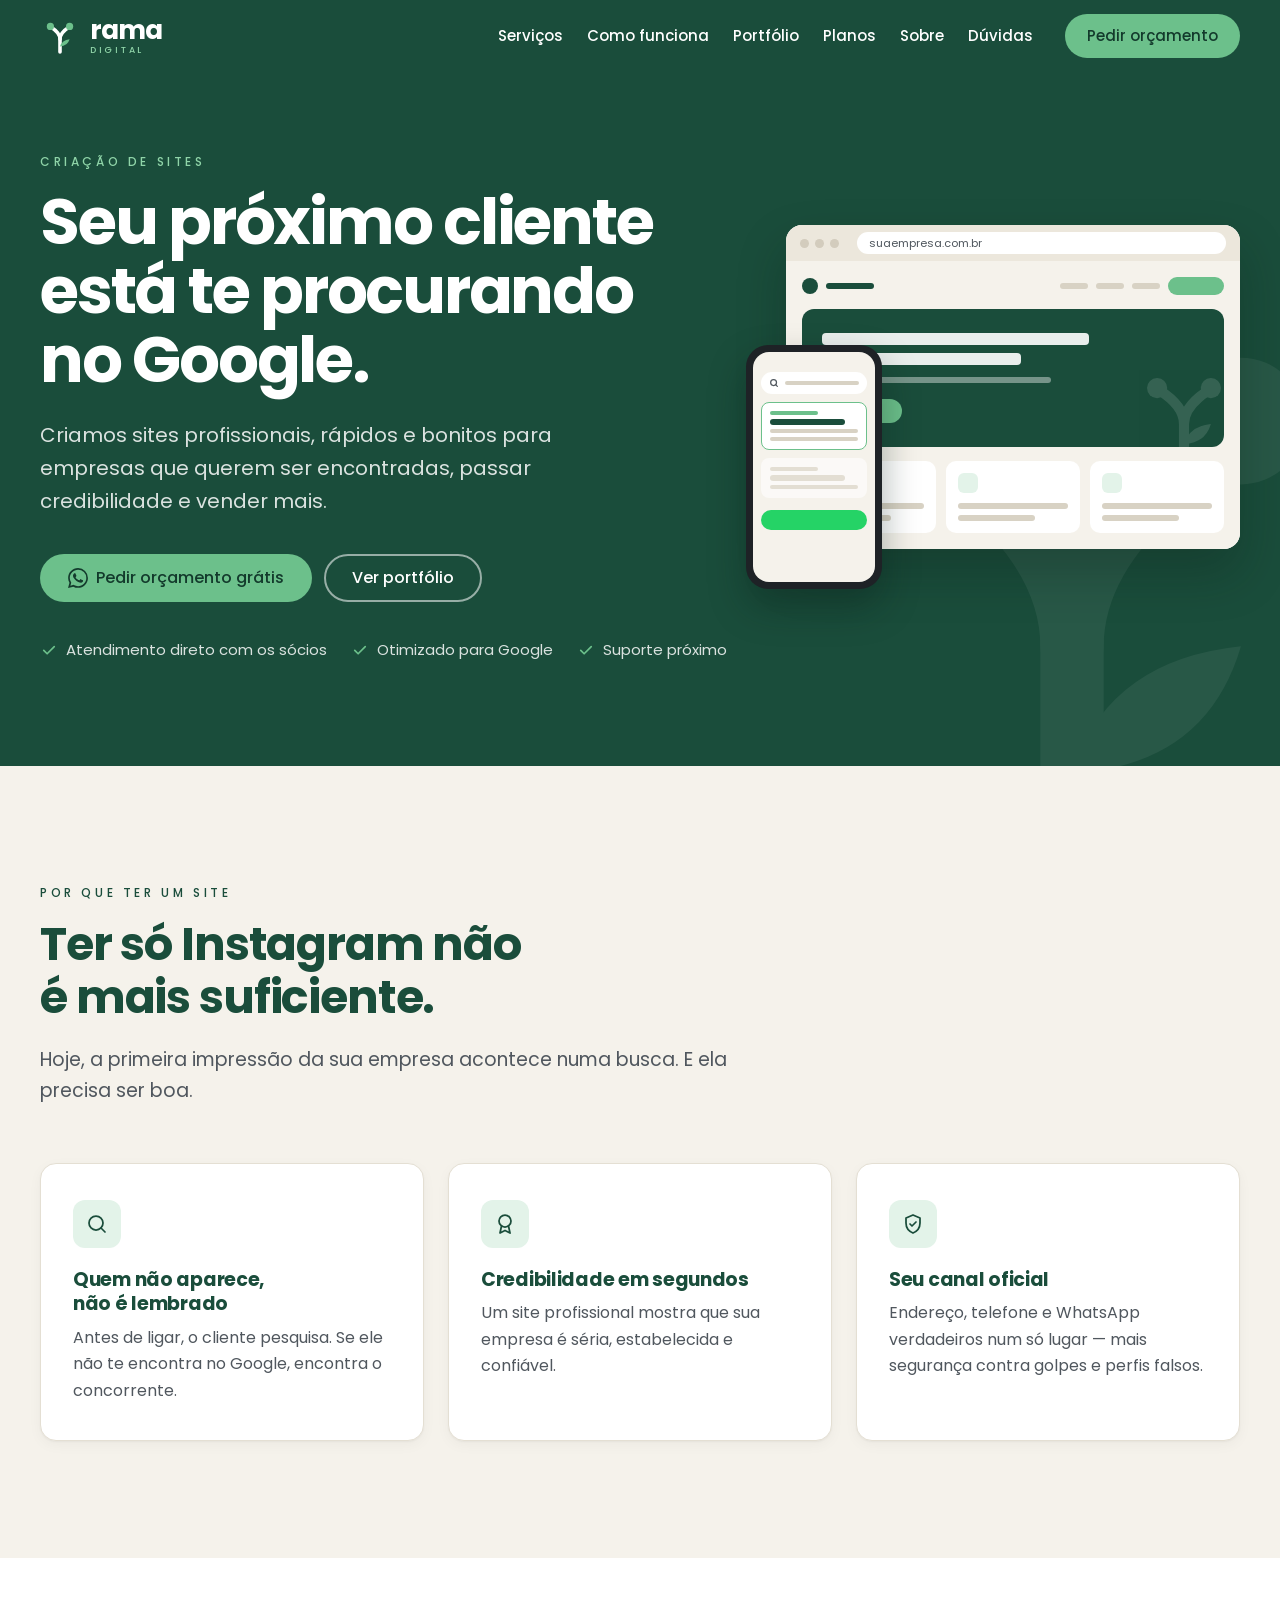
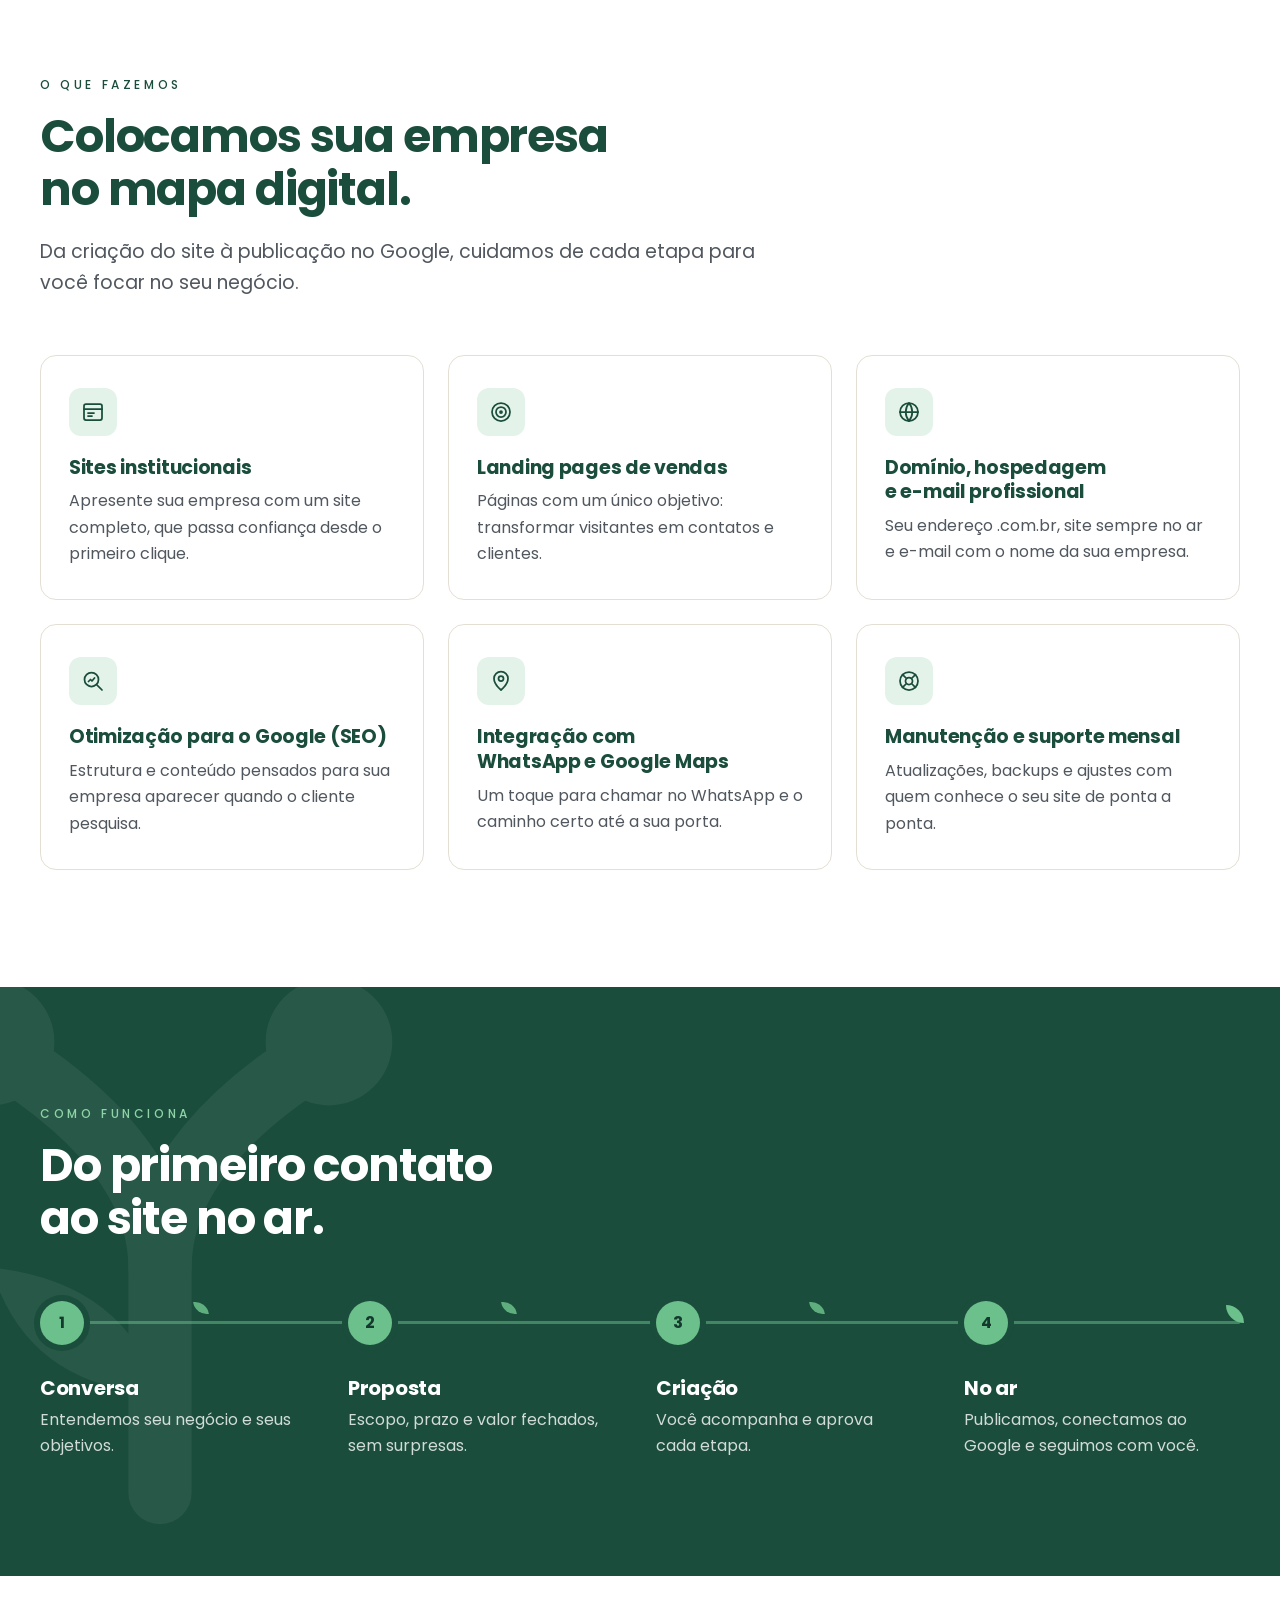
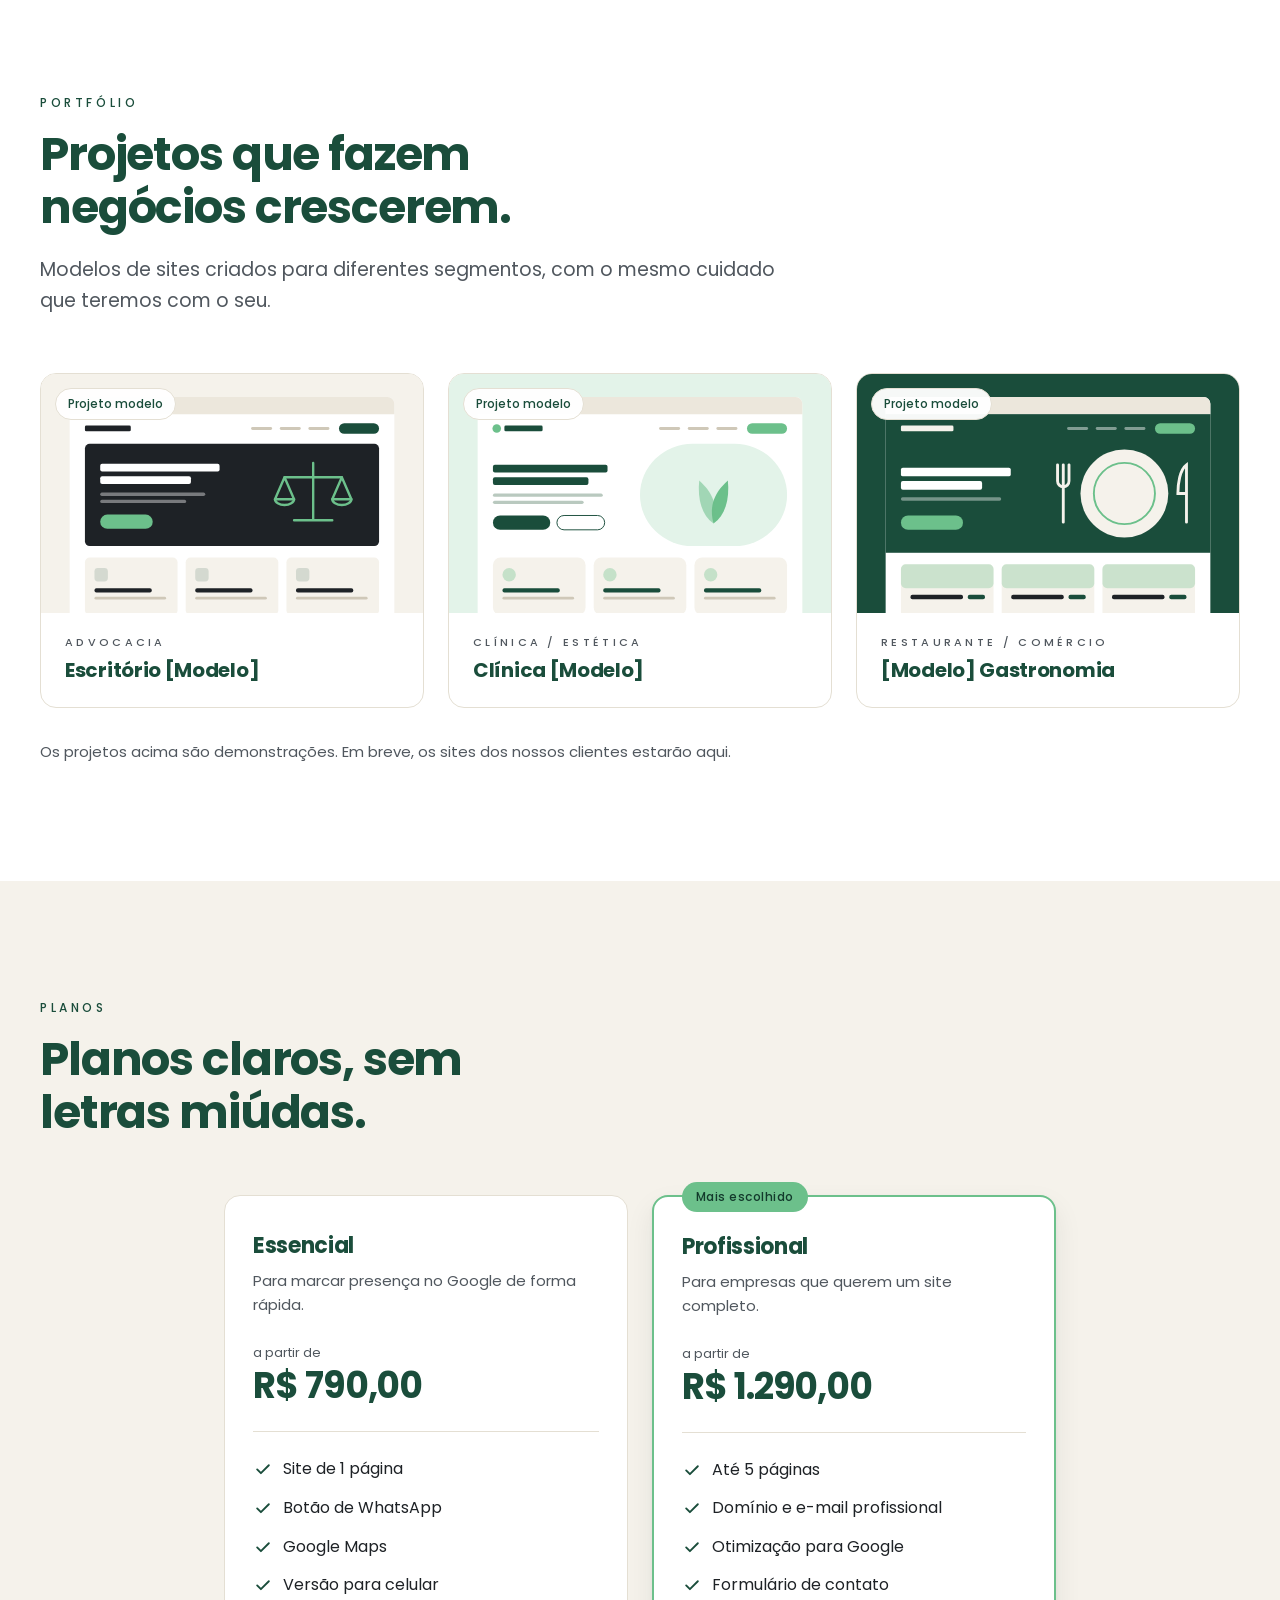
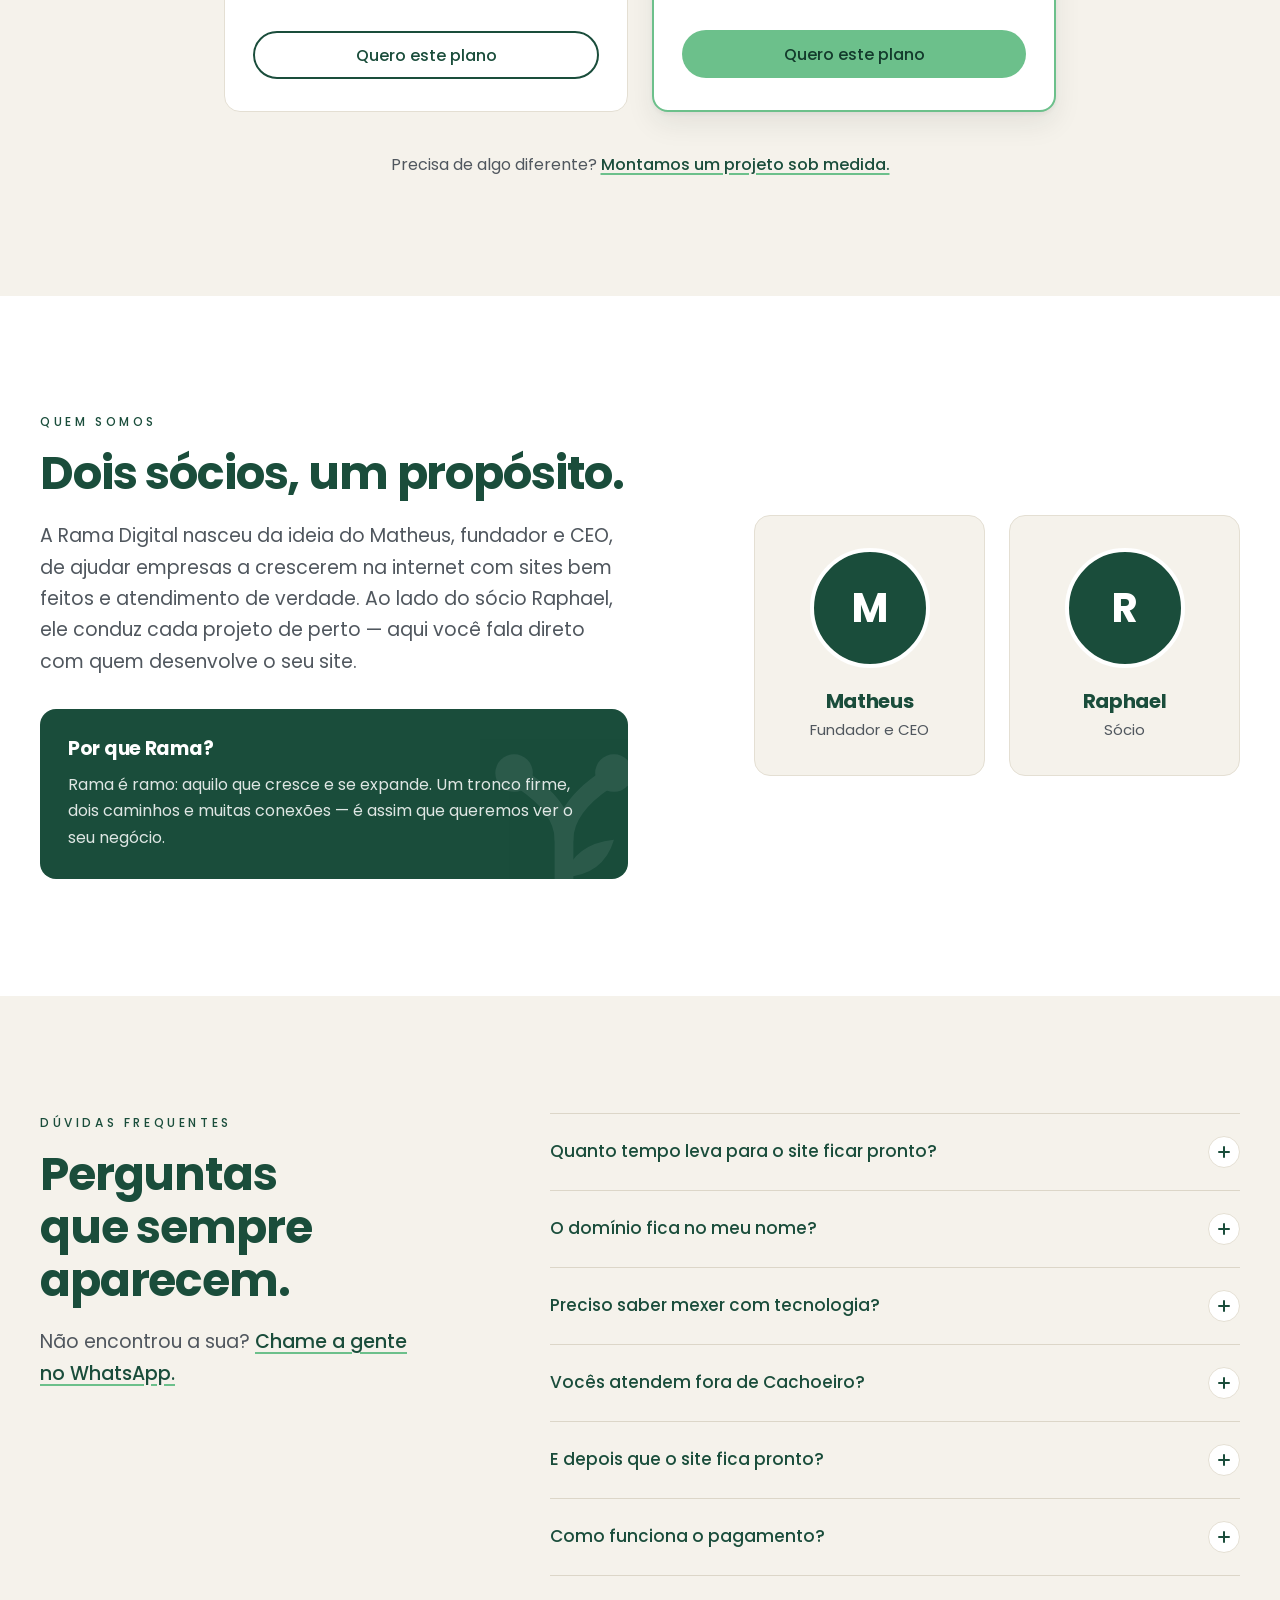
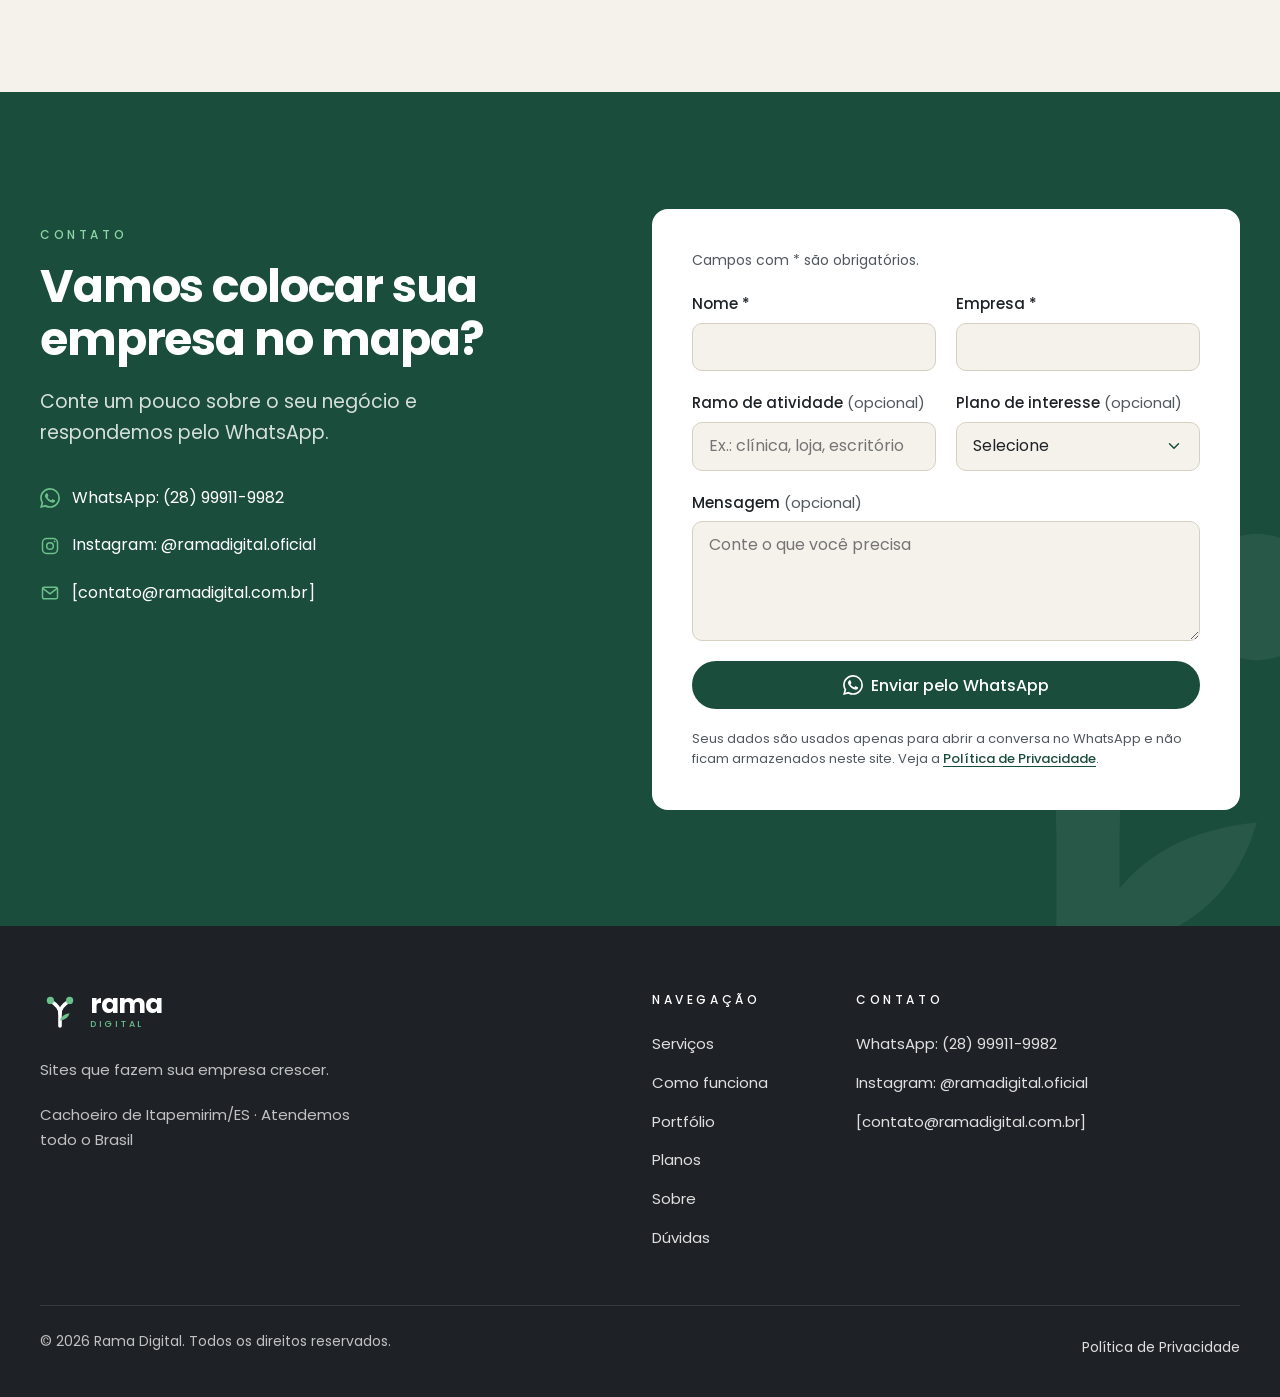
==== commit 23c2bf3f: "Ajusta preço do Essencial e funções na seção Sobre - Plano Essencial: R$ 790,00 - Matheus como funda" ====
--- a/index.html
+++ b/index.html
@@ -67,10 +67,8 @@
       { "@type": "State", "name": "Espírito Santo" },
       { "@type": "Country", "name": "Brasil" }
     ],
-    "founder": [
-      { "@type": "Person", "name": "Matheus" },
-      { "@type": "Person", "name": "Raphael" }
-    ],
+    "founder": { "@type": "Person", "name": "Matheus", "jobTitle": "Fundador e CEO" },
+    "employee": { "@type": "Person", "name": "Raphael", "jobTitle": "Sócio" },
     "sameAs": ["https://www.instagram.com/ramadigital.oficial/"]
   }
   </script>
@@ -474,7 +472,7 @@
             <p class="plano__desc">Para marcar presença no Google de forma rápida.</p>
             <p class="plano__preco">
               <span class="plano__a-partir">a partir de</span>
-              <span class="plano__valor" data-plano-preco>R$ 890,00</span>
+              <span class="plano__valor" data-plano-preco>R$ 790,00</span>
               <span class="plano__periodo" data-plano-periodo></span>
             </p>
             <ul class="lista-check">
@@ -515,7 +513,7 @@
         <div class="sobre__texto reveal">
           <p class="eyebrow">Quem somos</p>
           <h2 id="sobre-titulo">Dois sócios, um propósito.</h2>
-          <p class="lead">Somos o Matheus e o Raphael. Criamos a Rama Digital para ajudar empresas a crescerem na internet com sites bem feitos e atendimento de verdade — aqui você fala direto com quem desenvolve o seu projeto.</p>
+          <p class="lead">A Rama Digital nasceu da ideia do Matheus, fundador e CEO, de ajudar empresas a crescerem na internet com sites bem feitos e atendimento de verdade. Ao lado do sócio Raphael, ele conduz cada projeto de perto — aqui você fala direto com quem desenvolve o seu site.</p>
 
           <div class="porque">
             <svg class="galho-bg" aria-hidden="true" focusable="false"><use href="#i-galho"/></svg>
@@ -528,14 +526,14 @@
           <!-- Fotos: defina os caminhos em js/config.js (CFG.fotos) -->
           <ul class="socios">
             <li class="socio reveal">
-              <div class="socio__foto" data-foto="matheus" data-foto-alt="Foto de Matheus, sócio-fundador da Rama Digital"><span aria-hidden="true">M</span></div>
+              <div class="socio__foto" data-foto="matheus" data-foto-alt="Foto de Matheus, fundador e CEO da Rama Digital"><span aria-hidden="true">M</span></div>
               <h3>Matheus</h3>
-              <p>Sócio-fundador</p>
+              <p>Fundador e CEO</p>
             </li>
             <li class="socio reveal">
-              <div class="socio__foto" data-foto="raphael" data-foto-alt="Foto de Raphael, sócio-fundador da Rama Digital"><span aria-hidden="true">R</span></div>
+              <div class="socio__foto" data-foto="raphael" data-foto-alt="Foto de Raphael, sócio da Rama Digital"><span aria-hidden="true">R</span></div>
               <h3>Raphael</h3>
-              <p>Sócio-fundador</p>
+              <p>Sócio</p>
             </li>
           </ul>
         </div>
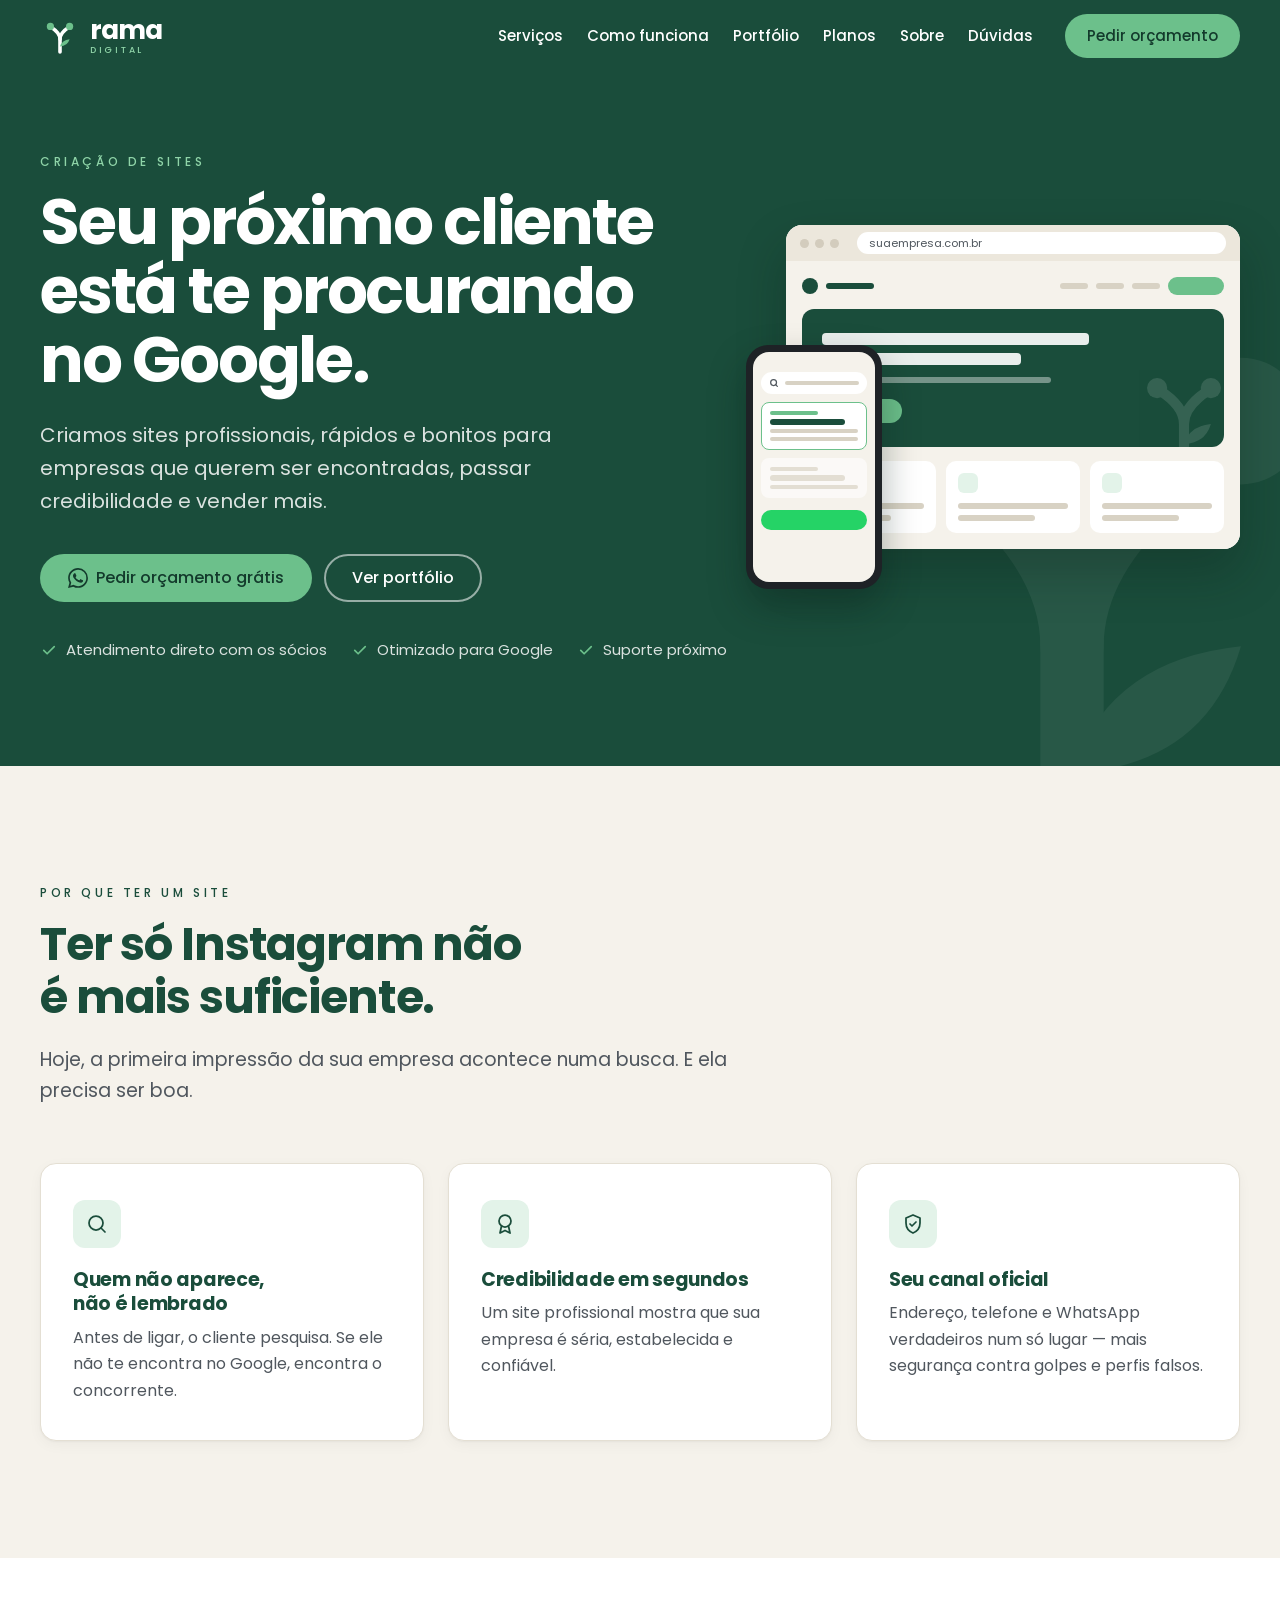
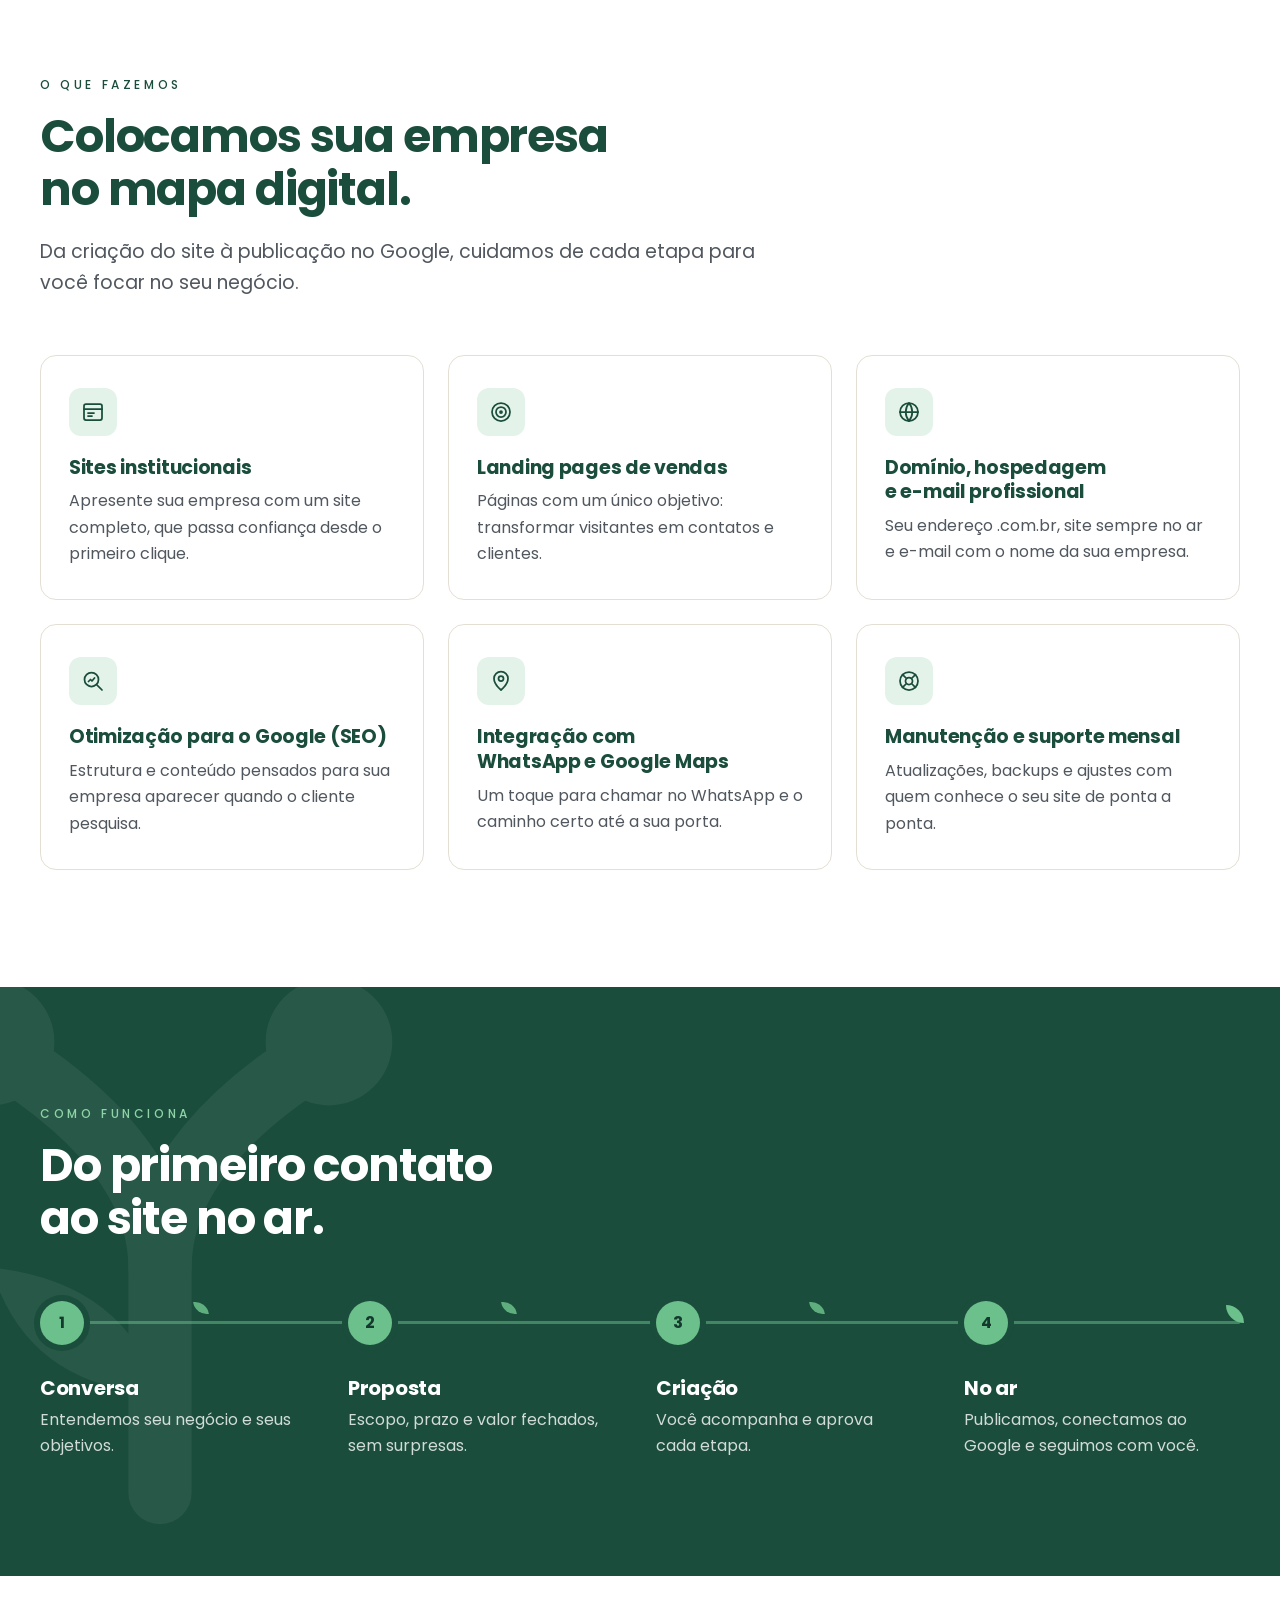
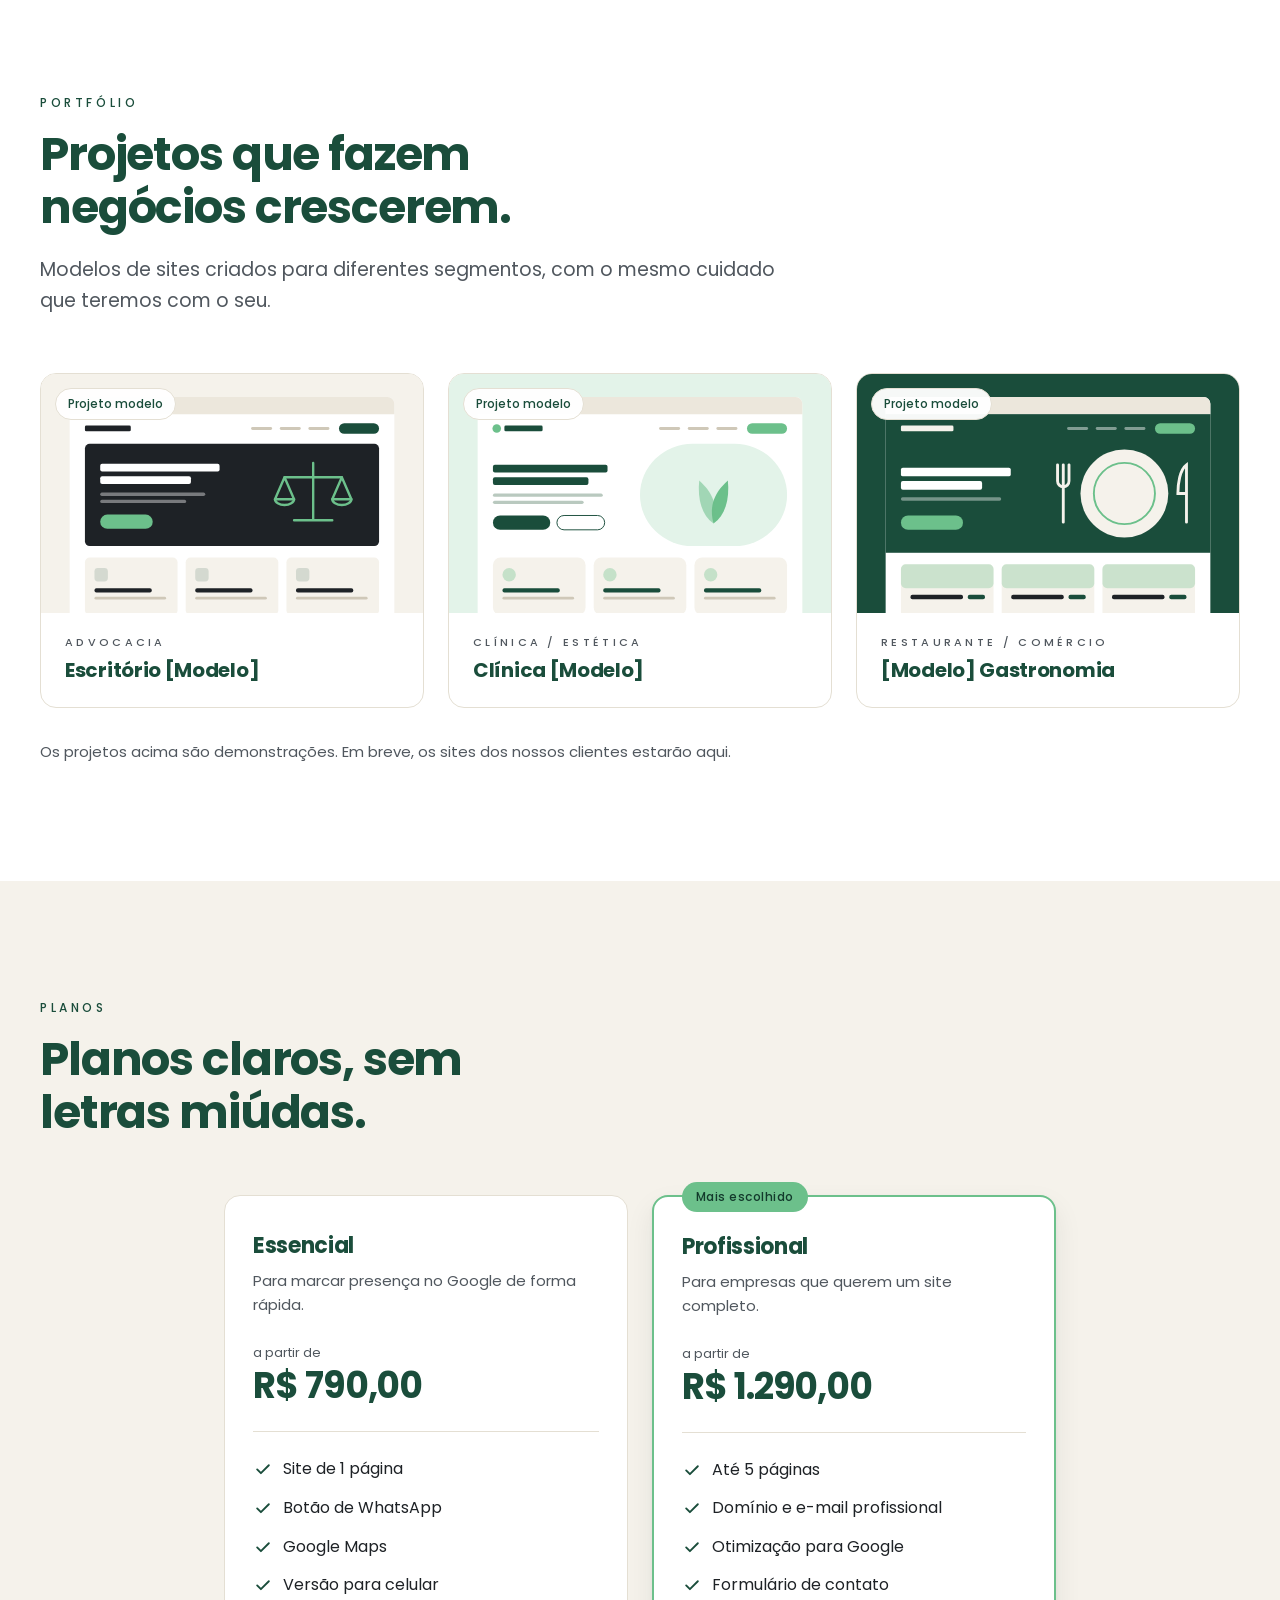
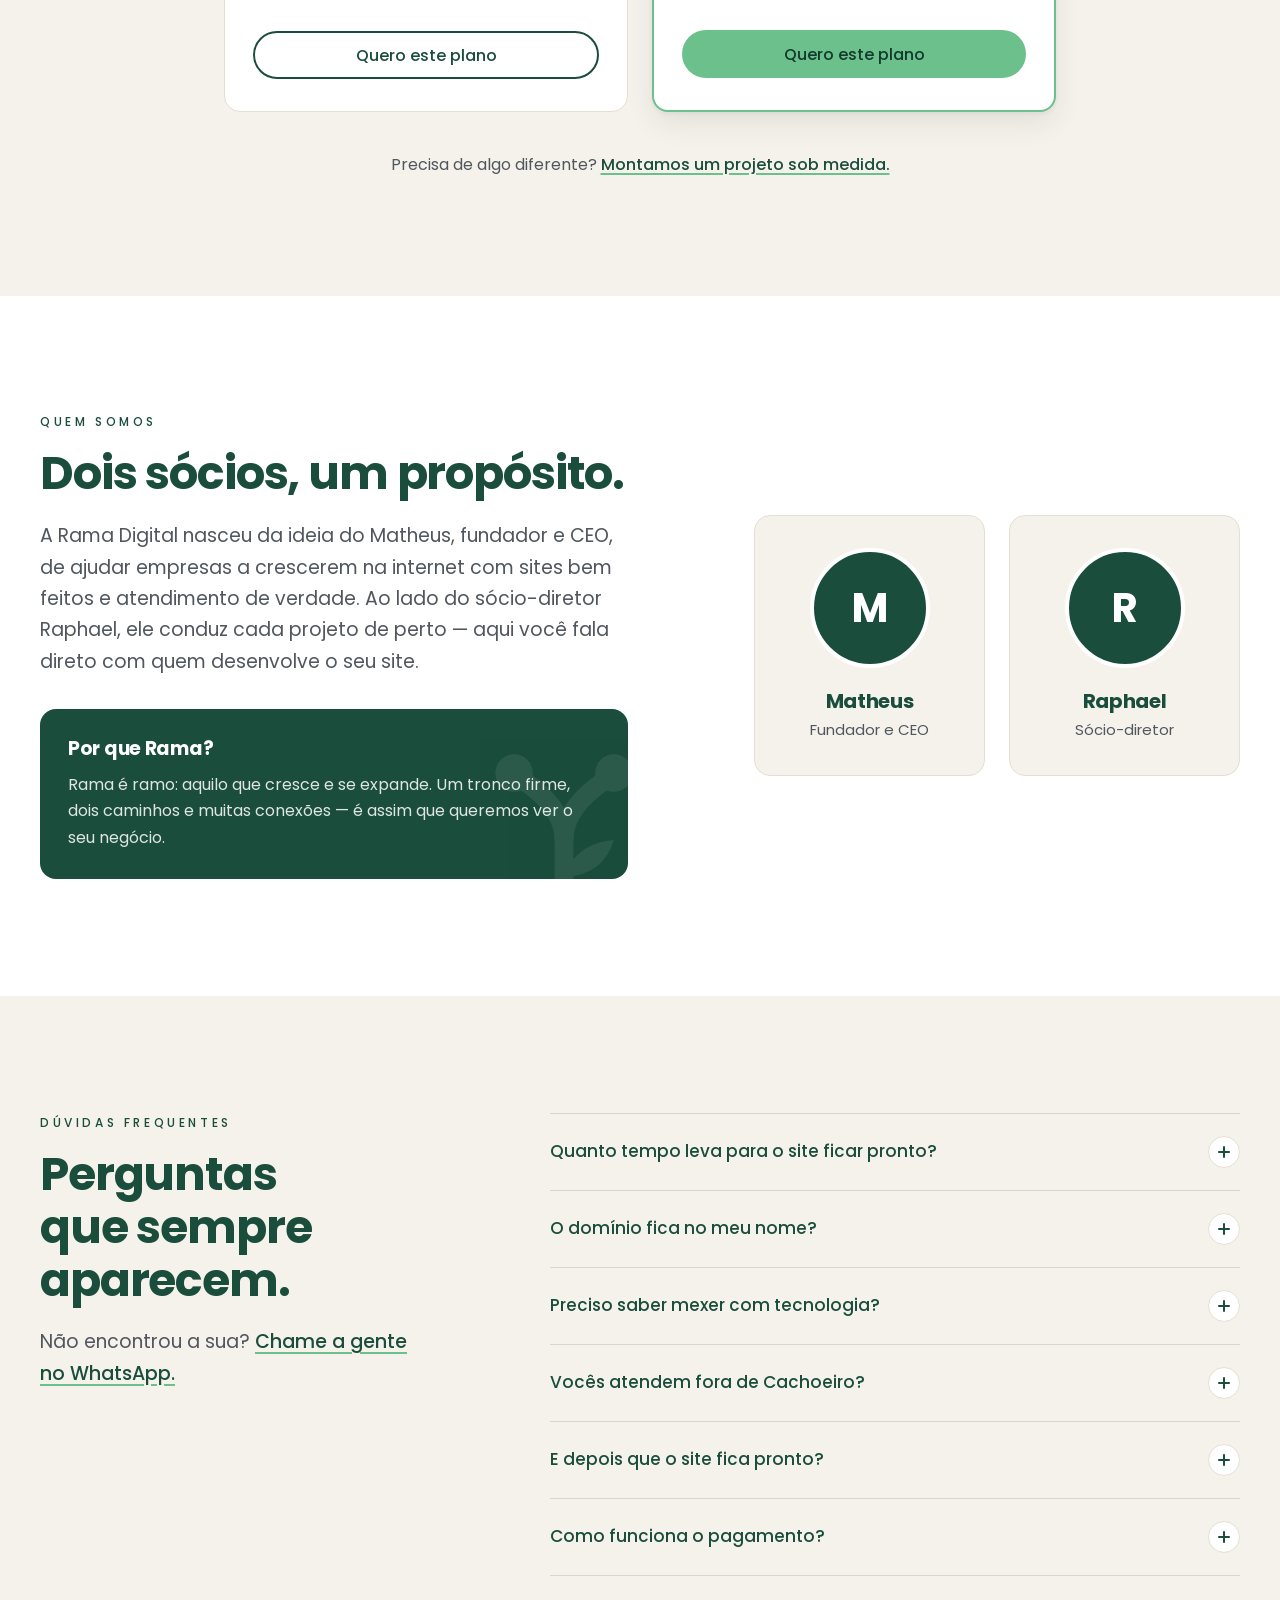
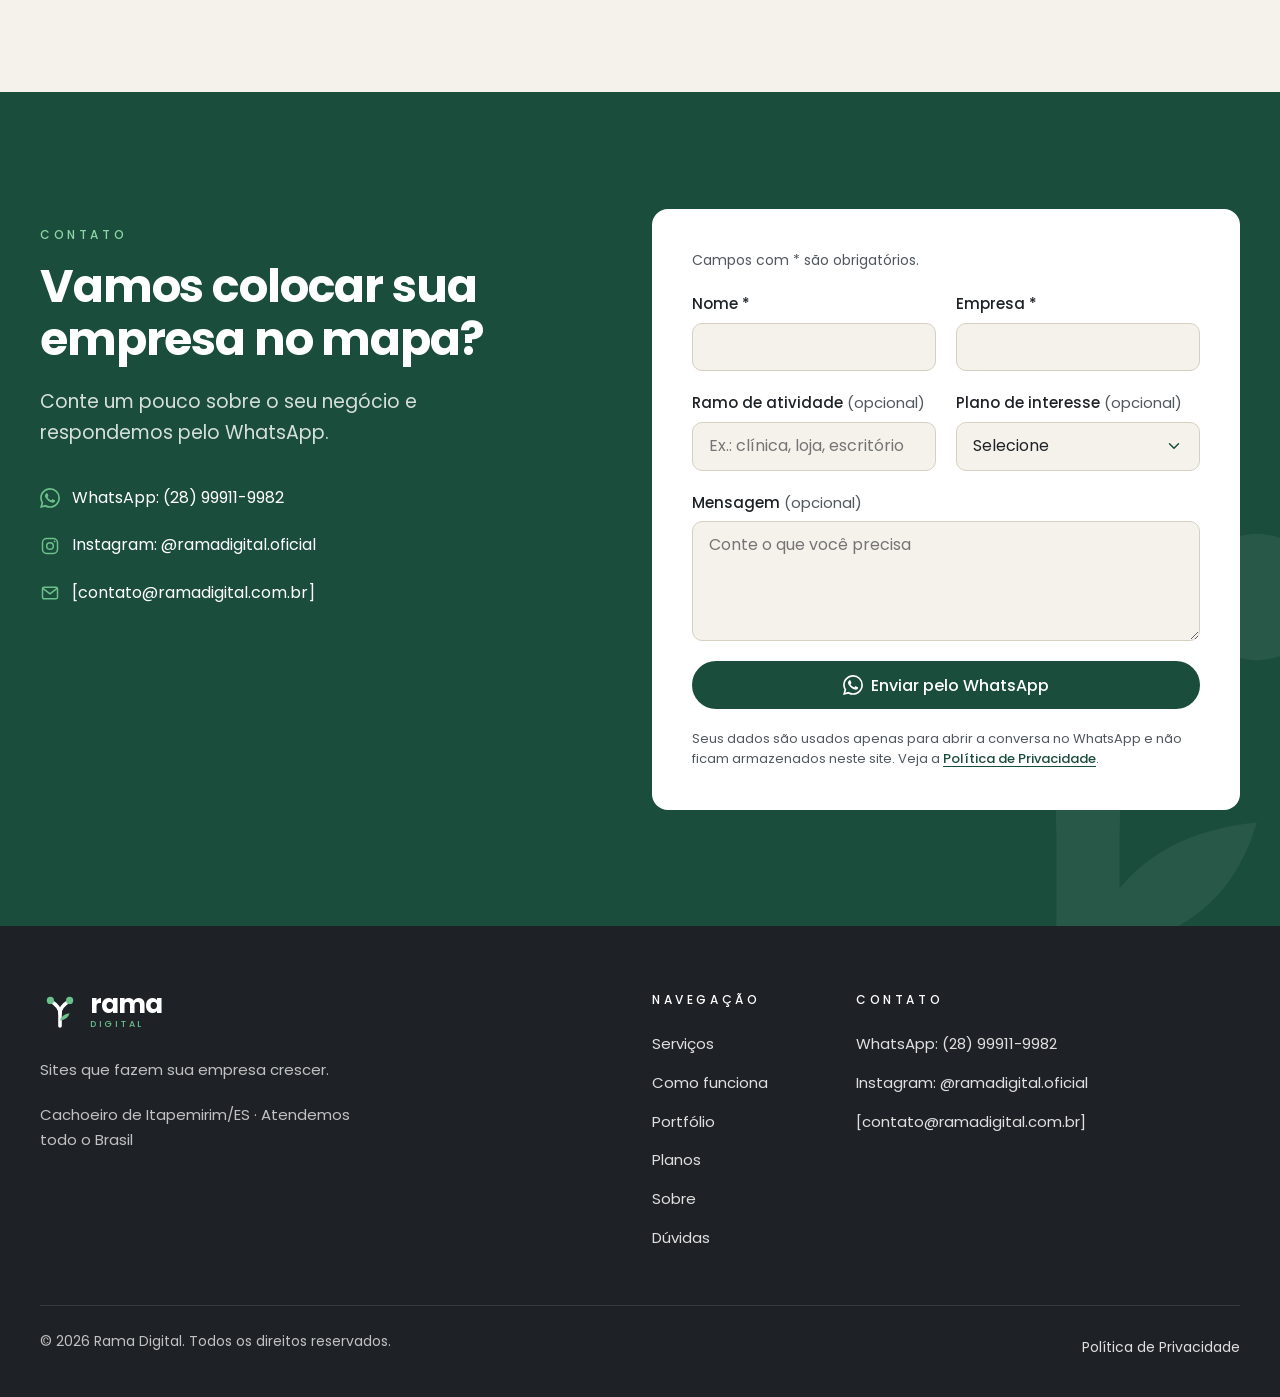
==== commit 547c1dba: "Raphael como sócio-diretor na seção Sobre Co-Authored-By: Claude Opus 5.5 <noreply@anthropic.com>" ====
--- a/index.html
+++ b/index.html
@@ -68,7 +68,7 @@
       { "@type": "Country", "name": "Brasil" }
     ],
     "founder": { "@type": "Person", "name": "Matheus", "jobTitle": "Fundador e CEO" },
-    "employee": { "@type": "Person", "name": "Raphael", "jobTitle": "Sócio" },
+    "employee": { "@type": "Person", "name": "Raphael", "jobTitle": "Sócio-diretor" },
     "sameAs": ["https://www.instagram.com/ramadigital.oficial/"]
   }
   </script>
@@ -513,7 +513,7 @@
         <div class="sobre__texto reveal">
           <p class="eyebrow">Quem somos</p>
           <h2 id="sobre-titulo">Dois sócios, um propósito.</h2>
-          <p class="lead">A Rama Digital nasceu da ideia do Matheus, fundador e CEO, de ajudar empresas a crescerem na internet com sites bem feitos e atendimento de verdade. Ao lado do sócio Raphael, ele conduz cada projeto de perto — aqui você fala direto com quem desenvolve o seu site.</p>
+          <p class="lead">A Rama Digital nasceu da ideia do Matheus, fundador e CEO, de ajudar empresas a crescerem na internet com sites bem feitos e atendimento de verdade. Ao lado do sócio-diretor Raphael, ele conduz cada projeto de perto — aqui você fala direto com quem desenvolve o seu site.</p>
 
           <div class="porque">
             <svg class="galho-bg" aria-hidden="true" focusable="false"><use href="#i-galho"/></svg>
@@ -531,9 +531,9 @@
               <p>Fundador e CEO</p>
             </li>
             <li class="socio reveal">
-              <div class="socio__foto" data-foto="raphael" data-foto-alt="Foto de Raphael, sócio da Rama Digital"><span aria-hidden="true">R</span></div>
+              <div class="socio__foto" data-foto="raphael" data-foto-alt="Foto de Raphael, sócio-diretor da Rama Digital"><span aria-hidden="true">R</span></div>
               <h3>Raphael</h3>
-              <p>Sócio</p>
+              <p>Sócio-diretor</p>
             </li>
           </ul>
         </div>
